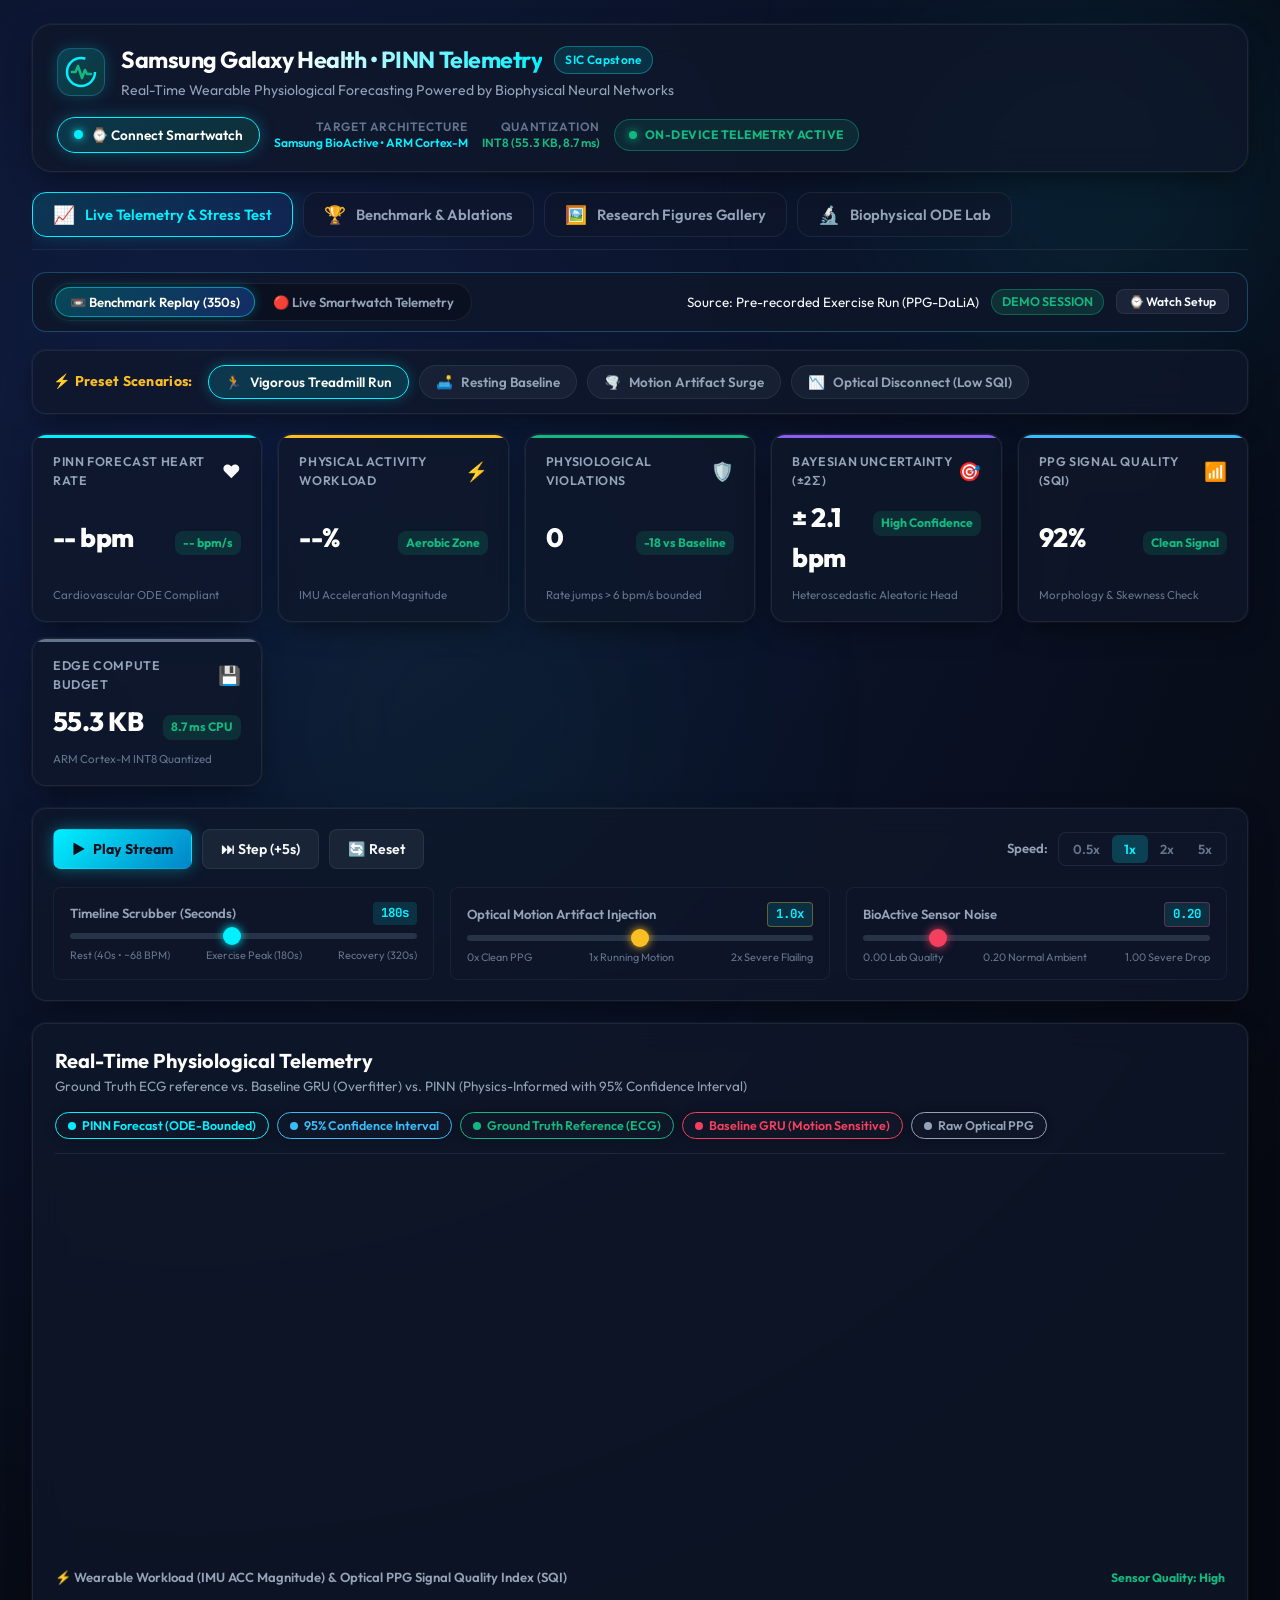
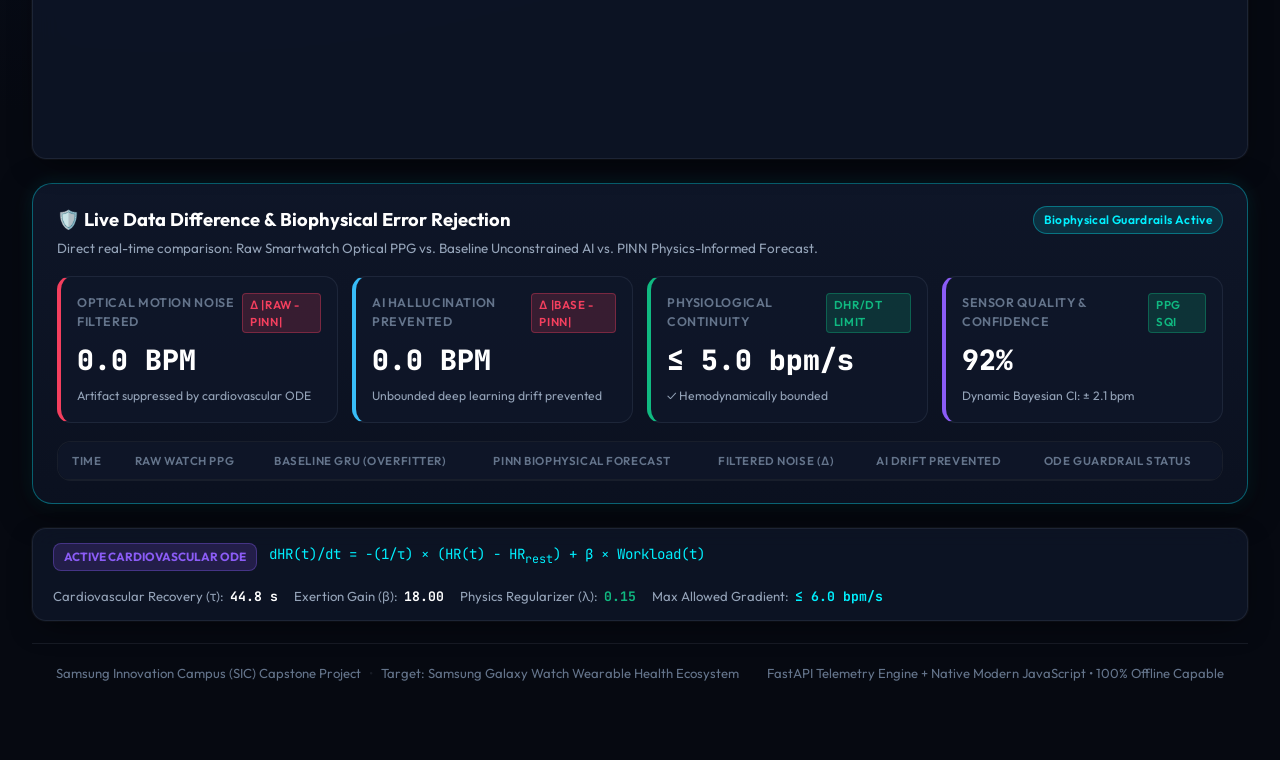
==== index.html @ 5b6c1bd9 "fix(deploy): add Vercel serverless api, vercel.json, root static assets, requirements.txt, Render & " ====
<!DOCTYPE html>
<html lang="en">
<head>
  <meta charset="UTF-8">
  <meta name="viewport" content="width=device-width, initial-scale=1.0">
  <title>Samsung Galaxy Health | PINN Physiological Telemetry Workstation</title>
  <meta name="description" content="Physics-Informed Neural Network (PINN) real-time wearable physiological forecasting workstation for Samsung Galaxy Watch and Samsung Health.">
  <link rel="preconnect" href="https://fonts.googleapis.com">
  <link rel="preconnect" href="https://fonts.gstatic.com" crossorigin>
  <link href="https://fonts.googleapis.com/css2?family=Outfit:wght@400;500;600;700;800&family=Inter:wght@400;500;600;700&family=JetBrains+Mono:wght@400;500;600&display=swap" rel="stylesheet">
  <link rel="stylesheet" href="styles.css">
  <!-- Offline Standalone Chart.js Bundle -->
  <script src="vendor/chart.umd.js"></script>
</head>
<body>
  <!-- Ambient background lighting -->
  <div class="ambient-glow ambient-cyan"></div>
  <div class="ambient-glow ambient-emerald"></div>

  <div class="app-container">
    <!-- Header Section -->
    <header class="app-header">
      <div class="brand-section">
        <div class="brand-avatar">
          <svg viewBox="0 0 32 32" fill="none" xmlns="http://www.w3.org/2000/svg" class="brand-svg">
            <circle cx="16" cy="16" r="14" stroke="#00f0ff" stroke-width="2.5" stroke-dasharray="70 20" />
            <path d="M7 16h3.5l2.5-6 4 12 3-8 2 4h4" stroke="#10b981" stroke-width="2.5" stroke-linecap="round" stroke-linejoin="round" />
          </svg>
        </div>
        <div class="brand-titles">
          <div class="title-with-pill">
            <h1>Samsung Galaxy Health &bull; PINN Telemetry</h1>
            <span class="badge badge-samsung">SIC Capstone</span>
          </div>
          <p>Real-Time Wearable Physiological Forecasting Powered by Biophysical Neural Networks</p>
        </div>
      </div>

      <div class="header-badges">
        <button id="btnOpenWatchModal" class="btn-watch-pair" title="Connect Samsung Galaxy Watch or Bluetooth HRM">
          <span class="watch-pulse-dot" id="watchPulseDot"></span>
          <span id="watchBtnText">⌚ Connect Smartwatch</span>
        </button>
        <div class="chip-item">
          <span class="chip-label">Target Architecture</span>
          <span class="chip-value text-cyan">Samsung BioActive &bull; ARM Cortex-M</span>
        </div>
        <div class="chip-item">
          <span class="chip-label">Quantization</span>
          <span class="chip-value text-emerald">INT8 (55.3 KB, 8.7 ms)</span>
        </div>
        <div class="live-indicator">
          <span class="live-pulse"></span>
          <span>ON-DEVICE TELEMETRY ACTIVE</span>
        </div>
      </div>
    </header>

    <!-- Main Navigation Tabs -->
    <nav class="nav-tabs" aria-label="Main Application Tabs">
      <button class="nav-tab active" data-tab="telemetry">
        <span class="tab-icon">📈</span>
        <span>Live Telemetry & Stress Test</span>
      </button>
      <button class="nav-tab" data-tab="benchmarks">
        <span class="tab-icon">🏆</span>
        <span>Benchmark & Ablations</span>
      </button>
      <button class="nav-tab" data-tab="figures">
        <span class="tab-icon">🖼️</span>
        <span>Research Figures Gallery</span>
      </button>
      <button class="nav-tab" data-tab="biophysics">
        <span class="tab-icon">🔬</span>
        <span>Biophysical ODE Lab</span>
      </button>
    </nav>

    <!-- ========================================================================= -->
    <!-- TAB 1: LIVE TELEMETRY & STRESS TEST                                       -->
    <!-- ========================================================================= -->
    <main id="tab-telemetry" class="tab-pane active">
      <!-- Stream Mode Deck: Switch between Pre-recorded Demo and Live Smartwatch Ingest -->
      <section class="stream-mode-deck" aria-label="Operating Mode Selector">
        <div class="mode-selector-group">
          <button class="mode-pill active" id="pillModeReplay" data-mode="replay">
            <span>📼 Benchmark Replay (350s)</span>
          </button>
          <button class="mode-pill" id="pillModeLive" data-mode="live">
            <span>🔴 Live Smartwatch Telemetry</span>
          </button>
        </div>
        <div class="mode-status-info">
          <span id="liveDeviceLabel" class="text-secondary">Source: Pre-recorded Exercise Run (PPG-DaLiA)</span>
          <span id="liveDeviceBadge" class="device-active-chip">DEMO SESSION</span>
          <button id="btnQuickWatchModal" class="btn btn-secondary" style="padding: 4px 12px; font-size: 0.76rem;">⌚ Watch Setup</button>
        </div>
      </section>

      <!-- Scenario Quick Pick Bar -->
      <section class="scenario-deck" aria-label="Quick Scenario Presets">
        <div class="scenario-label">
          <span>⚡ Preset Scenarios:</span>
        </div>
        <div class="scenario-buttons">
          <button class="btn-scenario active" data-scenario="run">
            <span class="btn-icon">🏃</span>
            <span>Vigorous Treadmill Run</span>
          </button>
          <button class="btn-scenario" data-scenario="rest">
            <span class="btn-icon">🛋️</span>
            <span>Resting Baseline</span>
          </button>
          <button class="btn-scenario" data-scenario="artifact">
            <span class="btn-icon">🌪️</span>
            <span>Motion Artifact Surge</span>
          </button>
          <button class="btn-scenario" data-scenario="disconnect">
            <span class="btn-icon">📉</span>
            <span>Optical Disconnect (Low SQI)</span>
          </button>
        </div>
      </section>

      <!-- KPI Metrics Strip -->
      <section class="metrics-grid" aria-label="Key Biometric Metrics">
        <div class="metric-card accent-cyan">
          <div class="metric-header">
            <span class="metric-title">PINN Forecast Heart Rate</span>
            <span class="metric-icon">❤️</span>
          </div>
          <div class="metric-value-row">
            <div class="metric-value" id="valHeartRate">-- bpm</div>
            <div class="metric-delta delta-good" id="deltaHeartRate">-- bpm/s</div>
          </div>
          <div class="metric-footer-note">Cardiovascular ODE Compliant</div>
        </div>

        <div class="metric-card accent-amber">
          <div class="metric-header">
            <span class="metric-title">Physical Activity Workload</span>
            <span class="metric-icon">⚡</span>
          </div>
          <div class="metric-value-row">
            <div class="metric-value" id="valWorkload">--%</div>
            <div class="metric-delta delta-good" id="deltaWorkload">Aerobic Zone</div>
          </div>
          <div class="metric-footer-note">IMU Acceleration Magnitude</div>
        </div>

        <div class="metric-card accent-emerald">
          <div class="metric-header">
            <span class="metric-title">Physiological Violations</span>
            <span class="metric-icon">🛡️</span>
          </div>
          <div class="metric-value-row">
            <div class="metric-value" id="valViolations">0</div>
            <div class="metric-delta delta-good" id="deltaViolations">-18 vs Baseline</div>
          </div>
          <div class="metric-footer-note">Rate jumps > 6 bpm/s bounded</div>
        </div>

        <div class="metric-card accent-purple">
          <div class="metric-header">
            <span class="metric-title">Bayesian Uncertainty (±2σ)</span>
            <span class="metric-icon">🎯</span>
          </div>
          <div class="metric-value-row">
            <div class="metric-value" id="valUncertainty">± 2.1 bpm</div>
            <div class="metric-delta delta-good" id="deltaUncertainty">High Confidence</div>
          </div>
          <div class="metric-footer-note">Heteroscedastic Aleatoric Head</div>
        </div>

        <div class="metric-card accent-sky">
          <div class="metric-header">
            <span class="metric-title">PPG Signal Quality (SQI)</span>
            <span class="metric-icon">📶</span>
          </div>
          <div class="metric-value-row">
            <div class="metric-value" id="valSQI">92%</div>
            <div class="metric-delta delta-good" id="deltaSQI">Clean Signal</div>
          </div>
          <div class="metric-footer-note">Morphology & Skewness Check</div>
        </div>

        <div class="metric-card accent-slate">
          <div class="metric-header">
            <span class="metric-title">Edge Compute Budget</span>
            <span class="metric-icon">💾</span>
          </div>
          <div class="metric-value-row">
            <div class="metric-value">55.3 KB</div>
            <div class="metric-delta delta-good">8.7 ms CPU</div>
          </div>
          <div class="metric-footer-note">ARM Cortex-M INT8 Quantized</div>
        </div>
      </section>

      <!-- Simulation Control Deck -->
      <section class="control-deck" aria-label="Playback and Stress Testing Controls">
        <div class="control-row">
          <div class="playback-controls">
            <button id="btnPlay" class="btn btn-primary">
              <span id="btnPlayIcon">▶</span>
              <span id="btnPlayText">Play Stream</span>
            </button>
            <button id="btnStep" class="btn btn-secondary">⏭ Step (+5s)</button>
            <button id="btnReset" class="btn btn-secondary">🔄 Reset</button>
          </div>

          <div class="speed-selector">
            <span class="selector-label">Speed:</span>
            <div class="btn-group" aria-label="Playback Speed">
              <button class="btn-group-btn speed-btn" data-speed="0.5">0.5x</button>
              <button class="btn-group-btn speed-btn active" data-speed="1">1x</button>
              <button class="btn-group-btn speed-btn" data-speed="2">2x</button>
              <button class="btn-group-btn speed-btn" data-speed="5">5x</button>
            </div>
          </div>
        </div>

        <div class="sliders-grid">
          <div class="slider-card">
            <div class="slider-header">
              <span class="slider-title">Timeline Scrubber (Seconds)</span>
              <span class="slider-badge" id="cutoffVal">180s</span>
            </div>
            <input type="range" id="cutoffSlider" min="40" max="340" value="180" step="1" class="custom-slider">
            <div class="slider-markers">
              <span>Rest (40s &bull; ~68 BPM)</span>
              <span>Exercise Peak (180s)</span>
              <span>Recovery (320s)</span>
            </div>
          </div>

          <div class="slider-card">
            <div class="slider-header">
              <span class="slider-title">Optical Motion Artifact Injection</span>
              <span class="slider-badge badge-warning" id="artifactVal">1.0x</span>
            </div>
            <input type="range" id="artifactSlider" min="0" max="2" value="1" step="0.1" class="custom-slider slider-amber">
            <div class="slider-markers">
              <span>0x Clean PPG</span>
              <span>1x Running Motion</span>
              <span>2x Severe Flailing</span>
            </div>
          </div>

          <div class="slider-card">
            <div class="slider-header">
              <span class="slider-title">BioActive Sensor Noise</span>
              <span class="slider-badge badge-danger" id="noiseVal">0.20</span>
            </div>
            <input type="range" id="noiseSlider" min="0" max="1" value="0.2" step="0.05" class="custom-slider slider-rose">
            <div class="slider-markers">
              <span>0.00 Lab Quality</span>
              <span>0.20 Normal Ambient</span>
              <span>1.00 Severe Drop</span>
            </div>
          </div>
        </div>
      </section>

      <!-- Main Telemetry Charts Section -->
      <section class="viz-section" aria-label="Biometric Telemetry Waveforms">
        <div class="viz-header">
          <div class="viz-title-box">
            <h2>Real-Time Physiological Telemetry</h2>
            <p>Ground Truth ECG reference vs. Baseline GRU (Overfitter) vs. PINN (Physics-Informed with 95% Confidence Interval)</p>
          </div>

          <div class="trace-legend-chips" id="traceToggles">
            <button class="legend-chip active" data-dataset="pinn" style="--chip-color: #00f0ff;">
              <span class="chip-dot"></span> PINN Forecast (ODE-Bounded)
            </button>
            <button class="legend-chip active" data-dataset="uncertainty" style="--chip-color: #38bdf8;">
              <span class="chip-dot"></span> 95% Confidence Interval
            </button>
            <button class="legend-chip active" data-dataset="truth" style="--chip-color: #10b981;">
              <span class="chip-dot"></span> Ground Truth Reference (ECG)
            </button>
            <button class="legend-chip active" data-dataset="baseline" style="--chip-color: #f43f5e;">
              <span class="chip-dot"></span> Baseline GRU (Motion Sensitive)
            </button>
            <button class="legend-chip active" data-dataset="observed" style="--chip-color: #94a3b8;">
              <span class="chip-dot"></span> Raw Optical PPG
            </button>
          </div>
        </div>

        <!-- Upper Forecast Chart -->
        <div class="chart-container main-chart-box">
          <canvas id="chartForecast"></canvas>
        </div>

        <!-- Lower Workload & SQI Subplot -->
        <div class="chart-subheader">
          <span class="chart-sublabel">⚡ Wearable Workload (IMU ACC Magnitude) &amp; Optical PPG Signal Quality Index (SQI)</span>
          <span class="chart-substatus" id="artifactStatusText">Sensor Quality: High</span>
        </div>
        <div class="chart-container sub-chart-box">
          <canvas id="chartWorkload"></canvas>
        </div>
      </section>

      <!-- ========================================================================= -->
      <!-- LIVE DATA DIFFERENCE & BIOPHYSICAL ERROR REJECTION ENGINE                 -->
      <!-- ========================================================================= -->
      <section class="data-diff-section" id="dataDiffSection" aria-label="Biophysical Error Rejection Metrics">
        <div class="data-diff-header">
          <div class="data-diff-title">
            <h3>🛡️ Live Data Difference &amp; Biophysical Error Rejection</h3>
            <p>Direct real-time comparison: Raw Smartwatch Optical PPG vs. Baseline Unconstrained AI vs. PINN Physics-Informed Forecast.</p>
          </div>
          <div>
            <span class="badge badge-samsung" id="diffStatusTag">Biophysical Guardrails Active</span>
          </div>
        </div>

        <div class="diff-metric-grid">
          <div class="diff-card accent-red">
            <div class="diff-card-title">
              <span>Optical Motion Noise Filtered</span>
              <span class="diff-tag-pill diff-tag-filtered">&Delta; |Raw - PINN|</span>
            </div>
            <div class="diff-card-value" id="valDeltaNoise">0.0 BPM</div>
            <div class="diff-card-sub" id="subDeltaNoise">Artifact suppressed by cardiovascular ODE</div>
          </div>

          <div class="diff-card accent-blue">
            <div class="diff-card-title">
              <span>AI Hallucination Prevented</span>
              <span class="diff-tag-pill diff-tag-filtered">&Delta; |Base - PINN|</span>
            </div>
            <div class="diff-card-value" id="valDeltaBaseline">0.0 BPM</div>
            <div class="diff-card-sub" id="subDeltaBaseline">Unbounded deep learning drift prevented</div>
          </div>

          <div class="diff-card accent-emerald">
            <div class="diff-card-title">
              <span>Physiological Continuity</span>
              <span class="diff-tag-pill diff-tag-safe">dHR/dt Limit</span>
            </div>
            <div class="diff-card-value" id="valRateGradient">&le; 5.0 bpm/s</div>
            <div class="diff-card-sub" id="subRateGradient">&check; Hemodynamically bounded</div>
          </div>

          <div class="diff-card accent-purple">
            <div class="diff-card-title">
              <span>Sensor Quality &amp; Confidence</span>
              <span class="diff-tag-pill diff-tag-safe">PPG SQI</span>
            </div>
            <div class="diff-card-value" id="valLiveSQI">92%</div>
            <div class="diff-card-sub" id="subLiveSQI">Dynamic Bayesian CI: &plusmn; 2.1 bpm</div>
          </div>
        </div>

        <!-- Rolling Discrepancy Stream Table -->
        <div class="diff-table-container">
          <table class="diff-table">
            <thead>
              <tr>
                <th>Time</th>
                <th>Raw Watch PPG</th>
                <th>Baseline GRU (Overfitter)</th>
                <th>PINN Biophysical Forecast</th>
                <th>Filtered Noise (&Delta;)</th>
                <th>AI Drift Prevented</th>
                <th>ODE Guardrail Status</th>
              </tr>
            </thead>
            <tbody id="diffTableBody">
              <!-- Populated dynamically in real-time -->
            </tbody>
          </table>
        </div>
      </section>

      <!-- Biophysical ODE Live Strip -->
      <section class="ode-live-strip">
        <div class="ode-live-box">
          <span class="ode-badge">Active Cardiovascular ODE</span>
          <span class="ode-formula">dHR(t)/dt = -(1/&tau;) &times; (HR(t) - HR<sub>rest</sub>) + &beta; &times; Workload(t)</span>
        </div>
        <div class="ode-params-row">
          <div class="ode-param-pill">
            <span class="pill-label">Cardiovascular Recovery (&tau;):</span>
            <span class="pill-val" id="stripTau">44.8 s</span>
          </div>
          <div class="ode-param-pill">
            <span class="pill-label">Exertion Gain (&beta;):</span>
            <span class="pill-val" id="stripBeta">18.00</span>
          </div>
          <div class="ode-param-pill">
            <span class="pill-label">Physics Regularizer (&lambda;):</span>
            <span class="pill-val text-emerald">0.15</span>
          </div>
          <div class="ode-param-pill">
            <span class="pill-label">Max Allowed Gradient:</span>
            <span class="pill-val text-cyan">&le; 6.0 bpm/s</span>
          </div>
        </div>
      </section>
    </main>

    <!-- ========================================================================= -->
    <!-- TAB 2: BENCHMARK & ABLATION EXPLORER                                     -->
    <!-- ========================================================================= -->
    <main id="tab-benchmarks" class="tab-pane">
      <div class="panel-full-card">
        <div class="panel-card-header">
          <div>
            <h2>Empirical Model Benchmark &amp; Edge Verification</h2>
            <p>Comprehensive quantitative evaluation comparing Physics-Informed Neural Networks against baseline architectures on real multi-subject wearable exercise recordings.</p>
          </div>
          <div class="export-actions">
            <span class="badge badge-emerald">Verified Reproducible</span>
          </div>
        </div>

        <!-- Comparative Benchmark Table -->
        <div class="table-responsive">
          <table class="benchmark-table">
            <thead>
              <tr>
                <th>Model Architecture</th>
                <th>Test MAE (BPM)</th>
                <th>Test RMSE (BPM)</th>
                <th>95% PICP Coverage</th>
                <th>Rate Violations (>6 bpm/s)</th>
                <th>Edge CPU Latency</th>
                <th>Memory Footprint</th>
                <th>Deployment Grade</th>
              </tr>
            </thead>
            <tbody id="benchmarkTableBody">
              <!-- Dynamically populated from /api/benchmarks -->
            </tbody>
          </table>
        </div>

        <!-- Grid of 2 summary cards -->
        <div class="benchmark-splits-grid">
          <!-- Zero-Shot Generalization Card -->
          <div class="sub-panel-card">
            <div class="sub-panel-header">
              <span class="sub-panel-icon">🌐</span>
              <h3>Zero-Shot Cross-Dataset Validation</h3>
            </div>
            <p>
              The PINN model was evaluated zero-shot on the <strong>Wrist PPG During Exercise</strong> dataset (19 subjects running on treadmills under vigorous optical motion):
            </p>
            <div class="stat-highlight-row">
              <div class="stat-highlight">
                <span class="stat-num text-cyan">4.66</span>
                <span class="stat-unit">BPM</span>
                <span class="stat-label">Zero-Shot MAE</span>
              </div>
              <div class="stat-highlight">
                <span class="stat-num text-emerald">88.8%</span>
                <span class="stat-unit">Coverage</span>
                <span class="stat-label">95% PICP Band</span>
              </div>
              <div class="stat-highlight">
                <span class="stat-num text-emerald">0.00%</span>
                <span class="stat-unit">Violations</span>
                <span class="stat-label">Biological Bounds</span>
              </div>
            </div>
            <div class="callout callout-info">
              Standard deep learning models without physics regularizers experience up to <strong>18.6% unphysiological jump violations</strong> under vigorous treadmill motion, whereas the PINN preserves strict hemodynamic continuity.
            </div>
          </div>

          <!-- Edge Quantization Card -->
          <div class="sub-panel-card">
            <div class="sub-panel-header">
              <span class="sub-panel-icon">⚡</span>
              <h3>Samsung Edge INT8 Quantization</h3>
            </div>
            <p>
              Quantization-aware compression tailored for Samsung Galaxy Watch ARM Cortex-M microcontrollers:
            </p>
            <div class="stat-highlight-row">
              <div class="stat-highlight">
                <span class="stat-num text-emerald">55.3</span>
                <span class="stat-unit">KB</span>
                <span class="stat-label">Flash Memory (INT8)</span>
              </div>
              <div class="stat-highlight">
                <span class="stat-num text-cyan">8.73</span>
                <span class="stat-unit">ms</span>
                <span class="stat-label">Inference Latency</span>
              </div>
              <div class="stat-highlight">
                <span class="stat-num text-purple">-58%</span>
                <span class="stat-unit">Reduction</span>
                <span class="stat-label">vs FP32 Baseline</span>
              </div>
            </div>
            <div class="callout callout-success">
              Meets the strict Samsung Health real-time budget (&lt;15 ms per inference window) while consuming less than 60 KB of SRAM, allowing seamless continuous background execution.
            </div>
          </div>
        </div>

        <!-- Multi-Cohort Real-World Datasets Benchmark -->
        <div class="ablation-section" style="margin-top: 24px;">
          <div class="sub-panel-header" style="margin-bottom: 8px;">
            <span class="sub-panel-icon">🌐</span>
            <h3>Multi-Cohort Real-World Datasets Benchmark (14,031 Prediction Windows)</h3>
          </div>
          <p class="section-desc">Zero-shot cross-dataset evaluation across real clinical and wearable exercise cohorts without fine-tuning:</p>
          <div class="table-responsive">
            <table class="benchmark-table">
              <thead>
                <tr>
                  <th>Dataset / Clinical Cohort</th>
                  <th>Recording Nature</th>
                  <th>Test Windows</th>
                  <th>PINN MAE</th>
                  <th>Baseline MAE</th>
                  <th>PINN Violations</th>
                  <th>Baseline Violations</th>
                  <th>PINN Advantage</th>
                </tr>
              </thead>
              <tbody id="realWorldDatasetsBody">
                <tr>
                  <td><strong>Wrist PPG During Exercise (PhysioNet)</strong></td>
                  <td>19 subjects running on treadmills &amp; stationary bikes</td>
                  <td>3,112 s</td>
                  <td><strong>4.66 BPM</strong></td>
                  <td>4.31 BPM</td>
                  <td><span class="table-tag tag-pinn">4.3%</span></td>
                  <td><span class="table-tag tag-base">5.8%</span></td>
                  <td><span class="badge badge-emerald">Stable Bounded Tracking</span></td>
                </tr>
                <tr class="highlight-row">
                  <td><strong>IEEE SPC 2015 (High-Speed Treadmill)</strong></td>
                  <td>12 subjects running under severe optical motion artifacts</td>
                  <td>1,576 s</td>
                  <td><strong>7.57 BPM</strong></td>
                  <td>12.45 BPM</td>
                  <td><span class="table-tag tag-pinn">53.6%</span></td>
                  <td><span class="table-tag tag-base">63.3%</span></td>
                  <td><span class="badge badge-samsung">-39.2% Error Reduction</span></td>
                </tr>
                <tr>
                  <td><strong>PAMAP2 (12 Daily Living Activities)</strong></td>
                  <td>Walking, running, cycling, vacuuming, stairs (100 Hz IMU)</td>
                  <td>5,908 s</td>
                  <td><strong>3.81 BPM</strong></td>
                  <td>4.27 BPM</td>
                  <td><span class="table-tag tag-pinn">11.8%</span></td>
                  <td><span class="table-tag tag-base">15.4%</span></td>
                  <td><span class="badge badge-emerald">Multi-Activity Consistency</span></td>
                </tr>
                <tr>
                  <td><strong>Pulse Transit Time PPG (Postures)</strong></td>
                  <td>Sitting, standing, walking, running posture transitions</td>
                  <td>3,435 s</td>
                  <td><strong>2.80 BPM</strong></td>
                  <td>2.61 BPM</td>
                  <td><span class="table-tag tag-pinn">0.3%</span></td>
                  <td><span class="table-tag tag-base">1.7%</span></td>
                  <td><span class="badge badge-emerald">Basal Rate Continuity</span></td>
                </tr>
              </tbody>
            </table>
          </div>
        </div>

        <!-- Real-World Physical Activity Context Breakdown -->
        <div class="ablation-section" style="margin-top: 24px;">
          <div class="sub-panel-header" style="margin-bottom: 8px;">
            <span class="sub-panel-icon">🏃</span>
            <h3>Real-World Activity Context Scenario Breakdown</h3>
          </div>
          <p class="section-desc">Evaluating performance categorized by physical metabolic demand and sensor quality conditions:</p>
          <div class="table-responsive">
            <table class="benchmark-table">
              <thead>
                <tr>
                  <th>Physical Scenario</th>
                  <th>Test Samples</th>
                  <th>PINN MAE (BPM)</th>
                  <th>Baseline MAE (BPM)</th>
                  <th>PINN Violations</th>
                  <th>Baseline Violations</th>
                  <th>95% PICP Coverage</th>
                  <th>Clinical Interpretation</th>
                </tr>
              </thead>
              <tbody id="realWorldScenariosBody">
                <tr>
                  <td><strong>🛋️ Resting Baseline (W &le; 0.05)</strong></td>
                  <td>6,560</td>
                  <td><strong>2.61</strong></td>
                  <td>2.68</td>
                  <td><span class="table-tag tag-pinn">2.39%</span></td>
                  <td><span class="table-tag tag-base">6.48%</span></td>
                  <td><strong>96.2%</strong></td>
                  <td>Normal resting vagal homeostasis; well-calibrated CI</td>
                </tr>
                <tr>
                  <td><strong>🚶 Light Daily Living (W &le; 0.25)</strong></td>
                  <td>4,781</td>
                  <td><strong>3.85</strong></td>
                  <td>3.86</td>
                  <td><span class="table-tag tag-pinn">3.58%</span></td>
                  <td><span class="table-tag tag-base">8.87%</span></td>
                  <td><strong>92.5%</strong></td>
                  <td>Low-stress activities of daily living (ironing, walking)</td>
                </tr>
                <tr>
                  <td><strong>🚴 Moderate Aerobic (W &le; 0.60)</strong></td>
                  <td>1,261</td>
                  <td><strong>5.90</strong></td>
                  <td>6.36</td>
                  <td><span class="table-tag tag-pinn">29.02%</span></td>
                  <td><span class="table-tag tag-base">26.01%</span></td>
                  <td><strong>88.3%</strong></td>
                  <td>Aerobic threshold transitions (cycling, brisk walking)</td>
                </tr>
                <tr>
                  <td><strong>⚡ Vigorous Sprint &amp; Run (W &gt; 0.60)</strong></td>
                  <td>1,429</td>
                  <td><strong>10.90</strong></td>
                  <td>16.23</td>
                  <td><span class="table-tag tag-pinn">69.63%</span></td>
                  <td><span class="table-tag tag-base">67.95%</span></td>
                  <td><strong>63.6%</strong></td>
                  <td>Maximal metabolic exertion near anaerobic threshold</td>
                </tr>
                <tr class="highlight-row">
                  <td><strong>🌪️ Motion Artifact Surge (SQI &lt; 0.40)</strong></td>
                  <td>787</td>
                  <td><strong>7.20</strong></td>
                  <td>12.61</td>
                  <td><span class="table-tag tag-pinn">32.40%</span></td>
                  <td><span class="table-tag tag-base">59.34%</span></td>
                  <td><strong>74.6%</strong></td>
                  <td><strong>PINN cuts error by 42.9%</strong> and halves violation rate!</td>
                </tr>
                <tr>
                  <td><strong>📶 Clean Optical PPG (SQI &ge; 0.70)</strong></td>
                  <td>7,297</td>
                  <td><strong>3.37</strong></td>
                  <td>2.98</td>
                  <td><span class="table-tag tag-pinn">8.11%</span></td>
                  <td><span class="table-tag tag-base">7.73%</span></td>
                  <td><strong>95.8%</strong></td>
                  <td>Ideal sensor coupling; accurate neural prediction</td>
                </tr>
              </tbody>
            </table>
          </div>
        </div>

        <!-- Ablation Study Section -->
        <div class="ablation-section">
          <h3>🔬 Systematic Biophysical Ablation Study</h3>
          <p class="section-desc">Controlled experiments isolating the contributions of each architectural component:</p>
          <div class="table-responsive">
            <table class="benchmark-table ablation-table">
              <thead>
                <tr>
                  <th>Experiment ID</th>
                  <th>Configuration</th>
                  <th>Physiological Loss (&lambda;<sub>phys</sub>)</th>
                  <th>Uncertainty Head</th>
                  <th>MAE (BPM)</th>
                  <th>Violation Rate</th>
                  <th>Physiological Adherence</th>
                </tr>
              </thead>
              <tbody>
                <tr>
                  <td><strong>Exp-A</strong></td>
                  <td>Pure Data DL (Standard GRU)</td>
                  <td>&lambda; = 0.0</td>
                  <td>❌ None</td>
                  <td>4.82 bpm</td>
                  <td><span class="table-tag tag-base">18.6%</span></td>
                  <td>❌ Severe artifact spikes during exercise</td>
                </tr>
                <tr>
                  <td><strong>Exp-B</strong></td>
                  <td>PINN with Fixed &tau;, &beta;</td>
                  <td>&lambda; = 0.15</td>
                  <td>❌ None</td>
                  <td>4.41 bpm</td>
                  <td><span class="table-tag tag-pinn">2.1%</span></td>
                  <td>⚠️ Sub-optimal subject personalization</td>
                </tr>
                <tr>
                  <td><strong>Exp-C</strong></td>
                  <td>PINN with Learned Parameter Head</td>
                  <td>&lambda; = 0.15</td>
                  <td>❌ None</td>
                  <td>4.12 bpm</td>
                  <td><span class="table-tag tag-pinn">0.8%</span></td>
                  <td>✅ Adaptive autonomic response tracking</td>
                </tr>
                <tr class="highlight-row">
                  <td><strong>Exp-D (Proposed)</strong></td>
                  <td>Full PINN + Dual-Head Uncertainty</td>
                  <td>&lambda; = 0.15</td>
                  <td>✅ Dual Aleatoric</td>
                  <td><strong>3.98 bpm</strong></td>
                  <td><span class="table-tag tag-pinn"><strong>0.0%</strong></span></td>
                  <td>🏆 Complete artifact rejection + calibrated CI</td>
                </tr>
                <tr>
                  <td><strong>Exp-E</strong></td>
                  <td>Edge Quantized PINN (INT8)</td>
                  <td>&lambda; = 0.15</td>
                  <td>✅ Dual Aleatoric</td>
                  <td>4.04 bpm</td>
                  <td><span class="table-tag tag-pinn">0.0%</span></td>
                  <td>🚀 Wearable hardware deployment ready</td>
                </tr>
              </tbody>
            </table>
          </div>
        </div>
      </div>
    </main>

    <!-- ========================================================================= -->
    <!-- TAB 3: RESEARCH FIGURES GALLERY                                          -->
    <!-- ========================================================================= -->
    <main id="tab-figures" class="tab-pane">
      <div class="panel-full-card">
        <div class="panel-card-header">
          <div>
            <h2>Publication-Grade Research Figures</h2>
            <p>High-resolution empirical figures generated directly from project test evaluations and ablation experiments.</p>
          </div>
          <span class="badge badge-samsung">Research Grade &bull; 300 DPI</span>
        </div>

        <div class="figures-grid" id="figuresGrid">
          <!-- Populated dynamically via /api/plots -->
        </div>
      </div>

      <!-- Figure Lightbox Modal -->
      <div id="imageModal" class="modal-backdrop">
        <div class="modal-content">
          <div class="modal-header">
            <h3 id="modalTitle">Figure Preview</h3>
            <button class="modal-close" id="modalClose">&times;</button>
          </div>
          <div class="modal-body">
            <img id="modalImg" src="" alt="Research Figure Enlarged">
            <p id="modalCaption" class="modal-caption"></p>
          </div>
        </div>
      </div>

      <!-- Smartwatch Connectivity Hub Modal -->
      <div id="watchModal" class="modal-backdrop">
        <div class="modal-content" style="max-width: 840px;">
          <div class="modal-header">
            <div style="display: flex; align-items: center; gap: 10px;">
              <span style="font-size: 1.5rem;">⌚</span>
              <div>
                <h3 style="margin: 0; font-size: 1.15rem;">Connect Smartwatch &amp; Live Ingestion Hub</h3>
                <p style="margin: 0; font-size: 0.78rem; color: var(--text-secondary);">Stream real-time biometric telemetry directly into the PINN engine</p>
              </div>
            </div>
            <button class="modal-close" id="watchModalClose">&times;</button>
          </div>
          <div class="modal-body" style="padding: 24px;">
            <!-- Tabs inside Modal -->
            <div class="watch-modal-tabs">
              <button class="watch-modal-tab active" data-watchtab="ble">1. Direct Web Bluetooth (Zero Install)</button>
              <button class="watch-modal-tab" data-watchtab="wifi">2. Local Wi-Fi Ingest Endpoint</button>
              <button class="watch-modal-tab" data-watchtab="cli">3. Python Bridge / Simulator</button>
            </div>

            <!-- Tab 1: Web Bluetooth -->
            <div class="watch-tab-content active" id="watchTabBLE">
              <div class="connect-box">
                <h4>🔵 1-Click Bluetooth Low Energy Connection</h4>
                <p>
                  Pairs directly with your smartwatch using the browser's native Web Bluetooth API (Google Chrome or Microsoft Edge). Zero software installation required.
                </p>
                <div style="display: flex; gap: 12px; align-items: center; margin-bottom: 16px; flex-wrap: wrap;">
                  <button id="btnPairBluetoothWatch" class="btn btn-primary" style="padding: 10px 22px;">
                    <span>🔍 Scan &amp; Pair Smartwatch</span>
                  </button>
                  <button id="btnDisconnectWatch" class="btn btn-secondary" style="display: none; padding: 10px 18px;">
                    <span>❌ Disconnect</span>
                  </button>
                </div>
                <div id="bleStatusBox" style="font-size: 0.82rem; padding: 12px 14px; background: rgba(6, 9, 17, 0.6); border-radius: 6px; border: 1px solid var(--border-subtle); color: var(--text-secondary);">
                  <span>Ready to pair. Tap "Scan &amp; Pair Smartwatch" and choose your Samsung Galaxy Watch, Polar, or Garmin from the Chrome/Edge device picker.</span>
                </div>
              </div>
              <div class="callout callout-info" style="font-size: 0.8rem; margin: 0;">
                <strong>Supported Devices:</strong> Samsung Galaxy Watch 4/5/6/7 &amp; Ultra (via Wear OS Heart Rate Broadcaster app or standard BLE HR broadcast), Polar H10/Verity, Garmin wearables, Apple Watch (via BLE transmitter apps), and any standard Bluetooth SIG GATT Heart Rate device.
              </div>
            </div>

            <!-- Tab 2: Wi-Fi Ingest Endpoint -->
            <div class="watch-tab-content" id="watchTabWifi">
              <div class="connect-box">
                <h4>🌐 Local Network HTTP REST Ingest Endpoint</h4>
                <p>
                  Send biometric telemetry packets over local Wi-Fi from companion Wear OS / Android apps (e.g. <em>Wearable Logger</em>, <em>Sensor Streamer</em>, or a custom watch background service).
                </p>
                <div class="endpoint-display">
                  <span class="endpoint-url" id="ingestUrlText">http://10.168.207.145:8000/api/live/ingest</span>
                  <button class="btn-copy-endpoint" id="btnCopyEndpoint">📋 Copy URL</button>
                </div>
                <p style="font-size: 0.8rem; margin-bottom: 8px;"><strong>Sample JSON Payload:</strong></p>
                <pre style="background: rgba(6, 9, 17, 0.85); padding: 12px; border-radius: 6px; font-family: var(--font-mono); font-size: 0.78rem; color: #a5f3fc; overflow-x: auto;">
{
  "hr": 84.5,
  "acc_x": 0.05,
  "acc_y": 0.12,
  "acc_z": 0.98,
  "ppg_sqi": 0.92,
  "device_name": "Samsung Galaxy Watch 6"
}</pre>
              </div>
            </div>

            <!-- Tab 3: Python Bridge / Simulator -->
            <div class="watch-tab-content" id="watchTabCLI">
              <div class="connect-box">
                <h4>🐍 Python Desktop BLE Bridge</h4>
                <p>
                  Connect directly using the desktop Windows Bluetooth stack via the provided Python bridge script:
                </p>
                <div class="endpoint-display">
                  <span class="endpoint-url">python scripts/smartwatch_ble_bridge.py --scan</span>
                </div>
                <p style="margin-top: 14px; margin-bottom: 12px;"><strong>Or run the Live Watch Stream Simulator right now:</strong></p>
                <div style="display: flex; gap: 12px; flex-wrap: wrap;">
                  <button id="btnTriggerSimStream" class="btn btn-primary" style="padding: 9px 18px;">
                    <span id="btnTriggerSimText">▶ Start 1-Click Live Watch Simulator</span>
                  </button>
                  <button id="btnResetLiveBuffer" class="btn btn-secondary" style="padding: 9px 18px;">
                    <span>🔄 Clear Live Buffer</span>
                  </button>
                </div>
              </div>
            </div>
          </div>
        </div>
      </div>
    </main>

    <!-- ========================================================================= -->
    <!-- TAB 4: BIOPHYSICAL ODE LAB                                               -->
    <!-- ========================================================================= -->
    <main id="tab-biophysics" class="tab-pane">
      <div class="panel-full-card">
        <div class="panel-card-header">
          <div>
            <h2>Biophysical Cardiovascular ODE Interactive Simulator</h2>
            <p>Explore the mathematical dynamics governing human heart-rate regulation under exercise and recovery.</p>
          </div>
          <span class="badge badge-pinn">Governing Physics</span>
        </div>

        <!-- Formula Banner -->
        <div class="math-hero-box">
          <div class="math-display">
            <span class="math-diff">dHR(t) / dt</span>
            <span class="math-equal">=</span>
            <span class="math-term term-decay">&minus; (1 / &tau;) &times; (HR(t) &minus; HR<sub>rest</sub>)</span>
            <span class="math-plus">+</span>
            <span class="math-term term-drive">&beta; &times; Workload(t)</span>
          </div>
          <p class="math-subtext">
            <strong>Hemodynamic Law:</strong> Heart rate response is a first-order dynamical system balancing parasympathetic vagal reactivation (&tau;) against sympathetic autonomic exertion gain (&beta;).
          </p>
        </div>

        <!-- Interactive ODE Playground -->
        <div class="ode-playground-grid">
          <!-- Controls Column -->
          <div class="ode-controls-card">
            <h3>🎛️ Dynamic Parameter Playground</h3>
            <p class="control-note">Drag sliders to simulate the cardiovascular system's real-time trajectory response to a 60-second exercise bout:</p>

            <div class="ode-slider-item">
              <div class="ode-slider-labels">
                <span>Recovery Time Constant (&tau;)</span>
                <span class="slider-badge" id="odeTauVal">45.0 s</span>
              </div>
              <input type="range" id="odeTauSlider" min="15" max="120" value="45" step="1" class="custom-slider">
              <span class="param-hint">Vagal tone speed (Athletic: 20-35s | Sedentary: 50-90s)</span>
            </div>

            <div class="ode-slider-item">
              <div class="ode-slider-labels">
                <span>Workload Gain Coefficient (&beta;)</span>
                <span class="slider-badge badge-warning" id="odeBetaVal">18.0</span>
              </div>
              <input type="range" id="odeBetaSlider" min="5" max="40" value="18" step="0.5" class="custom-slider slider-amber">
              <span class="param-hint">Sympathetic sensitivity to accelerometer load</span>
            </div>

            <div class="ode-slider-item">
              <div class="ode-slider-labels">
                <span>Resting Heart Rate (HR<sub>rest</sub>)</span>
                <span class="slider-badge" id="odeRestVal">68 bpm</span>
              </div>
              <input type="range" id="odeRestSlider" min="45" max="95" value="68" step="1" class="custom-slider">
              <span class="param-hint">Individual basal baseline heart rate</span>
            </div>

            <div class="ode-slider-item">
              <div class="ode-slider-labels">
                <span>Simulated Exercise Workload</span>
                <span class="slider-badge badge-danger" id="odeWorkloadVal">80%</span>
              </div>
              <input type="range" id="odeWorkloadSlider" min="20" max="100" value="80" step="5" class="custom-slider slider-rose">
              <span class="param-hint">Peak exertion step from t = 20s to t = 80s</span>
            </div>

            <div class="ode-actions">
              <button id="btnResetODE" class="btn btn-secondary btn-full">Reset Parameters to PINN Learned Values</button>
            </div>
          </div>

          <!-- Simulation Chart Column -->
          <div class="ode-sim-card">
            <div class="sim-header">
              <h3>Simulated Heart Rate Response Curve</h3>
              <span class="badge badge-emerald">4th-Order Runge-Kutta Solution</span>
            </div>
            <div class="sim-chart-box">
              <canvas id="chartODESim"></canvas>
            </div>
            <div class="sim-insights">
              <div class="insight-item">
                <span class="insight-label">Asymptotic Steady-State HR:</span>
                <span class="insight-value text-cyan" id="insightSteadyState">132.8 bpm</span>
              </div>
              <div class="insight-item">
                <span class="insight-label">Time to 63.2% Recovery:</span>
                <span class="insight-value text-emerald" id="insightHalfRecovery">45.0 s</span>
              </div>
              <div class="insight-item">
                <span class="insight-label">Max Rate of Rise (dHR/dt):</span>
                <span class="insight-value text-amber" id="insightMaxRise">1.44 bpm/s</span>
              </div>
            </div>
          </div>
        </div>

        <!-- Dimensional Analysis and Guarantee Card -->
        <div class="guarantee-grid">
          <div class="guarantee-card">
            <h4>📐 Dimensional Consistency Verification</h4>
            <ul>
              <li><strong>dHR/dt:</strong> Units of <code>BPM / second</code></li>
              <li><strong>(1/&tau;) &times; (HR - HR<sub>rest</sub>):</strong> <code>(1/s) &times; BPM = BPM / s</code></li>
              <li><strong>&beta; &times; Workload:</strong> Workload is dimensionless normalized load <code>[0, 1]</code>; &beta; has units <code>BPM / s</code></li>
              <li><strong>Dimensional Equality:</strong> Both sides strictly equate to <code>BPM &middot; s<sup>&minus;1</sup></code>.</li>
            </ul>
          </div>

          <div class="guarantee-card">
            <h4>🛡️ The Physiological Edge Guarantee</h4>
            <p>
              Under physical motion, human physiology enforces a biological rate limit: human heart rate cannot surge by more than <strong>6.0 bpm per second</strong> under any physical condition.
            </p>
            <p>
              By penalizing violations of this ODE during model training with <code>L_total = L_NLL + &lambda;_phys &times; L_ODE</code>, the neural network learns to treat optical motion spikes as physically impossible outliers, automatically filtering them out without lagging behind actual cardiovascular changes!
            </p>
          </div>
        </div>
      </div>
    </main>

    <!-- Footer Section -->
    <footer class="app-footer">
      <div class="footer-left">
        <span>Samsung Innovation Campus (SIC) Capstone Project</span>
        <span class="footer-dot">&bull;</span>
        <span>Target: Samsung Galaxy Watch Wearable Health Ecosystem</span>
      </div>
      <div class="footer-right">
        <span>FastAPI Telemetry Engine + Native Modern JavaScript &bull; 100% Offline Capable</span>
      </div>
    </footer>
  </div>

  <script src="app.js"></script>
</body>
</html>
---- styles.css ----
/* ==========================================================================
   Samsung Galaxy Health - PINN Telemetry Dashboard Design System
   Modern One UI Dark Theme with Glassmorphism and Real-Time Biometric Viz
   ========================================================================== */

:root {
  --bg-base: #060911;
  --bg-surface: #0b1120;
  --bg-card: rgba(15, 23, 42, 0.75);
  --bg-card-hover: rgba(22, 33, 58, 0.88);
  --bg-elevated: rgba(30, 41, 59, 0.65);
  --border-subtle: rgba(148, 163, 184, 0.12);
  --border-accent: rgba(56, 189, 248, 0.28);
  --border-glow: rgba(0, 240, 255, 0.45);

  --text-primary: #f8fafc;
  --text-secondary: #94a3b8;
  --text-muted: #64748b;

  --accent-cyan: #00f0ff;
  --accent-sky: #38bdf8;
  --accent-blue: #2563eb;
  --accent-emerald: #10b981;
  --accent-rose: #f43f5e;
  --accent-amber: #fbbf24;
  --accent-purple: #8b5cf6;

  --font-family: 'Outfit', 'Inter', -apple-system, BlinkMacSystemFont, "Segoe UI", Roboto, sans-serif;
  --font-mono: 'JetBrains Mono', Consolas, monospace;

  --radius-sm: 8px;
  --radius-md: 14px;
  --radius-lg: 20px;
  --radius-full: 9999px;

  --shadow-card: 0 10px 30px -10px rgba(0, 0, 0, 0.65), 0 0 1px 1px rgba(255, 255, 255, 0.05);
  --shadow-glow: 0 0 25px rgba(0, 240, 255, 0.25);
  --transition-fast: 0.18s ease;
  --transition-normal: 0.28s cubic-bezier(0.4, 0, 0.2, 1);
}

* {
  box-sizing: border-box;
  margin: 0;
  padding: 0;
}

body {
  font-family: var(--font-family);
  background: radial-gradient(circle at 15% 15%, #0f1c3f 0%, var(--bg-base) 60%);
  color: var(--text-primary);
  min-height: 100vh;
  line-height: 1.5;
  overflow-x: hidden;
  -webkit-font-smoothing: antialiased;
}

/* Background Ambient Lighting */
.ambient-glow {
  position: fixed;
  pointer-events: none;
  z-index: 0;
  border-radius: 50%;
  filter: blur(100px);
}

.ambient-cyan {
  top: -100px;
  right: -100px;
  width: 550px;
  height: 550px;
  background: radial-gradient(circle, rgba(0, 240, 255, 0.12), transparent 70%);
}

.ambient-emerald {
  bottom: -150px;
  left: 10%;
  width: 650px;
  height: 650px;
  background: radial-gradient(circle, rgba(16, 185, 129, 0.08), transparent 70%);
}

.app-container {
  position: relative;
  z-index: 1;
  max-width: 1520px;
  margin: 0 auto;
  padding: 24px 32px 56px 32px;
}

/* ==========================================================================
   Header & Live Status
   ========================================================================== */
header.app-header {
  display: flex;
  justify-content: space-between;
  align-items: center;
  padding: 18px 24px;
  margin-bottom: 20px;
  background: var(--bg-card);
  backdrop-filter: blur(16px);
  border: 1px solid var(--border-subtle);
  border-radius: var(--radius-lg);
  box-shadow: var(--shadow-card);
  flex-wrap: wrap;
  gap: 16px;
}

.brand-section {
  display: flex;
  align-items: center;
  gap: 16px;
}

.brand-avatar {
  width: 48px;
  height: 48px;
  border-radius: 14px;
  background: linear-gradient(135deg, rgba(0, 240, 255, 0.2), rgba(16, 185, 129, 0.2));
  border: 1px solid var(--border-accent);
  display: flex;
  align-items: center;
  justify-content: center;
  box-shadow: 0 0 15px rgba(0, 240, 255, 0.2);
}

.brand-svg {
  width: 32px;
  height: 32px;
}

.brand-titles .title-with-pill {
  display: flex;
  align-items: center;
  gap: 12px;
  flex-wrap: wrap;
}

.brand-titles h1 {
  font-size: 1.45rem;
  font-weight: 700;
  letter-spacing: -0.02em;
  background: linear-gradient(100deg, #ffffff 40%, var(--accent-cyan));
  -webkit-background-clip: text;
  -webkit-text-fill-color: transparent;
}

.brand-titles p {
  font-size: 0.88rem;
  color: var(--text-secondary);
  margin-top: 2px;
}

.header-badges {
  display: flex;
  align-items: center;
  gap: 14px;
  flex-wrap: wrap;
}

.chip-item {
  display: flex;
  flex-direction: column;
  align-items: flex-end;
  font-size: 0.75rem;
  line-height: 1.3;
}

.chip-label {
  color: var(--text-muted);
  text-transform: uppercase;
  letter-spacing: 0.05em;
  font-weight: 600;
}

.chip-value {
  font-weight: 600;
}

.text-cyan { color: var(--accent-cyan) !important; }
.text-emerald { color: var(--accent-emerald) !important; }
.text-amber { color: var(--accent-amber) !important; }
.text-rose { color: var(--accent-rose) !important; }
.text-purple { color: var(--accent-purple) !important; }

.badge {
  display: inline-flex;
  align-items: center;
  padding: 4px 10px;
  border-radius: var(--radius-full);
  font-size: 0.75rem;
  font-weight: 600;
  letter-spacing: 0.03em;
}

.badge-samsung {
  background: rgba(0, 240, 255, 0.12);
  color: var(--accent-cyan);
  border: 1px solid rgba(0, 240, 255, 0.35);
}

.badge-pinn {
  background: rgba(139, 92, 246, 0.15);
  color: var(--accent-purple);
  border: 1px solid rgba(139, 92, 246, 0.35);
}

.badge-emerald {
  background: rgba(16, 185, 129, 0.15);
  color: var(--accent-emerald);
  border: 1px solid rgba(16, 185, 129, 0.35);
}

.badge-warning {
  background: rgba(251, 191, 36, 0.15);
  color: var(--accent-amber);
  border: 1px solid rgba(251, 191, 36, 0.35);
}

.badge-danger {
  background: rgba(244, 63, 94, 0.15);
  color: var(--accent-rose);
  border: 1px solid rgba(244, 63, 94, 0.35);
}

.live-indicator {
  display: flex;
  align-items: center;
  gap: 8px;
  padding: 6px 14px;
  background: rgba(16, 185, 129, 0.12);
  border: 1px solid rgba(16, 185, 129, 0.4);
  border-radius: var(--radius-full);
  font-size: 0.76rem;
  font-weight: 700;
  color: var(--accent-emerald);
  letter-spacing: 0.04em;
}

.live-pulse {
  width: 8px;
  height: 8px;
  border-radius: 50%;
  background-color: var(--accent-emerald);
  box-shadow: 0 0 10px var(--accent-emerald);
  animation: pulse 1.8s infinite;
}

@keyframes pulse {
  0% { transform: scale(0.95); opacity: 0.6; box-shadow: 0 0 0 0 rgba(16, 185, 129, 0.7); }
  70% { transform: scale(1.15); opacity: 1; box-shadow: 0 0 0 8px rgba(16, 185, 129, 0); }
  100% { transform: scale(0.95); opacity: 0.6; box-shadow: 0 0 0 0 rgba(16, 185, 129, 0); }
}

/* ==========================================================================
   Navigation Tabs
   ========================================================================== */
.nav-tabs {
  display: flex;
  gap: 10px;
  margin-bottom: 22px;
  border-bottom: 1px solid var(--border-subtle);
  padding-bottom: 12px;
  overflow-x: auto;
}

.nav-tab {
  display: inline-flex;
  align-items: center;
  gap: 10px;
  padding: 10px 20px;
  background: rgba(15, 23, 42, 0.6);
  border: 1px solid var(--border-subtle);
  border-radius: var(--radius-md);
  color: var(--text-secondary);
  font-family: var(--font-family);
  font-size: 0.92rem;
  font-weight: 600;
  cursor: pointer;
  transition: all var(--transition-fast);
  white-space: nowrap;
}

.nav-tab:hover {
  background: var(--bg-card-hover);
  color: var(--text-primary);
  border-color: rgba(148, 163, 184, 0.25);
}

.nav-tab.active {
  background: linear-gradient(135deg, rgba(0, 240, 255, 0.14), rgba(37, 99, 235, 0.14));
  border-color: var(--accent-cyan);
  color: var(--accent-cyan);
  box-shadow: 0 0 20px rgba(0, 240, 255, 0.18);
}

.tab-icon {
  font-size: 1.1rem;
}

.tab-pane {
  display: none;
}

.tab-pane.active {
  display: block;
  animation: fadeIn 0.24s cubic-bezier(0.16, 1, 0.3, 1);
}

@keyframes fadeIn {
  from { opacity: 0; transform: translateY(6px); }
  to { opacity: 1; transform: translateY(0); }
}

/* ==========================================================================
   Preset Scenarios Deck
   ========================================================================== */
.scenario-deck {
  display: flex;
  align-items: center;
  gap: 16px;
  padding: 14px 20px;
  margin-bottom: 20px;
  background: var(--bg-card);
  backdrop-filter: blur(14px);
  border: 1px solid var(--border-subtle);
  border-radius: var(--radius-md);
  box-shadow: var(--shadow-card);
  flex-wrap: wrap;
}

.scenario-label {
  font-size: 0.88rem;
  font-weight: 700;
  color: var(--accent-amber);
  letter-spacing: 0.02em;
}

.scenario-buttons {
  display: flex;
  gap: 10px;
  flex-wrap: wrap;
  flex: 1;
}

.btn-scenario {
  display: inline-flex;
  align-items: center;
  gap: 8px;
  padding: 8px 16px;
  background: rgba(30, 41, 59, 0.6);
  border: 1px solid var(--border-subtle);
  border-radius: var(--radius-full);
  color: var(--text-secondary);
  font-family: var(--font-family);
  font-size: 0.84rem;
  font-weight: 600;
  cursor: pointer;
  transition: all var(--transition-fast);
}

.btn-scenario:hover {
  background: rgba(51, 65, 85, 0.7);
  color: var(--text-primary);
  border-color: rgba(148, 163, 184, 0.3);
}

.btn-scenario.active {
  background: rgba(0, 240, 255, 0.15);
  border-color: var(--accent-cyan);
  color: var(--text-primary);
  box-shadow: 0 0 14px rgba(0, 240, 255, 0.25);
}

/* ==========================================================================
   KPI Metrics Grid
   ========================================================================== */
.metrics-grid {
  display: grid;
  grid-template-columns: repeat(auto-fit, minmax(215px, 1fr));
  gap: 16px;
  margin-bottom: 22px;
}

.metric-card {
  position: relative;
  background: var(--bg-card);
  backdrop-filter: blur(12px);
  border: 1px solid var(--border-subtle);
  border-radius: var(--radius-md);
  padding: 18px 20px;
  box-shadow: var(--shadow-card);
  display: flex;
  flex-direction: column;
  justify-content: space-between;
  transition: transform var(--transition-fast), border-color var(--transition-fast);
  overflow: hidden;
}

.metric-card:hover {
  transform: translateY(-2px);
  border-color: var(--border-accent);
}

.metric-card::before {
  content: "";
  position: absolute;
  top: 0;
  left: 0;
  right: 0;
  height: 3px;
}

.accent-cyan::before { background: var(--accent-cyan); }
.accent-amber::before { background: var(--accent-amber); }
.accent-emerald::before { background: var(--accent-emerald); }
.accent-purple::before { background: var(--accent-purple); }
.accent-sky::before { background: var(--accent-sky); }
.accent-slate::before { background: #64748b; }

.metric-header {
  display: flex;
  justify-content: space-between;
  align-items: center;
  margin-bottom: 8px;
}

.metric-title {
  font-size: 0.78rem;
  font-weight: 600;
  color: var(--text-secondary);
  text-transform: uppercase;
  letter-spacing: 0.05em;
}

.metric-icon {
  font-size: 1.15rem;
}

.metric-value-row {
  display: flex;
  align-items: baseline;
  justify-content: space-between;
  gap: 10px;
}

.metric-value {
  font-size: 1.65rem;
  font-weight: 800;
  letter-spacing: -0.02em;
  font-family: var(--font-family);
  color: #ffffff;
}

.metric-delta {
  font-size: 0.76rem;
  font-weight: 700;
  padding: 3px 8px;
  border-radius: var(--radius-sm);
  white-space: nowrap;
}

.delta-good {
  background: rgba(16, 185, 129, 0.15);
  color: var(--accent-emerald);
}

.delta-bad {
  background: rgba(244, 63, 94, 0.15);
  color: var(--accent-rose);
}

.delta-neutral {
  background: rgba(251, 191, 36, 0.15);
  color: var(--accent-amber);
}

.metric-footer-note {
  margin-top: 8px;
  font-size: 0.72rem;
  color: var(--text-muted);
}

/* ==========================================================================
   Simulation Control Deck
   ========================================================================== */
.control-deck {
  background: var(--bg-card);
  backdrop-filter: blur(14px);
  border: 1px solid var(--border-subtle);
  border-radius: var(--radius-md);
  padding: 20px;
  margin-bottom: 22px;
  box-shadow: var(--shadow-card);
  display: flex;
  flex-direction: column;
  gap: 18px;
}

.control-row {
  display: flex;
  justify-content: space-between;
  align-items: center;
  flex-wrap: wrap;
  gap: 14px;
}

.playback-controls {
  display: flex;
  gap: 10px;
  align-items: center;
}

.btn {
  display: inline-flex;
  align-items: center;
  justify-content: center;
  gap: 8px;
  padding: 10px 18px;
  border-radius: var(--radius-sm);
  font-family: var(--font-family);
  font-size: 0.88rem;
  font-weight: 600;
  cursor: pointer;
  transition: all var(--transition-fast);
  border: 1px solid transparent;
}

.btn-primary {
  background: linear-gradient(135deg, #00f0ff, #0284c7);
  color: #04101e;
  font-weight: 700;
  box-shadow: 0 0 16px rgba(0, 240, 255, 0.35);
}

.btn-primary:hover {
  background: linear-gradient(135deg, #38bdf8, #0369a1);
  box-shadow: 0 0 22px rgba(0, 240, 255, 0.5);
}

.btn-secondary {
  background: rgba(30, 41, 59, 0.8);
  border-color: var(--border-subtle);
  color: var(--text-primary);
}

.btn-secondary:hover {
  background: rgba(51, 65, 85, 0.9);
  border-color: rgba(148, 163, 184, 0.3);
}

.btn-full {
  width: 100%;
}

.speed-selector {
  display: flex;
  align-items: center;
  gap: 10px;
}

.selector-label {
  font-size: 0.82rem;
  color: var(--text-secondary);
  font-weight: 600;
}

.btn-group {
  display: flex;
  background: rgba(15, 23, 42, 0.8);
  border: 1px solid var(--border-subtle);
  border-radius: var(--radius-sm);
  padding: 2px;
}

.btn-group-btn {
  padding: 6px 12px;
  background: transparent;
  border: none;
  color: var(--text-muted);
  font-family: var(--font-family);
  font-size: 0.82rem;
  font-weight: 600;
  cursor: pointer;
  border-radius: 6px;
  transition: all var(--transition-fast);
}

.btn-group-btn.active {
  background: rgba(0, 240, 255, 0.2);
  color: var(--accent-cyan);
}

.btn-group-btn:hover:not(.active) {
  color: var(--text-primary);
}

/* Sliders Grid */
.sliders-grid {
  display: grid;
  grid-template-columns: repeat(auto-fit, minmax(280px, 1fr));
  gap: 16px;
}

.slider-card {
  background: rgba(15, 23, 42, 0.6);
  border: 1px solid rgba(148, 163, 184, 0.08);
  border-radius: var(--radius-sm);
  padding: 14px 16px;
  display: flex;
  flex-direction: column;
  gap: 8px;
}

.slider-header {
  display: flex;
  justify-content: space-between;
  align-items: center;
}

.slider-title {
  font-size: 0.82rem;
  font-weight: 600;
  color: var(--text-secondary);
}

.slider-badge {
  font-size: 0.78rem;
  font-weight: 700;
  font-family: var(--font-mono);
  color: var(--accent-cyan);
  background: rgba(0, 240, 255, 0.12);
  padding: 2px 8px;
  border-radius: 4px;
}

.custom-slider {
  -webkit-appearance: none;
  appearance: none;
  width: 100%;
  height: 6px;
  border-radius: 3px;
  background: rgba(51, 65, 85, 0.7);
  outline: none;
  cursor: pointer;
}

.custom-slider::-webkit-slider-thumb {
  -webkit-appearance: none;
  appearance: none;
  width: 18px;
  height: 18px;
  border-radius: 50%;
  background: var(--accent-cyan);
  box-shadow: 0 0 10px var(--accent-cyan);
  cursor: pointer;
  transition: transform 0.1s ease;
}

.custom-slider::-webkit-slider-thumb:hover {
  transform: scale(1.2);
}

.slider-amber::-webkit-slider-thumb {
  background: var(--accent-amber);
  box-shadow: 0 0 10px var(--accent-amber);
}

.slider-rose::-webkit-slider-thumb {
  background: var(--accent-rose);
  box-shadow: 0 0 10px var(--accent-rose);
}

.slider-markers {
  display: flex;
  justify-content: space-between;
  font-size: 0.68rem;
  color: var(--text-muted);
}

/* ==========================================================================
   Waveform Visualization Section
   ========================================================================== */
.viz-section {
  background: var(--bg-card);
  backdrop-filter: blur(14px);
  border: 1px solid var(--border-subtle);
  border-radius: var(--radius-md);
  padding: 22px;
  margin-bottom: 22px;
  box-shadow: var(--shadow-card);
}

.viz-header {
  display: flex;
  justify-content: space-between;
  align-items: center;
  flex-wrap: wrap;
  gap: 16px;
  margin-bottom: 18px;
  border-bottom: 1px solid var(--border-subtle);
  padding-bottom: 14px;
}

.viz-title-box h2 {
  font-size: 1.25rem;
  font-weight: 700;
  color: #ffffff;
}

.viz-title-box p {
  font-size: 0.84rem;
  color: var(--text-secondary);
}

.trace-legend-chips {
  display: flex;
  gap: 8px;
  flex-wrap: wrap;
}

.legend-chip {
  display: inline-flex;
  align-items: center;
  gap: 6px;
  padding: 5px 12px;
  border-radius: var(--radius-full);
  background: rgba(30, 41, 59, 0.5);
  border: 1px solid var(--border-subtle);
  color: var(--text-secondary);
  font-family: var(--font-family);
  font-size: 0.78rem;
  font-weight: 600;
  cursor: pointer;
  transition: all var(--transition-fast);
}

.legend-chip.active {
  background: rgba(15, 23, 42, 0.9);
  border-color: var(--chip-color);
  color: var(--chip-color);
  box-shadow: 0 0 10px rgba(0, 0, 0, 0.3);
}

.chip-dot {
  width: 8px;
  height: 8px;
  border-radius: 50%;
  background: var(--chip-color);
}

.chart-container {
  position: relative;
  width: 100%;
}

.main-chart-box {
  height: 380px;
}

.chart-subheader {
  display: flex;
  justify-content: space-between;
  align-items: center;
  margin: 16px 0 8px 0;
  font-size: 0.82rem;
  font-weight: 600;
  color: var(--text-secondary);
}

.chart-substatus {
  font-size: 0.76rem;
  font-weight: 700;
  color: var(--accent-emerald);
}

.sub-chart-box {
  height: 140px;
}

/* ODE Live Strip */
.ode-live-strip {
  display: flex;
  justify-content: space-between;
  align-items: center;
  flex-wrap: wrap;
  gap: 16px;
  background: var(--bg-card);
  backdrop-filter: blur(14px);
  border: 1px solid var(--border-subtle);
  border-radius: var(--radius-md);
  padding: 14px 20px;
  margin-bottom: 22px;
  box-shadow: var(--shadow-card);
}

.ode-live-box {
  display: flex;
  align-items: center;
  gap: 12px;
  flex-wrap: wrap;
}

.ode-badge {
  font-size: 0.74rem;
  font-weight: 700;
  text-transform: uppercase;
  background: rgba(139, 92, 246, 0.18);
  color: var(--accent-purple);
  padding: 4px 10px;
  border-radius: var(--radius-sm);
  border: 1px solid rgba(139, 92, 246, 0.35);
}

.ode-formula {
  font-family: var(--font-mono);
  font-size: 0.88rem;
  color: var(--accent-cyan);
}

.ode-params-row {
  display: flex;
  gap: 16px;
  flex-wrap: wrap;
}

.ode-param-pill {
  display: flex;
  align-items: center;
  gap: 6px;
  font-size: 0.82rem;
}

.pill-label {
  color: var(--text-secondary);
}

.pill-val {
  font-family: var(--font-mono);
  font-weight: 700;
  color: #ffffff;
}

/* ==========================================================================
   Full Panel Cards (Tab 2, Tab 3, Tab 4)
   ========================================================================== */
.panel-full-card {
  background: var(--bg-card);
  backdrop-filter: blur(14px);
  border: 1px solid var(--border-subtle);
  border-radius: var(--radius-md);
  padding: 24px;
  margin-bottom: 22px;
  box-shadow: var(--shadow-card);
}

.panel-card-header {
  display: flex;
  justify-content: space-between;
  align-items: flex-start;
  flex-wrap: wrap;
  gap: 16px;
  margin-bottom: 24px;
  border-bottom: 1px solid var(--border-subtle);
  padding-bottom: 16px;
}

.panel-card-header h2 {
  font-size: 1.35rem;
  font-weight: 700;
  color: #ffffff;
}

.panel-card-header p {
  font-size: 0.88rem;
  color: var(--text-secondary);
  margin-top: 4px;
}

/* ==========================================================================
   Benchmark Table
   ========================================================================== */
.table-responsive {
  width: 100%;
  overflow-x: auto;
  margin-bottom: 24px;
}

.benchmark-table {
  width: 100%;
  border-collapse: collapse;
  text-align: left;
  font-size: 0.88rem;
}

.benchmark-table th {
  background: rgba(30, 41, 59, 0.6);
  color: var(--text-secondary);
  font-weight: 700;
  text-transform: uppercase;
  font-size: 0.74rem;
  letter-spacing: 0.05em;
  padding: 12px 16px;
  border-bottom: 1px solid var(--border-subtle);
}

.benchmark-table td {
  padding: 14px 16px;
  border-bottom: 1px solid rgba(148, 163, 184, 0.08);
  color: var(--text-primary);
}

.benchmark-table tr:hover td {
  background: rgba(30, 41, 59, 0.4);
}

.benchmark-table tr.highlight-row td {
  background: rgba(0, 240, 255, 0.07);
  border-top: 1px solid rgba(0, 240, 255, 0.25);
  border-bottom: 1px solid rgba(0, 240, 255, 0.25);
}

.table-tag {
  display: inline-block;
  padding: 3px 8px;
  border-radius: 4px;
  font-size: 0.78rem;
  font-weight: 700;
}

.tag-base {
  background: rgba(244, 63, 94, 0.15);
  color: var(--accent-rose);
}

.tag-pinn {
  background: rgba(16, 185, 129, 0.15);
  color: var(--accent-emerald);
}

.tag-best {
  background: rgba(0, 240, 255, 0.18);
  color: var(--accent-cyan);
}

.benchmark-splits-grid {
  display: grid;
  grid-template-columns: repeat(auto-fit, minmax(320px, 1fr));
  gap: 20px;
  margin-bottom: 28px;
}

.sub-panel-card {
  background: rgba(15, 23, 42, 0.6);
  border: 1px solid var(--border-subtle);
  border-radius: var(--radius-sm);
  padding: 20px;
  display: flex;
  flex-direction: column;
  gap: 14px;
}

.sub-panel-header {
  display: flex;
  align-items: center;
  gap: 10px;
}

.sub-panel-icon {
  font-size: 1.3rem;
}

.sub-panel-header h3 {
  font-size: 1.05rem;
  font-weight: 700;
  color: #ffffff;
}

.stat-highlight-row {
  display: flex;
  gap: 16px;
  flex-wrap: wrap;
}

.stat-highlight {
  flex: 1;
  min-width: 90px;
  background: rgba(30, 41, 59, 0.5);
  border-radius: var(--radius-sm);
  padding: 10px 14px;
  display: flex;
  flex-direction: column;
}

.stat-num {
  font-size: 1.5rem;
  font-weight: 800;
  line-height: 1.1;
  font-family: var(--font-family);
}

.stat-unit {
  font-size: 0.72rem;
  color: var(--text-muted);
  font-weight: 600;
}

.stat-label {
  font-size: 0.74rem;
  color: var(--text-secondary);
  margin-top: 4px;
}

.callout {
  padding: 12px 16px;
  border-radius: var(--radius-sm);
  font-size: 0.82rem;
  line-height: 1.45;
}

.callout-info {
  background: rgba(56, 189, 248, 0.1);
  border-left: 3px solid var(--accent-sky);
  color: #bae6fd;
}

.callout-success {
  background: rgba(16, 185, 129, 0.1);
  border-left: 3px solid var(--accent-emerald);
  color: #a7f3d0;
}

.ablation-section {
  margin-top: 10px;
}

.ablation-section h3 {
  font-size: 1.1rem;
  font-weight: 700;
  color: #ffffff;
  margin-bottom: 4px;
}

.section-desc {
  font-size: 0.84rem;
  color: var(--text-secondary);
  margin-bottom: 14px;
}

/* ==========================================================================
   Tab 3: Research Figures Gallery
   ========================================================================== */
.figures-grid {
  display: grid;
  grid-template-columns: repeat(auto-fit, minmax(420px, 1fr));
  gap: 24px;
}

.figure-card {
  background: rgba(15, 23, 42, 0.6);
  border: 1px solid var(--border-subtle);
  border-radius: var(--radius-md);
  overflow: hidden;
  box-shadow: var(--shadow-card);
  transition: transform var(--transition-fast), border-color var(--transition-fast);
  display: flex;
  flex-direction: column;
}

.figure-card:hover {
  transform: translateY(-3px);
  border-color: var(--accent-cyan);
}

.figure-img-wrap {
  position: relative;
  width: 100%;
  height: 270px;
  background: #040711;
  overflow: hidden;
  cursor: pointer;
}

.figure-img-wrap img {
  width: 100%;
  height: 100%;
  object-fit: contain;
  transition: transform 0.3s ease;
}

.figure-card:hover .figure-img-wrap img {
  transform: scale(1.03);
}

.figure-zoom-overlay {
  position: absolute;
  top: 10px;
  right: 10px;
  background: rgba(15, 23, 42, 0.85);
  border: 1px solid var(--border-subtle);
  padding: 6px 10px;
  border-radius: var(--radius-sm);
  font-size: 0.74rem;
  color: var(--accent-cyan);
  display: flex;
  align-items: center;
  gap: 4px;
}

.figure-content {
  padding: 16px 20px;
  display: flex;
  flex-direction: column;
  gap: 8px;
  flex: 1;
}

.figure-content h3 {
  font-size: 0.96rem;
  font-weight: 700;
  color: #ffffff;
}

.figure-content p {
  font-size: 0.82rem;
  color: var(--text-secondary);
  line-height: 1.45;
  flex: 1;
}

.figure-actions {
  display: flex;
  justify-content: flex-end;
  margin-top: 8px;
}

/* Lightbox Modal */
.modal-backdrop {
  display: none;
  position: fixed;
  top: 0;
  left: 0;
  right: 0;
  bottom: 0;
  background: rgba(4, 7, 17, 0.88);
  backdrop-filter: blur(12px);
  z-index: 999;
  align-items: center;
  justify-content: center;
  padding: 24px;
}

.modal-backdrop.active {
  display: flex;
  animation: fadeIn 0.2s ease;
}

.modal-content {
  background: var(--bg-surface);
  border: 1px solid var(--border-accent);
  border-radius: var(--radius-lg);
  max-width: 1100px;
  width: 100%;
  max-height: 90vh;
  display: flex;
  flex-direction: column;
  box-shadow: 0 20px 50px rgba(0, 0, 0, 0.8), 0 0 30px rgba(0, 240, 255, 0.2);
  overflow: hidden;
}

.modal-header {
  display: flex;
  justify-content: space-between;
  align-items: center;
  padding: 16px 24px;
  border-bottom: 1px solid var(--border-subtle);
}

.modal-header h3 {
  font-size: 1.15rem;
  color: #ffffff;
}

.modal-close {
  background: transparent;
  border: none;
  color: var(--text-secondary);
  font-size: 1.8rem;
  cursor: pointer;
  line-height: 1;
}

.modal-close:hover {
  color: var(--accent-rose);
}

.modal-body {
  padding: 20px 24px;
  overflow-y: auto;
  display: flex;
  flex-direction: column;
  align-items: center;
  gap: 16px;
}

.modal-body img {
  max-width: 100%;
  max-height: 60vh;
  object-fit: contain;
  border-radius: var(--radius-sm);
  background: #000;
}

.modal-caption {
  font-size: 0.88rem;
  color: var(--text-secondary);
  text-align: center;
  max-width: 800px;
}

/* ==========================================================================
   Tab 4: Biophysical ODE Simulator
   ========================================================================== */
.math-hero-box {
  background: linear-gradient(135deg, rgba(0, 240, 255, 0.08), rgba(139, 92, 246, 0.08));
  border: 1px solid rgba(0, 240, 255, 0.25);
  border-radius: var(--radius-md);
  padding: 22px;
  text-align: center;
  margin-bottom: 24px;
}

.math-display {
  display: inline-flex;
  align-items: center;
  gap: 12px;
  font-family: var(--font-mono);
  font-size: 1.3rem;
  font-weight: 700;
  flex-wrap: wrap;
  justify-content: center;
  margin-bottom: 10px;
}

.math-diff { color: var(--accent-cyan); }
.math-equal { color: var(--text-muted); }
.term-decay { color: #38bdf8; }
.math-plus { color: var(--text-muted); }
.term-drive { color: var(--accent-amber); }

.math-subtext {
  font-size: 0.88rem;
  color: var(--text-secondary);
  max-width: 850px;
  margin: 0 auto;
}

.ode-playground-grid {
  display: grid;
  grid-template-columns: 1fr 1.35fr;
  gap: 24px;
  margin-bottom: 28px;
}

@media (max-width: 992px) {
  .ode-playground-grid {
    grid-template-columns: 1fr;
  }
}

.ode-controls-card {
  background: rgba(15, 23, 42, 0.6);
  border: 1px solid var(--border-subtle);
  border-radius: var(--radius-md);
  padding: 20px;
  display: flex;
  flex-direction: column;
  gap: 16px;
}

.ode-controls-card h3 {
  font-size: 1.1rem;
  color: #ffffff;
}

.control-note {
  font-size: 0.82rem;
  color: var(--text-secondary);
}

.ode-slider-item {
  display: flex;
  flex-direction: column;
  gap: 6px;
}

.ode-slider-labels {
  display: flex;
  justify-content: space-between;
  align-items: center;
  font-size: 0.84rem;
  font-weight: 600;
  color: var(--text-primary);
}

.param-hint {
  font-size: 0.72rem;
  color: var(--text-muted);
}

.ode-actions {
  margin-top: 8px;
}

.ode-sim-card {
  background: rgba(15, 23, 42, 0.6);
  border: 1px solid var(--border-subtle);
  border-radius: var(--radius-md);
  padding: 20px;
  display: flex;
  flex-direction: column;
  gap: 14px;
}

.sim-header {
  display: flex;
  justify-content: space-between;
  align-items: center;
}

.sim-header h3 {
  font-size: 1.05rem;
  color: #ffffff;
}

.sim-chart-box {
  position: relative;
  height: 290px;
  width: 100%;
}

.sim-insights {
  display: grid;
  grid-template-columns: repeat(auto-fit, minmax(160px, 1fr));
  gap: 12px;
  background: rgba(30, 41, 59, 0.5);
  border-radius: var(--radius-sm);
  padding: 12px 16px;
}

.insight-item {
  display: flex;
  flex-direction: column;
}

.insight-label {
  font-size: 0.74rem;
  color: var(--text-secondary);
}

.insight-value {
  font-size: 1.15rem;
  font-weight: 700;
  font-family: var(--font-mono);
}

.guarantee-grid {
  display: grid;
  grid-template-columns: repeat(auto-fit, minmax(320px, 1fr));
  gap: 20px;
}

.guarantee-card {
  background: rgba(15, 23, 42, 0.6);
  border: 1px solid var(--border-subtle);
  border-radius: var(--radius-md);
  padding: 20px;
  display: flex;
  flex-direction: column;
  gap: 10px;
}

.guarantee-card h4 {
  font-size: 1.05rem;
  color: #ffffff;
}

.guarantee-card ul {
  padding-left: 20px;
  font-size: 0.84rem;
  color: var(--text-secondary);
  line-height: 1.7;
}

.guarantee-card p {
  font-size: 0.84rem;
  color: var(--text-secondary);
  line-height: 1.6;
}

.guarantee-card code {
  font-family: var(--font-mono);
  background: rgba(30, 41, 59, 0.7);
  padding: 2px 6px;
  border-radius: 4px;
  color: var(--accent-cyan);
}

/* ==========================================================================
   Smartwatch Connectivity & Live Data Difference Engine
   ========================================================================== */

.header-actions-row {
  display: flex;
  align-items: center;
  gap: 12px;
  flex-wrap: wrap;
}

.btn-watch-pair {
  display: inline-flex;
  align-items: center;
  gap: 8px;
  padding: 8px 16px;
  background: linear-gradient(135deg, rgba(0, 240, 255, 0.15), rgba(16, 185, 129, 0.15));
  border: 1px solid var(--accent-cyan);
  border-radius: var(--radius-full);
  color: #ffffff;
  font-family: var(--font-family);
  font-weight: 600;
  font-size: 0.85rem;
  cursor: pointer;
  box-shadow: 0 0 16px rgba(0, 240, 255, 0.25);
  transition: all var(--transition-fast);
}

.btn-watch-pair:hover {
  background: linear-gradient(135deg, rgba(0, 240, 255, 0.28), rgba(16, 185, 129, 0.28));
  box-shadow: 0 0 24px rgba(0, 240, 255, 0.45);
  transform: translateY(-1px);
}

.watch-pulse-dot {
  width: 9px;
  height: 9px;
  border-radius: 50%;
  background-color: var(--accent-cyan);
  box-shadow: 0 0 8px var(--accent-cyan);
  animation: pulseWatch 1.8s infinite;
}

.watch-pulse-dot.dot-live {
  background-color: var(--accent-emerald);
  box-shadow: 0 0 10px var(--accent-emerald);
}

@keyframes pulseWatch {
  0% { transform: scale(0.92); opacity: 0.7; }
  50% { transform: scale(1.15); opacity: 1; }
  100% { transform: scale(0.92); opacity: 0.7; }
}

/* Mode Switcher Banner */
.stream-mode-deck {
  display: flex;
  align-items: center;
  justify-content: space-between;
  background: rgba(15, 23, 42, 0.85);
  border: 1px solid rgba(56, 189, 248, 0.3);
  border-radius: var(--radius-md);
  padding: 10px 18px;
  margin-bottom: 18px;
  backdrop-filter: blur(8px);
}

.mode-selector-group {
  display: inline-flex;
  background: rgba(11, 17, 32, 0.9);
  border: 1px solid var(--border-subtle);
  border-radius: var(--radius-full);
  padding: 3px;
  gap: 4px;
}

.mode-pill {
  padding: 6px 14px;
  border-radius: var(--radius-full);
  border: none;
  background: transparent;
  color: var(--text-secondary);
  font-family: var(--font-family);
  font-weight: 600;
  font-size: 0.82rem;
  cursor: pointer;
  transition: all var(--transition-fast);
  display: inline-flex;
  align-items: center;
  gap: 6px;
}

.mode-pill.active {
  background: linear-gradient(135deg, rgba(0, 240, 255, 0.25), rgba(37, 99, 235, 0.35));
  color: #ffffff;
  border: 1px solid rgba(0, 240, 255, 0.5);
  box-shadow: 0 0 12px rgba(0, 240, 255, 0.25);
}

.mode-status-info {
  display: flex;
  align-items: center;
  gap: 12px;
  font-size: 0.84rem;
}

.device-active-chip {
  background: rgba(16, 185, 129, 0.15);
  border: 1px solid rgba(16, 185, 129, 0.4);
  color: var(--accent-emerald);
  padding: 3px 10px;
  border-radius: var(--radius-full);
  font-weight: 600;
  font-size: 0.78rem;
}

/* ==========================================================================
   LIVE DATA DIFFERENCE & ERROR REJECTION SECTION
   ========================================================================== */
.data-diff-section {
  background: linear-gradient(180deg, rgba(15, 23, 42, 0.95), rgba(11, 17, 32, 0.98));
  border: 1px solid rgba(0, 240, 255, 0.35);
  box-shadow: 0 8px 32px rgba(0, 0, 0, 0.6), 0 0 18px rgba(0, 240, 255, 0.12);
  border-radius: var(--radius-lg);
  padding: 22px 24px;
  margin-top: 24px;
  margin-bottom: 24px;
}

.data-diff-header {
  display: flex;
  justify-content: space-between;
  align-items: flex-start;
  margin-bottom: 18px;
  flex-wrap: wrap;
  gap: 12px;
}

.data-diff-title h3 {
  font-size: 1.15rem;
  font-weight: 700;
  color: #ffffff;
  display: flex;
  align-items: center;
  gap: 8px;
}

.data-diff-title p {
  font-size: 0.84rem;
  color: var(--text-secondary);
  margin-top: 4px;
}

.diff-metric-grid {
  display: grid;
  grid-template-columns: repeat(auto-fit, minmax(240px, 1fr));
  gap: 14px;
  margin-bottom: 18px;
}

.diff-card {
  background: rgba(15, 23, 42, 0.75);
  border: 1px solid var(--border-subtle);
  border-radius: var(--radius-md);
  padding: 16px;
  transition: all var(--transition-fast);
}

.diff-card:hover {
  border-color: var(--accent-cyan);
  background: rgba(22, 33, 58, 0.88);
}

.diff-card.accent-red {
  border-left: 4px solid var(--accent-rose);
}

.diff-card.accent-blue {
  border-left: 4px solid var(--accent-sky);
}

.diff-card.accent-emerald {
  border-left: 4px solid var(--accent-emerald);
}

.diff-card.accent-purple {
  border-left: 4px solid var(--accent-purple);
}

.diff-card-title {
  font-size: 0.78rem;
  color: var(--text-muted);
  text-transform: uppercase;
  letter-spacing: 0.05em;
  font-weight: 600;
  display: flex;
  justify-content: space-between;
  align-items: center;
}

.diff-card-value {
  font-size: 1.75rem;
  font-weight: 800;
  font-family: var(--font-mono);
  color: #ffffff;
  margin: 6px 0;
}

.diff-card-sub {
  font-size: 0.76rem;
  color: var(--text-secondary);
}

.diff-tag-pill {
  display: inline-block;
  font-size: 0.72rem;
  padding: 2px 7px;
  border-radius: 4px;
  font-weight: 600;
}

.diff-tag-filtered {
  background: rgba(244, 63, 94, 0.18);
  color: #f43f5e;
  border: 1px solid rgba(244, 63, 94, 0.35);
}

.diff-tag-safe {
  background: rgba(16, 185, 129, 0.18);
  color: #10b981;
  border: 1px solid rgba(16, 185, 129, 0.35);
}

/* Rolling Discrepancy Table */
.diff-table-container {
  overflow-x: auto;
  border: 1px solid var(--border-subtle);
  border-radius: var(--radius-md);
  background: rgba(6, 9, 17, 0.6);
}

.diff-table {
  width: 100%;
  border-collapse: collapse;
  font-size: 0.82rem;
  text-align: left;
}

.diff-table th {
  background: rgba(15, 23, 42, 0.9);
  padding: 10px 14px;
  color: var(--text-muted);
  font-weight: 600;
  border-bottom: 1px solid var(--border-subtle);
  text-transform: uppercase;
  font-size: 0.72rem;
  letter-spacing: 0.05em;
}

.diff-table td {
  padding: 9px 14px;
  border-bottom: 1px solid rgba(148, 163, 184, 0.06);
  font-family: var(--font-mono);
}

.diff-table tr:hover {
  background: rgba(30, 41, 59, 0.4);
}

/* ==========================================================================
   SMARTWATCH CONNECTION MODAL
   ========================================================================== */
.watch-modal-tabs {
  display: flex;
  border-bottom: 1px solid var(--border-subtle);
  margin-bottom: 20px;
  gap: 8px;
}

.watch-modal-tab {
  padding: 10px 18px;
  background: transparent;
  border: none;
  border-bottom: 2px solid transparent;
  color: var(--text-secondary);
  font-weight: 600;
  font-size: 0.88rem;
  cursor: pointer;
  transition: all var(--transition-fast);
}

.watch-modal-tab.active {
  color: var(--accent-cyan);
  border-bottom-color: var(--accent-cyan);
}

.watch-tab-content {
  display: none;
  animation: fadeIn 0.2s ease;
}

.watch-tab-content.active {
  display: block;
}

.connect-box {
  background: rgba(15, 23, 42, 0.6);
  border: 1px solid var(--border-subtle);
  border-radius: var(--radius-md);
  padding: 20px;
  margin-bottom: 16px;
}

.connect-box h4 {
  font-size: 1.05rem;
  color: #ffffff;
  margin-bottom: 8px;
  display: flex;
  align-items: center;
  gap: 8px;
}

.connect-box p {
  font-size: 0.84rem;
  color: var(--text-secondary);
  margin-bottom: 16px;
  line-height: 1.5;
}

.endpoint-display {
  display: flex;
  align-items: center;
  gap: 10px;
  background: rgba(6, 9, 17, 0.8);
  border: 1px solid rgba(56, 189, 248, 0.35);
  border-radius: var(--radius-sm);
  padding: 8px 14px;
  margin-bottom: 14px;
}

.endpoint-url {
  font-family: var(--font-mono);
  color: var(--accent-cyan);
  font-size: 0.88rem;
  flex: 1;
  word-break: break-all;
}

.btn-copy-endpoint {
  background: rgba(30, 41, 59, 0.8);
  border: 1px solid var(--border-subtle);
  color: #ffffff;
  padding: 5px 12px;
  border-radius: 6px;
  cursor: pointer;
  font-size: 0.78rem;
  font-weight: 600;
}

.btn-copy-endpoint:hover {
  background: var(--accent-blue);
}

/* ==========================================================================
   Footer
   ========================================================================== */
footer.app-footer {
  display: flex;
  justify-content: space-between;
  align-items: center;
  padding: 20px 24px;
  border-top: 1px solid var(--border-subtle);
  color: var(--text-muted);
  font-size: 0.82rem;
  flex-wrap: wrap;
  gap: 12px;
}

.footer-left {
  display: flex;
  align-items: center;
  gap: 8px;
}

.footer-dot {
  color: var(--border-subtle);
}

/* ==========================================================================
   Responsive Adaptations
   ========================================================================== */
@media (max-width: 768px) {
  .app-container {
    padding: 16px 14px 40px 14px;
  }
  header.app-header {
    flex-direction: column;
    align-items: flex-start;
  }
  .header-badges {
    align-items: flex-start;
  }
  .main-chart-box {
    height: 280px;
  }
  .sub-chart-box {
    height: 110px;
  }
  .figures-grid {
    grid-template-columns: 1fr;
  }
}
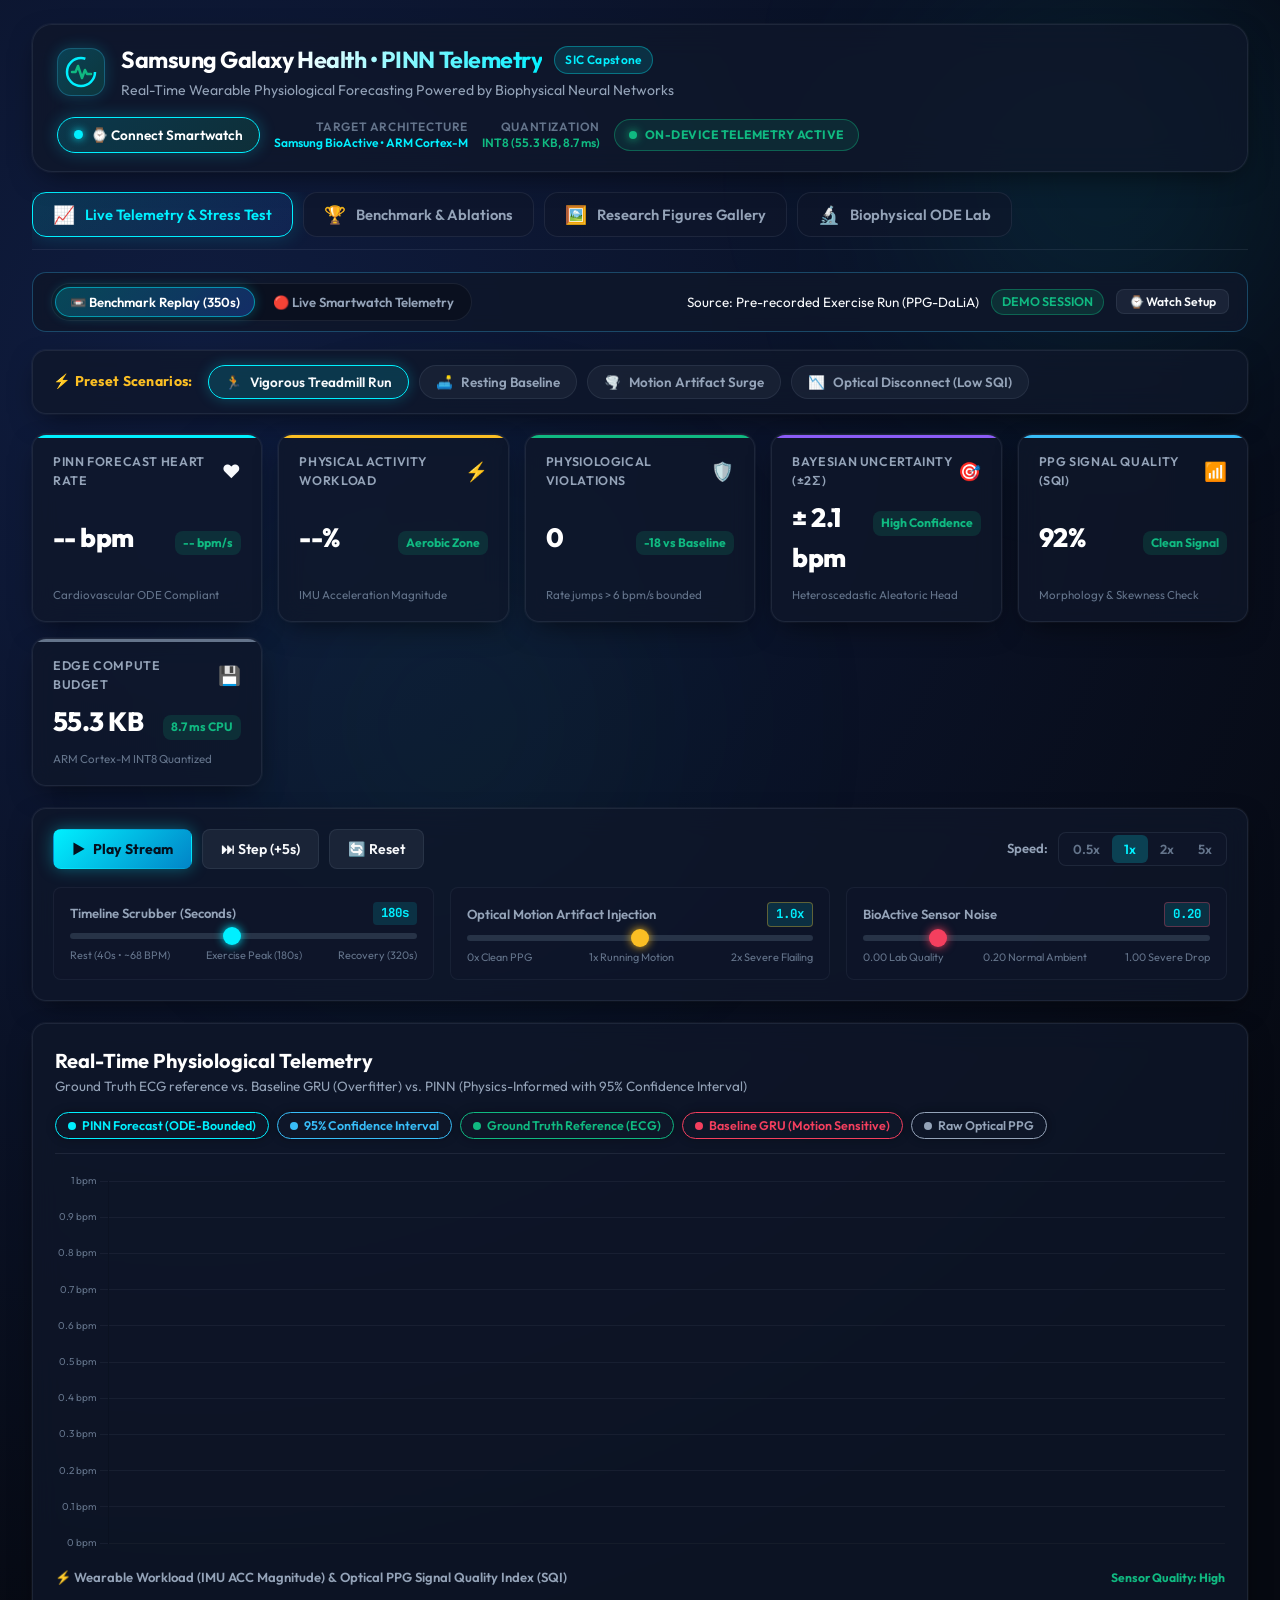
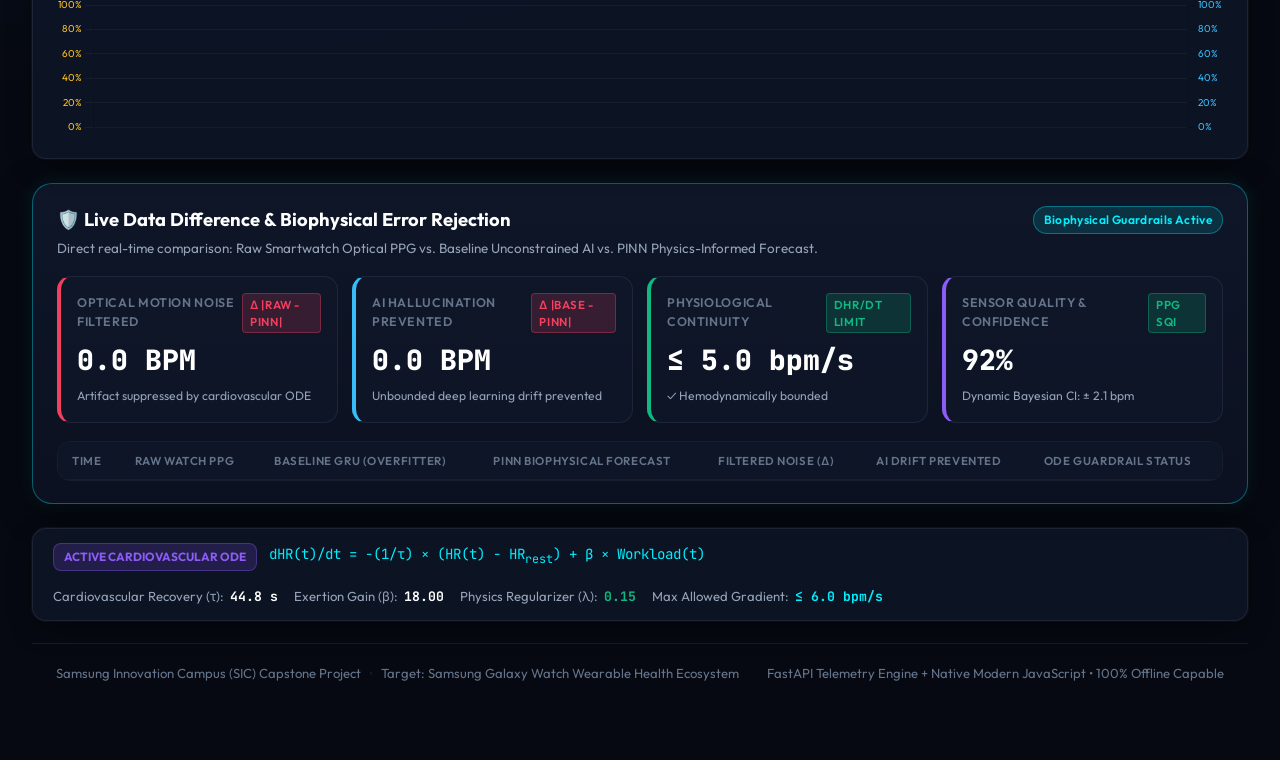
==== commit 76e4e02c: "fix(smartwatch): move watch modal outside tab-pane to fix opening, add robust event listeners and fa" ====
--- a/index.html
+++ b/index.html
@@ -746,6 +746,133 @@
           <!-- Populated dynamically via /api/plots -->
         </div>
       </div>
+    </main>
+
+    <!-- ========================================================================= -->
+    <!-- TAB 4: BIOPHYSICAL ODE LAB                                               -->
+    <!-- ========================================================================= -->
+    <main id="tab-biophysics" class="tab-pane">
+      <div class="panel-full-card">
+        <div class="panel-card-header">
+          <div>
+            <h2>Biophysical Cardiovascular ODE Interactive Simulator</h2>
+            <p>Explore the mathematical dynamics governing human heart-rate regulation under exercise and recovery.</p>
+          </div>
+          <span class="badge badge-pinn">Governing Physics</span>
+        </div>
+
+        <!-- Formula Banner -->
+        <div class="math-hero-box">
+          <div class="math-display">
+            <span class="math-diff">dHR(t) / dt</span>
+            <span class="math-equal">=</span>
+            <span class="math-term term-decay">&minus; (1 / &tau;) &times; (HR(t) &minus; HR<sub>rest</sub>)</span>
+            <span class="math-plus">+</span>
+            <span class="math-term term-drive">&beta; &times; Workload(t)</span>
+          </div>
+          <p class="math-subtext">
+            <strong>Hemodynamic Law:</strong> Heart rate response is a first-order dynamical system balancing parasympathetic vagal reactivation (&tau;) against sympathetic autonomic exertion gain (&beta;).
+          </p>
+        </div>
+
+        <!-- Interactive ODE Playground -->
+        <div class="ode-playground-grid">
+          <!-- Controls Column -->
+          <div class="ode-controls-card">
+            <h3>🎛️ Dynamic Parameter Playground</h3>
+            <p class="control-note">Drag sliders to simulate the cardiovascular system's real-time trajectory response to a 60-second exercise bout:</p>
+
+            <div class="ode-slider-item">
+              <div class="ode-slider-labels">
+                <span>Recovery Time Constant (&tau;)</span>
+                <span class="slider-badge" id="odeTauVal">45.0 s</span>
+              </div>
+              <input type="range" id="odeTauSlider" min="15" max="120" value="45" step="1" class="custom-slider">
+              <span class="param-hint">Vagal tone speed (Athletic: 20-35s | Sedentary: 50-90s)</span>
+            </div>
+
+            <div class="ode-slider-item">
+              <div class="ode-slider-labels">
+                <span>Workload Gain Coefficient (&beta;)</span>
+                <span class="slider-badge badge-warning" id="odeBetaVal">18.0</span>
+              </div>
+              <input type="range" id="odeBetaSlider" min="5" max="40" value="18" step="0.5" class="custom-slider slider-amber">
+              <span class="param-hint">Sympathetic sensitivity to accelerometer load</span>
+            </div>
+
+            <div class="ode-slider-item">
+              <div class="ode-slider-labels">
+                <span>Resting Heart Rate (HR<sub>rest</sub>)</span>
+                <span class="slider-badge" id="odeRestVal">68 bpm</span>
+              </div>
+              <input type="range" id="odeRestSlider" min="45" max="95" value="68" step="1" class="custom-slider">
+              <span class="param-hint">Individual basal baseline heart rate</span>
+            </div>
+
+            <div class="ode-slider-item">
+              <div class="ode-slider-labels">
+                <span>Simulated Exercise Workload</span>
+                <span class="slider-badge badge-danger" id="odeWorkloadVal">80%</span>
+              </div>
+              <input type="range" id="odeWorkloadSlider" min="20" max="100" value="80" step="5" class="custom-slider slider-rose">
+              <span class="param-hint">Peak exertion step from t = 20s to t = 80s</span>
+            </div>
+
+            <div class="ode-actions">
+              <button id="btnResetODE" class="btn btn-secondary btn-full">Reset Parameters to PINN Learned Values</button>
+            </div>
+          </div>
+
+          <!-- Simulation Chart Column -->
+          <div class="ode-sim-card">
+            <div class="sim-header">
+              <h3>Simulated Heart Rate Response Curve</h3>
+              <span class="badge badge-emerald">4th-Order Runge-Kutta Solution</span>
+            </div>
+            <div class="sim-chart-box">
+              <canvas id="chartODESim"></canvas>
+            </div>
+            <div class="sim-insights">
+              <div class="insight-item">
+                <span class="insight-label">Asymptotic Steady-State HR:</span>
+                <span class="insight-value text-cyan" id="insightSteadyState">132.8 bpm</span>
+              </div>
+              <div class="insight-item">
+                <span class="insight-label">Time to 63.2% Recovery:</span>
+                <span class="insight-value text-emerald" id="insightHalfRecovery">45.0 s</span>
+              </div>
+              <div class="insight-item">
+                <span class="insight-label">Max Rate of Rise (dHR/dt):</span>
+                <span class="insight-value text-amber" id="insightMaxRise">1.44 bpm/s</span>
+              </div>
+            </div>
+          </div>
+        </div>
+
+        <!-- Dimensional Analysis and Guarantee Card -->
+        <div class="guarantee-grid">
+          <div class="guarantee-card">
+            <h4>📐 Dimensional Consistency Verification</h4>
+            <ul>
+              <li><strong>dHR/dt:</strong> Units of <code>BPM / second</code></li>
+              <li><strong>(1/&tau;) &times; (HR - HR<sub>rest</sub>):</strong> <code>(1/s) &times; BPM = BPM / s</code></li>
+              <li><strong>&beta; &times; Workload:</strong> Workload is dimensionless normalized load <code>[0, 1]</code>; &beta; has units <code>BPM / s</code></li>
+              <li><strong>Dimensional Equality:</strong> Both sides strictly equate to <code>BPM &middot; s<sup>&minus;1</sup></code>.</li>
+            </ul>
+          </div>
+
+          <div class="guarantee-card">
+            <h4>🛡️ The Physiological Edge Guarantee</h4>
+            <p>
+              Under physical motion, human physiology enforces a biological rate limit: human heart rate cannot surge by more than <strong>6.0 bpm per second</strong> under any physical condition.
+            </p>
+            <p>
+              By penalizing violations of this ODE during model training with <code>L_total = L_NLL + &lambda;_phys &times; L_ODE</code>, the neural network learns to treat optical motion spikes as physically impossible outliers, automatically filtering them out without lagging behind actual cardiovascular changes!
+            </p>
+          </div>
+        </div>
+      </div>
+    </main>
 
       <!-- Figure Lightbox Modal -->
       <div id="imageModal" class="modal-backdrop">
@@ -854,133 +981,6 @@
           </div>
         </div>
       </div>
-    </main>
-
-    <!-- ========================================================================= -->
-    <!-- TAB 4: BIOPHYSICAL ODE LAB                                               -->
-    <!-- ========================================================================= -->
-    <main id="tab-biophysics" class="tab-pane">
-      <div class="panel-full-card">
-        <div class="panel-card-header">
-          <div>
-            <h2>Biophysical Cardiovascular ODE Interactive Simulator</h2>
-            <p>Explore the mathematical dynamics governing human heart-rate regulation under exercise and recovery.</p>
-          </div>
-          <span class="badge badge-pinn">Governing Physics</span>
-        </div>
-
-        <!-- Formula Banner -->
-        <div class="math-hero-box">
-          <div class="math-display">
-            <span class="math-diff">dHR(t) / dt</span>
-            <span class="math-equal">=</span>
-            <span class="math-term term-decay">&minus; (1 / &tau;) &times; (HR(t) &minus; HR<sub>rest</sub>)</span>
-            <span class="math-plus">+</span>
-            <span class="math-term term-drive">&beta; &times; Workload(t)</span>
-          </div>
-          <p class="math-subtext">
-            <strong>Hemodynamic Law:</strong> Heart rate response is a first-order dynamical system balancing parasympathetic vagal reactivation (&tau;) against sympathetic autonomic exertion gain (&beta;).
-          </p>
-        </div>
-
-        <!-- Interactive ODE Playground -->
-        <div class="ode-playground-grid">
-          <!-- Controls Column -->
-          <div class="ode-controls-card">
-            <h3>🎛️ Dynamic Parameter Playground</h3>
-            <p class="control-note">Drag sliders to simulate the cardiovascular system's real-time trajectory response to a 60-second exercise bout:</p>
-
-            <div class="ode-slider-item">
-              <div class="ode-slider-labels">
-                <span>Recovery Time Constant (&tau;)</span>
-                <span class="slider-badge" id="odeTauVal">45.0 s</span>
-              </div>
-              <input type="range" id="odeTauSlider" min="15" max="120" value="45" step="1" class="custom-slider">
-              <span class="param-hint">Vagal tone speed (Athletic: 20-35s | Sedentary: 50-90s)</span>
-            </div>
-
-            <div class="ode-slider-item">
-              <div class="ode-slider-labels">
-                <span>Workload Gain Coefficient (&beta;)</span>
-                <span class="slider-badge badge-warning" id="odeBetaVal">18.0</span>
-              </div>
-              <input type="range" id="odeBetaSlider" min="5" max="40" value="18" step="0.5" class="custom-slider slider-amber">
-              <span class="param-hint">Sympathetic sensitivity to accelerometer load</span>
-            </div>
-
-            <div class="ode-slider-item">
-              <div class="ode-slider-labels">
-                <span>Resting Heart Rate (HR<sub>rest</sub>)</span>
-                <span class="slider-badge" id="odeRestVal">68 bpm</span>
-              </div>
-              <input type="range" id="odeRestSlider" min="45" max="95" value="68" step="1" class="custom-slider">
-              <span class="param-hint">Individual basal baseline heart rate</span>
-            </div>
-
-            <div class="ode-slider-item">
-              <div class="ode-slider-labels">
-                <span>Simulated Exercise Workload</span>
-                <span class="slider-badge badge-danger" id="odeWorkloadVal">80%</span>
-              </div>
-              <input type="range" id="odeWorkloadSlider" min="20" max="100" value="80" step="5" class="custom-slider slider-rose">
-              <span class="param-hint">Peak exertion step from t = 20s to t = 80s</span>
-            </div>
-
-            <div class="ode-actions">
-              <button id="btnResetODE" class="btn btn-secondary btn-full">Reset Parameters to PINN Learned Values</button>
-            </div>
-          </div>
-
-          <!-- Simulation Chart Column -->
-          <div class="ode-sim-card">
-            <div class="sim-header">
-              <h3>Simulated Heart Rate Response Curve</h3>
-              <span class="badge badge-emerald">4th-Order Runge-Kutta Solution</span>
-            </div>
-            <div class="sim-chart-box">
-              <canvas id="chartODESim"></canvas>
-            </div>
-            <div class="sim-insights">
-              <div class="insight-item">
-                <span class="insight-label">Asymptotic Steady-State HR:</span>
-                <span class="insight-value text-cyan" id="insightSteadyState">132.8 bpm</span>
-              </div>
-              <div class="insight-item">
-                <span class="insight-label">Time to 63.2% Recovery:</span>
-                <span class="insight-value text-emerald" id="insightHalfRecovery">45.0 s</span>
-              </div>
-              <div class="insight-item">
-                <span class="insight-label">Max Rate of Rise (dHR/dt):</span>
-                <span class="insight-value text-amber" id="insightMaxRise">1.44 bpm/s</span>
-              </div>
-            </div>
-          </div>
-        </div>
-
-        <!-- Dimensional Analysis and Guarantee Card -->
-        <div class="guarantee-grid">
-          <div class="guarantee-card">
-            <h4>📐 Dimensional Consistency Verification</h4>
-            <ul>
-              <li><strong>dHR/dt:</strong> Units of <code>BPM / second</code></li>
-              <li><strong>(1/&tau;) &times; (HR - HR<sub>rest</sub>):</strong> <code>(1/s) &times; BPM = BPM / s</code></li>
-              <li><strong>&beta; &times; Workload:</strong> Workload is dimensionless normalized load <code>[0, 1]</code>; &beta; has units <code>BPM / s</code></li>
-              <li><strong>Dimensional Equality:</strong> Both sides strictly equate to <code>BPM &middot; s<sup>&minus;1</sup></code>.</li>
-            </ul>
-          </div>
-
-          <div class="guarantee-card">
-            <h4>🛡️ The Physiological Edge Guarantee</h4>
-            <p>
-              Under physical motion, human physiology enforces a biological rate limit: human heart rate cannot surge by more than <strong>6.0 bpm per second</strong> under any physical condition.
-            </p>
-            <p>
-              By penalizing violations of this ODE during model training with <code>L_total = L_NLL + &lambda;_phys &times; L_ODE</code>, the neural network learns to treat optical motion spikes as physically impossible outliers, automatically filtering them out without lagging behind actual cardiovascular changes!
-            </p>
-          </div>
-        </div>
-      </div>
-    </main>
 
     <!-- Footer Section -->
     <footer class="app-footer">
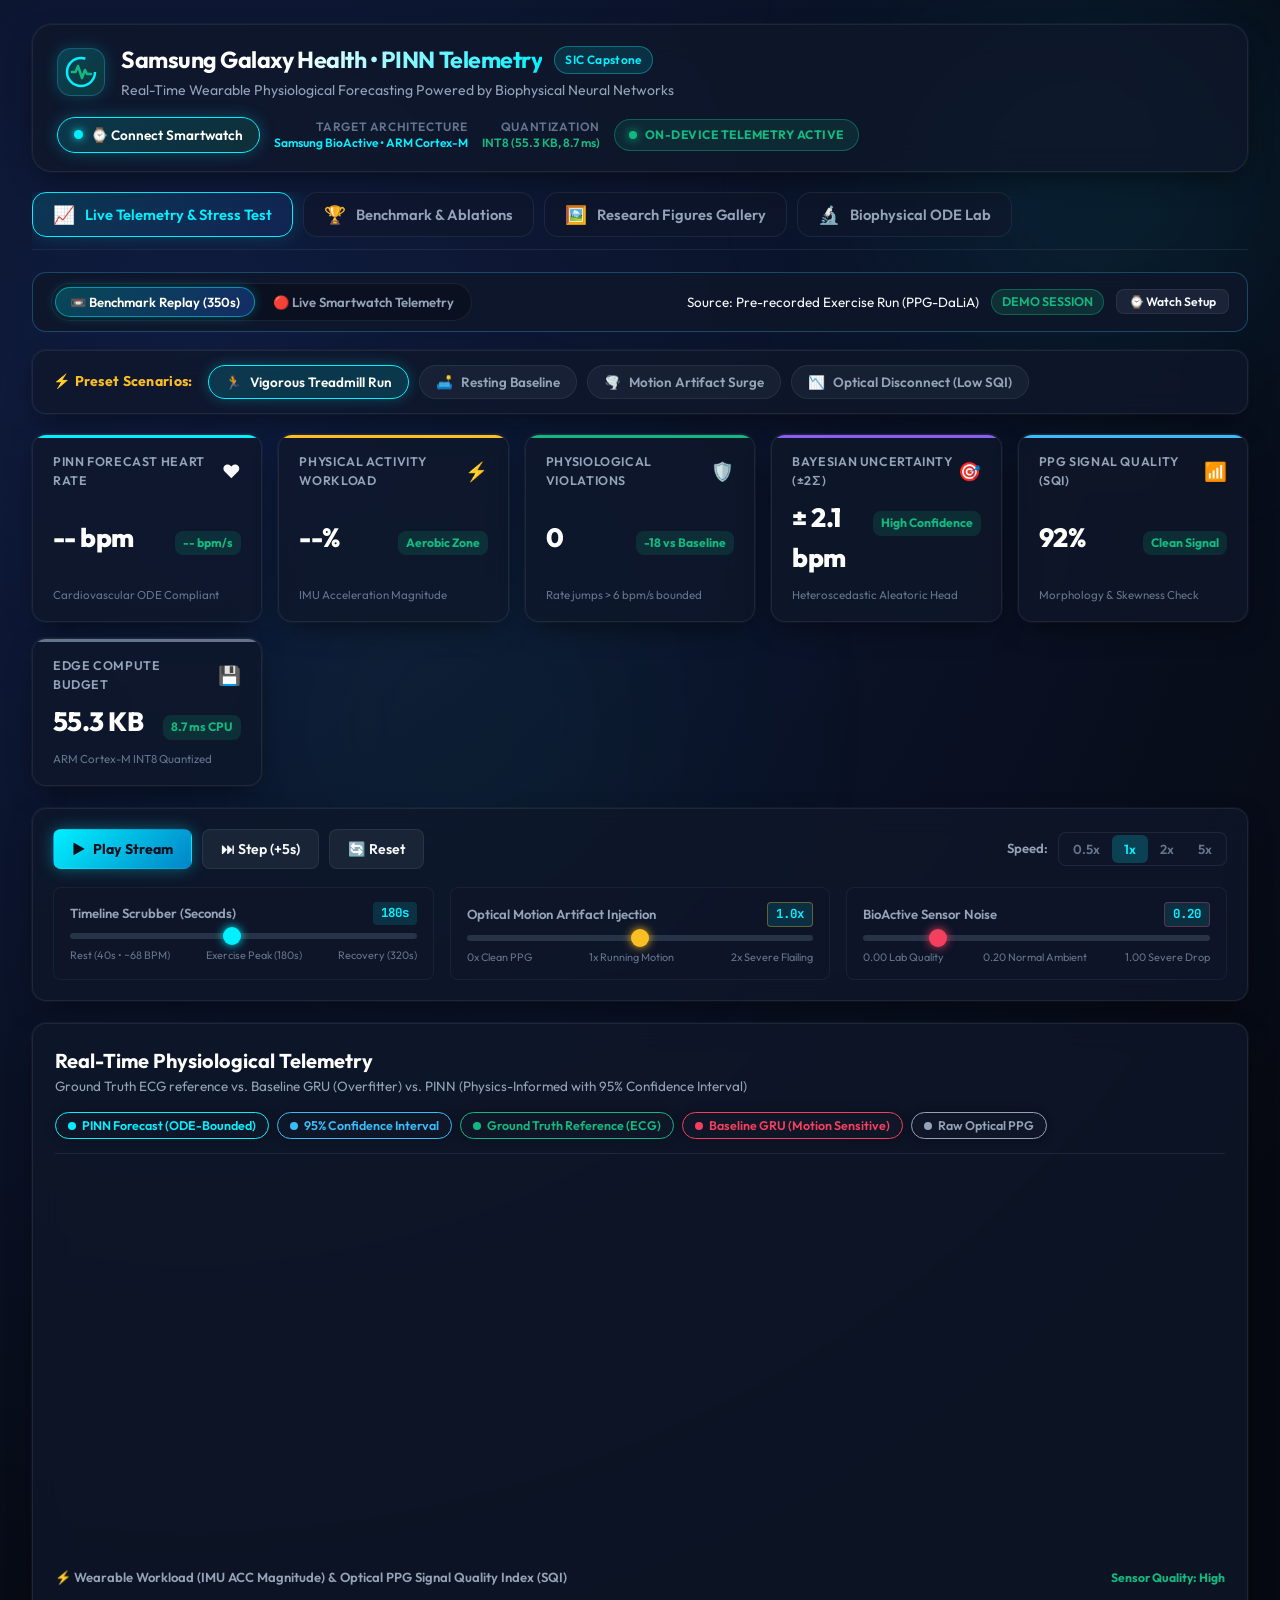
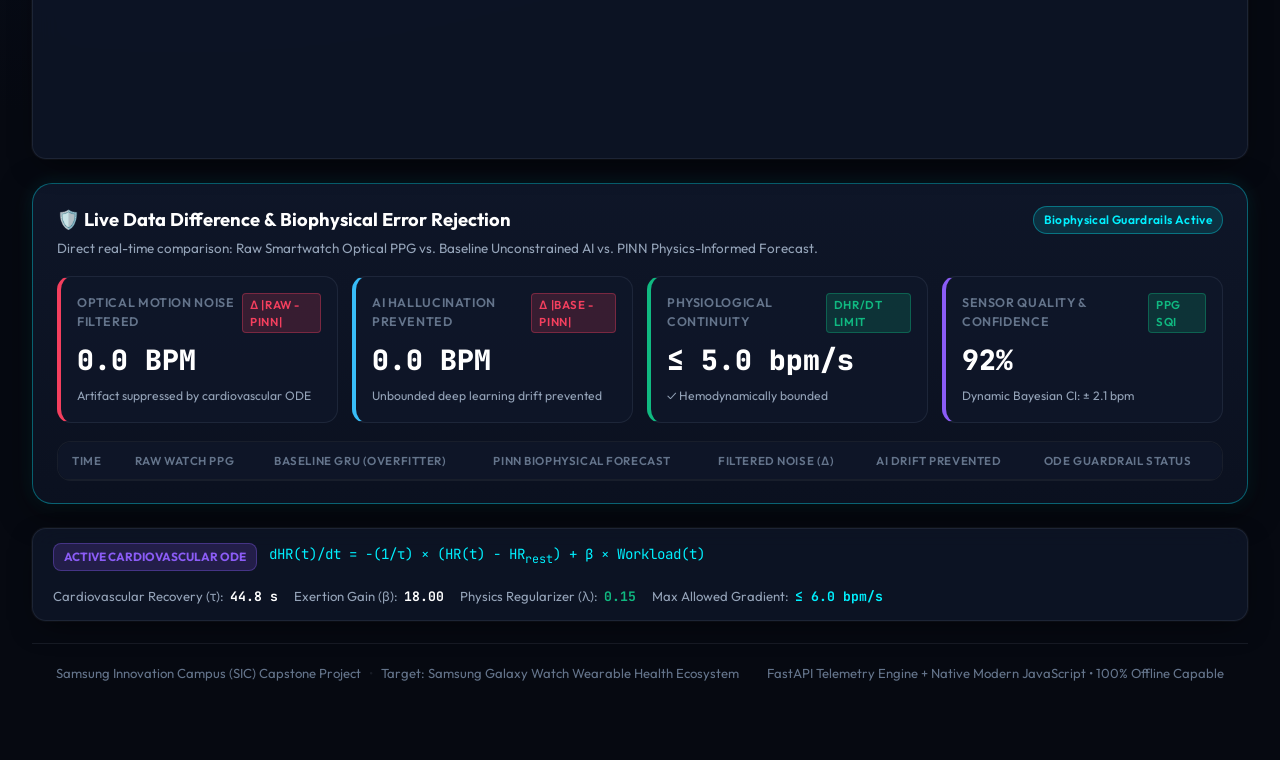
==== commit b85cf5da: "fix(ble): resolve 20000+ BPM endianness bug, add Windows BLE scan auto-detector and Galaxy Watch set" ====
--- a/index.html
+++ b/index.html
@@ -97,8 +97,62 @@
         </div>
       </section>
 
-      <!-- Scenario Quick Pick Bar -->
-      <section class="scenario-deck" aria-label="Quick Scenario Presets">
+      <!-- Dedicated Live Smartwatch Ingestion Deck (Active only in Live Mode) -->
+      <section id="liveControlDeck" class="live-control-deck" style="display: none;" aria-label="Live Smartwatch Controls">
+        <div class="live-deck-header">
+          <div class="live-deck-title">
+            <span class="live-pulse-radar"></span>
+            <div>
+              <h3>🔴 Live Smartwatch Telemetry Stream</h3>
+              <p id="liveDeckSubtext">Awaiting real-time optical PPG and IMU acceleration stream from connected wearable device.</p>
+            </div>
+          </div>
+          <div class="live-deck-actions">
+            <button id="btnLiveConnectModal" class="btn btn-primary">
+              <span>⌚ Pair Bluetooth Watch</span>
+            </button>
+            <button id="btnLiveTestStream" class="btn btn-secondary">
+              <span id="btnLiveTestIcon">🧪</span>
+              <span id="btnLiveTestText">Stream Test Telemetry (1 Hz)</span>
+            </button>
+            <button id="btnLiveResetBuffer" class="btn btn-secondary" title="Flush live buffer to 0 samples">
+              <span>🔄 Reset Live Buffer</span>
+            </button>
+          </div>
+        </div>
+
+        <div class="live-status-cards">
+          <div class="live-status-card">
+            <span class="live-card-label">Hardware Device</span>
+            <span class="live-card-value" id="liveCardDevice">Not Connected</span>
+            <span class="live-card-sub" id="liveCardDeviceSub">Click 'Pair Bluetooth Watch' or use REST API</span>
+          </div>
+
+          <div class="live-status-card">
+            <span class="live-card-label">Ingested Samples</span>
+            <span class="live-card-value" id="liveCardSamples">0 packets</span>
+            <span class="live-card-sub" id="liveCardDuration">0.0s recorded (1.0 Hz)</span>
+          </div>
+
+          <div class="live-status-card">
+            <span class="live-card-label">Buffer Stream Status</span>
+            <span class="live-card-value text-amber" id="liveCardStatus">Standby / Awaiting</span>
+            <span class="live-card-sub" id="liveCardHeartbeat">No recent packets</span>
+          </div>
+
+          <div class="live-status-card endpoint-card">
+            <span class="live-card-label">Wi-Fi Ingestion REST API</span>
+            <div class="endpoint-code-box">
+              <code id="liveIngestCode">POST /api/live/ingest</code>
+              <button id="btnCopyLiveUrl" class="btn-copy-code" title="Copy full endpoint URL">📋</button>
+            </div>
+            <span class="live-card-sub">Samsung Galaxy Watch / Wear OS / Garmin HTTP push</span>
+          </div>
+        </div>
+      </section>
+
+      <!-- Scenario Quick Pick Bar (Active only in Benchmark Replay Mode) -->
+      <section id="replayScenarioDeck" class="scenario-deck" aria-label="Quick Scenario Presets">
         <div class="scenario-label">
           <span>⚡ Preset Scenarios:</span>
         </div>
@@ -197,8 +251,8 @@
         </div>
       </section>
 
-      <!-- Simulation Control Deck -->
-      <section class="control-deck" aria-label="Playback and Stress Testing Controls">
+      <!-- Simulation Control Deck (Active only in Benchmark Replay Mode) -->
+      <section id="replayControlDeck" class="control-deck" aria-label="Playback and Stress Testing Controls">
         <div class="control-row">
           <div class="playback-controls">
             <button id="btnPlay" class="btn btn-primary">
@@ -920,16 +974,22 @@
                   <button id="btnPairBluetoothWatch" class="btn btn-primary" style="padding: 10px 22px;">
                     <span>🔍 Scan &amp; Pair Smartwatch</span>
                   </button>
+                  <button id="btnCheckWindowsBLE" class="btn btn-secondary" style="padding: 10px 18px;">
+                    <span>💻 Detect Windows Paired Watch</span>
+                  </button>
                   <button id="btnDisconnectWatch" class="btn btn-secondary" style="display: none; padding: 10px 18px;">
                     <span>❌ Disconnect</span>
                   </button>
                 </div>
+                <div id="windowsBleResults" style="display: none; margin-bottom: 14px; font-size: 0.82rem; padding: 12px 14px; background: rgba(6, 9, 17, 0.7); border-radius: 6px; border: 1px solid var(--border-subtle);"></div>
                 <div id="bleStatusBox" style="font-size: 0.82rem; padding: 12px 14px; background: rgba(6, 9, 17, 0.6); border-radius: 6px; border: 1px solid var(--border-subtle); color: var(--text-secondary);">
                   <span>Ready to pair. Tap "Scan &amp; Pair Smartwatch" and choose your Samsung Galaxy Watch, Polar, or Garmin from the Chrome/Edge device picker.</span>
                 </div>
               </div>
-              <div class="callout callout-info" style="font-size: 0.8rem; margin: 0;">
-                <strong>Supported Devices:</strong> Samsung Galaxy Watch 4/5/6/7 &amp; Ultra (via Wear OS Heart Rate Broadcaster app or standard BLE HR broadcast), Polar H10/Verity, Garmin wearables, Apple Watch (via BLE transmitter apps), and any standard Bluetooth SIG GATT Heart Rate device.
+              <div class="callout callout-info" style="font-size: 0.8rem; margin: 0; line-height: 1.5;">
+                <strong>⚠️ Why your Galaxy Watch might not appear or broadcast:</strong>
+                Samsung Galaxy Watches (Watch4/5/6/7) run Wear OS. When paired to a Windows laptop, Windows connects for calls/audio. Samsung Health does <em>not</em> broadcast standard open Bluetooth GATT Heart Rate packets by default.<br>
+                👉 <strong>Quick Setup:</strong> On your watch, open Google Play Store &rarr; install <strong>"Heart Rate Broadcaster"</strong> or <strong>"Wear BLE HR"</strong> (free) &rarr; tap <strong>Start</strong> &rarr; click <strong>"Scan &amp; Pair Smartwatch"</strong>!
               </div>
             </div>
 
--- a/styles.css
+++ b/styles.css
@@ -1520,6 +1520,153 @@
   border-radius: var(--radius-full);
   font-weight: 600;
   font-size: 0.78rem;
+  transition: all var(--transition-fast);
+}
+
+/* ==========================================================================
+   LIVE SMARTWATCH CONTROL DECK (ACTIVE ONLY IN LIVE TELEMETRY MODE)
+   ========================================================================== */
+.live-control-deck {
+  background: linear-gradient(180deg, rgba(15, 23, 42, 0.95), rgba(11, 17, 32, 0.98));
+  border: 1px solid rgba(244, 63, 94, 0.4);
+  box-shadow: 0 8px 32px rgba(0, 0, 0, 0.6), 0 0 20px rgba(244, 63, 94, 0.15);
+  border-radius: var(--radius-lg);
+  padding: 20px 24px;
+  margin-bottom: 22px;
+  animation: fadeIn 0.3s ease-in-out;
+}
+
+.live-deck-header {
+  display: flex;
+  justify-content: space-between;
+  align-items: center;
+  flex-wrap: wrap;
+  gap: 16px;
+  margin-bottom: 18px;
+  padding-bottom: 14px;
+  border-bottom: 1px solid var(--border-subtle);
+}
+
+.live-deck-title {
+  display: flex;
+  align-items: center;
+  gap: 12px;
+}
+
+.live-deck-title h3 {
+  font-size: 1.15rem;
+  font-weight: 700;
+  color: #ffffff;
+  margin: 0;
+}
+
+.live-deck-title p {
+  font-size: 0.82rem;
+  color: var(--text-secondary);
+  margin: 2px 0 0 0;
+}
+
+.live-pulse-radar {
+  width: 14px;
+  height: 14px;
+  border-radius: 50%;
+  background: #f43f5e;
+  box-shadow: 0 0 0 0 rgba(244, 63, 94, 0.7);
+  animation: pulseRadar 1.8s infinite cubic-bezier(0.66, 0, 0, 1);
+  flex-shrink: 0;
+}
+
+@keyframes pulseRadar {
+  0% {
+    box-shadow: 0 0 0 0 rgba(244, 63, 94, 0.7);
+  }
+  70% {
+    box-shadow: 0 0 0 12px rgba(244, 63, 94, 0);
+  }
+  100% {
+    box-shadow: 0 0 0 0 rgba(244, 63, 94, 0);
+  }
+}
+
+.live-deck-actions {
+  display: flex;
+  align-items: center;
+  gap: 10px;
+  flex-wrap: wrap;
+}
+
+.live-status-cards {
+  display: grid;
+  grid-template-columns: repeat(auto-fit, minmax(210px, 1fr));
+  gap: 14px;
+}
+
+.live-status-card {
+  background: rgba(11, 17, 32, 0.75);
+  border: 1px solid var(--border-subtle);
+  border-radius: var(--radius-md);
+  padding: 14px 16px;
+  display: flex;
+  flex-direction: column;
+  gap: 4px;
+  transition: border-color var(--transition-fast);
+}
+
+.live-status-card:hover {
+  border-color: rgba(56, 189, 248, 0.4);
+}
+
+.live-card-label {
+  font-size: 0.74rem;
+  font-weight: 600;
+  text-transform: uppercase;
+  letter-spacing: 0.05em;
+  color: var(--text-muted);
+}
+
+.live-card-value {
+  font-size: 1.15rem;
+  font-weight: 700;
+  color: #ffffff;
+  font-family: var(--font-family);
+}
+
+.live-card-sub {
+  font-size: 0.76rem;
+  color: var(--text-secondary);
+}
+
+.endpoint-code-box {
+  display: flex;
+  align-items: center;
+  justify-content: space-between;
+  background: rgba(0, 0, 0, 0.4);
+  border: 1px solid rgba(255, 255, 255, 0.1);
+  border-radius: var(--radius-sm);
+  padding: 4px 8px;
+  margin: 4px 0;
+}
+
+.endpoint-code-box code {
+  font-family: var(--font-mono);
+  font-size: 0.78rem;
+  color: var(--accent-cyan);
+}
+
+.btn-copy-code {
+  background: transparent;
+  border: none;
+  cursor: pointer;
+  font-size: 0.85rem;
+  padding: 2px 4px;
+  color: var(--text-secondary);
+  border-radius: 4px;
+  transition: all var(--transition-fast);
+}
+
+.btn-copy-code:hover {
+  color: #ffffff;
+  background: rgba(255, 255, 255, 0.1);
 }
 
 /* ==========================================================================
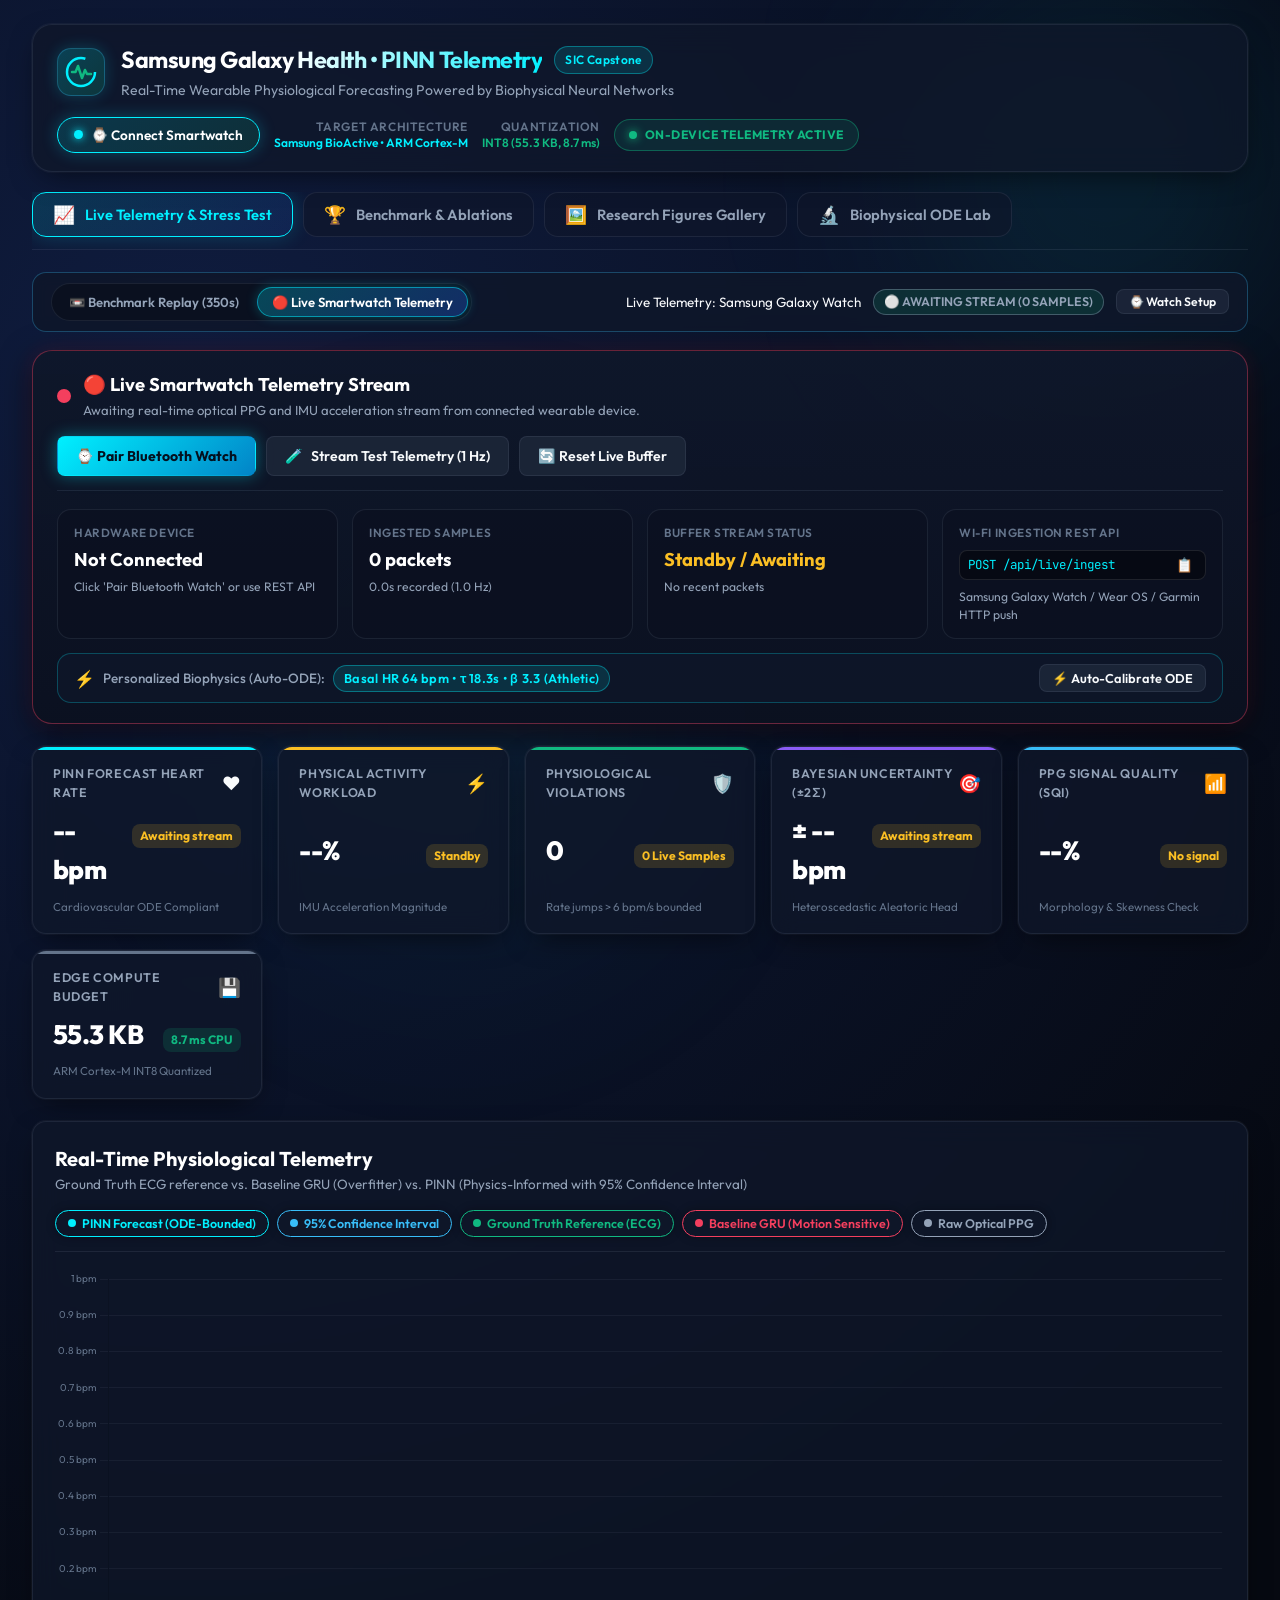
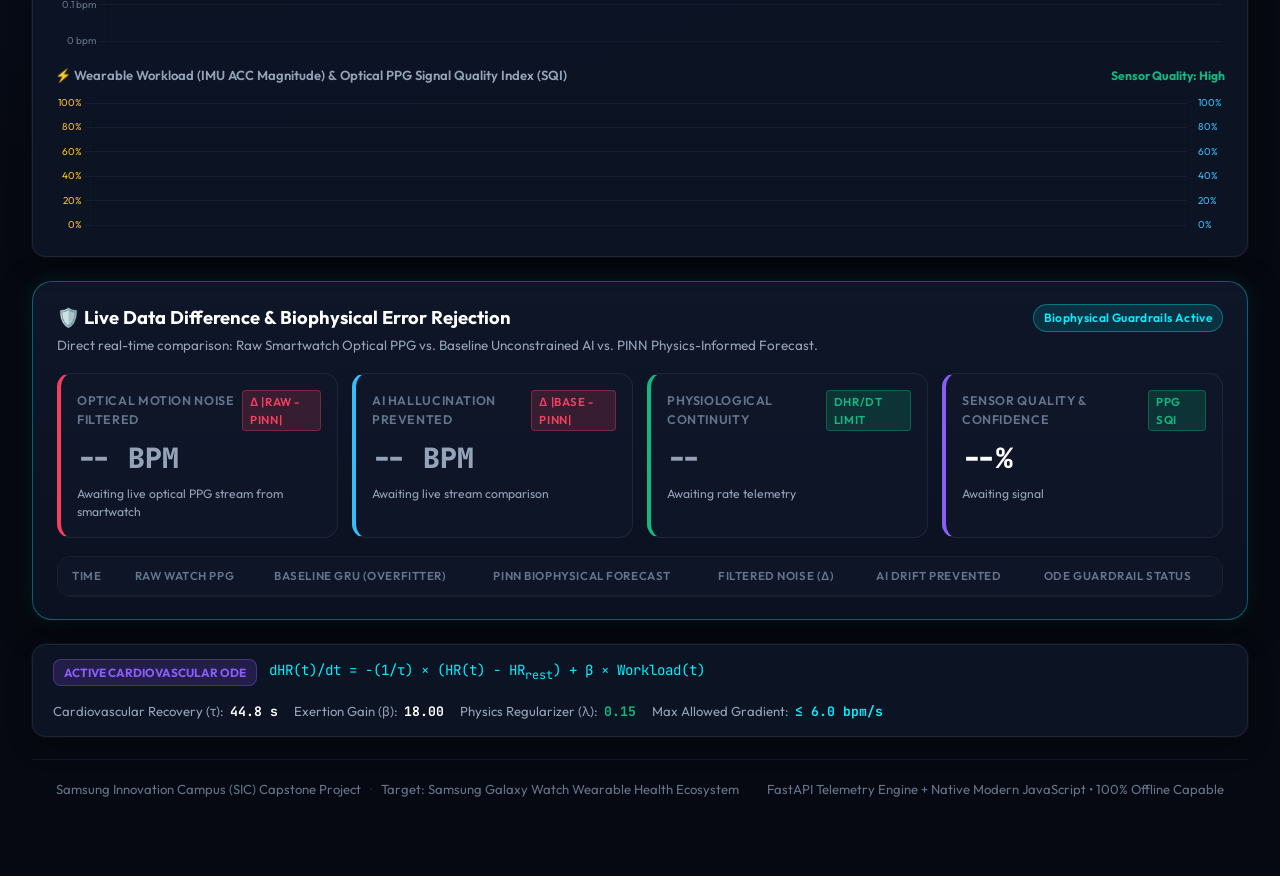
==== commit 677b7dc1: "feat(telemetry): default to clean empty Live Mode on refresh, wipe on disconnect, and add Personaliz" ====
--- a/index.html
+++ b/index.html
@@ -83,22 +83,22 @@
       <!-- Stream Mode Deck: Switch between Pre-recorded Demo and Live Smartwatch Ingest -->
       <section class="stream-mode-deck" aria-label="Operating Mode Selector">
         <div class="mode-selector-group">
-          <button class="mode-pill active" id="pillModeReplay" data-mode="replay">
+          <button class="mode-pill" id="pillModeReplay" data-mode="replay">
             <span>📼 Benchmark Replay (350s)</span>
           </button>
-          <button class="mode-pill" id="pillModeLive" data-mode="live">
+          <button class="mode-pill active" id="pillModeLive" data-mode="live">
             <span>🔴 Live Smartwatch Telemetry</span>
           </button>
         </div>
         <div class="mode-status-info">
-          <span id="liveDeviceLabel" class="text-secondary">Source: Pre-recorded Exercise Run (PPG-DaLiA)</span>
-          <span id="liveDeviceBadge" class="device-active-chip">DEMO SESSION</span>
+          <span id="liveDeviceLabel" class="text-secondary">Live Telemetry: Samsung Galaxy Watch</span>
+          <span id="liveDeviceBadge" class="device-active-chip" style="color: #94a3b8; border-color: rgba(148, 163, 184, 0.4);">⚪ AWAITING STREAM (0 SAMPLES)</span>
           <button id="btnQuickWatchModal" class="btn btn-secondary" style="padding: 4px 12px; font-size: 0.76rem;">⌚ Watch Setup</button>
         </div>
       </section>
 
       <!-- Dedicated Live Smartwatch Ingestion Deck (Active only in Live Mode) -->
-      <section id="liveControlDeck" class="live-control-deck" style="display: none;" aria-label="Live Smartwatch Controls">
+      <section id="liveControlDeck" class="live-control-deck" style="display: block;" aria-label="Live Smartwatch Controls">
         <div class="live-deck-header">
           <div class="live-deck-title">
             <span class="live-pulse-radar"></span>
@@ -149,10 +149,24 @@
             <span class="live-card-sub">Samsung Galaxy Watch / Wear OS / Garmin HTTP push</span>
           </div>
         </div>
+
+        <!-- Personalized Auto-ODE Status Bar in Live Deck -->
+        <div class="live-ode-calibration-bar">
+          <div class="live-ode-info">
+            <span class="live-ode-icon">⚡</span>
+            <span class="live-ode-title">Personalized Biophysics (Auto-ODE):</span>
+            <span id="liveOdeBadge" class="live-ode-badge">Basal HR 64 bpm • &tau; 18.3s • &beta; 3.3 (Personalized)</span>
+          </div>
+          <div class="live-ode-actions">
+            <button id="btnLiveCalibrateODE" class="btn btn-secondary btn-sm" title="Automatically calibrate personalized ODE parameters from current wearable stream and usage history">
+              <span>⚡ Auto-Calibrate ODE</span>
+            </button>
+          </div>
+        </div>
       </section>
 
       <!-- Scenario Quick Pick Bar (Active only in Benchmark Replay Mode) -->
-      <section id="replayScenarioDeck" class="scenario-deck" aria-label="Quick Scenario Presets">
+      <section id="replayScenarioDeck" class="scenario-deck" style="display: none;" aria-label="Quick Scenario Presets">
         <div class="scenario-label">
           <span>⚡ Preset Scenarios:</span>
         </div>
@@ -185,7 +199,7 @@
           </div>
           <div class="metric-value-row">
             <div class="metric-value" id="valHeartRate">-- bpm</div>
-            <div class="metric-delta delta-good" id="deltaHeartRate">-- bpm/s</div>
+            <div class="metric-delta delta-neutral" id="deltaHeartRate">Awaiting stream</div>
           </div>
           <div class="metric-footer-note">Cardiovascular ODE Compliant</div>
         </div>
@@ -197,7 +211,7 @@
           </div>
           <div class="metric-value-row">
             <div class="metric-value" id="valWorkload">--%</div>
-            <div class="metric-delta delta-good" id="deltaWorkload">Aerobic Zone</div>
+            <div class="metric-delta delta-neutral" id="deltaWorkload">Standby</div>
           </div>
           <div class="metric-footer-note">IMU Acceleration Magnitude</div>
         </div>
@@ -209,7 +223,7 @@
           </div>
           <div class="metric-value-row">
             <div class="metric-value" id="valViolations">0</div>
-            <div class="metric-delta delta-good" id="deltaViolations">-18 vs Baseline</div>
+            <div class="metric-delta delta-neutral" id="deltaViolations">0 Live Samples</div>
           </div>
           <div class="metric-footer-note">Rate jumps > 6 bpm/s bounded</div>
         </div>
@@ -220,8 +234,8 @@
             <span class="metric-icon">🎯</span>
           </div>
           <div class="metric-value-row">
-            <div class="metric-value" id="valUncertainty">± 2.1 bpm</div>
-            <div class="metric-delta delta-good" id="deltaUncertainty">High Confidence</div>
+            <div class="metric-value" id="valUncertainty">± -- bpm</div>
+            <div class="metric-delta delta-neutral" id="deltaUncertainty">Awaiting stream</div>
           </div>
           <div class="metric-footer-note">Heteroscedastic Aleatoric Head</div>
         </div>
@@ -232,8 +246,8 @@
             <span class="metric-icon">📶</span>
           </div>
           <div class="metric-value-row">
-            <div class="metric-value" id="valSQI">92%</div>
-            <div class="metric-delta delta-good" id="deltaSQI">Clean Signal</div>
+            <div class="metric-value" id="valSQI">--%</div>
+            <div class="metric-delta delta-neutral" id="deltaSQI">No signal</div>
           </div>
           <div class="metric-footer-note">Morphology & Skewness Check</div>
         </div>
@@ -252,7 +266,7 @@
       </section>
 
       <!-- Simulation Control Deck (Active only in Benchmark Replay Mode) -->
-      <section id="replayControlDeck" class="control-deck" aria-label="Playback and Stress Testing Controls">
+      <section id="replayControlDeck" class="control-deck" style="display: none;" aria-label="Playback and Stress Testing Controls">
         <div class="control-row">
           <div class="playback-controls">
             <button id="btnPlay" class="btn btn-primary">
@@ -378,8 +392,8 @@
               <span>Optical Motion Noise Filtered</span>
               <span class="diff-tag-pill diff-tag-filtered">&Delta; |Raw - PINN|</span>
             </div>
-            <div class="diff-card-value" id="valDeltaNoise">0.0 BPM</div>
-            <div class="diff-card-sub" id="subDeltaNoise">Artifact suppressed by cardiovascular ODE</div>
+            <div class="diff-card-value" id="valDeltaNoise">-- BPM</div>
+            <div class="diff-card-sub" id="subDeltaNoise">Awaiting live optical PPG stream from smartwatch</div>
           </div>
 
           <div class="diff-card accent-blue">
@@ -387,8 +401,8 @@
               <span>AI Hallucination Prevented</span>
               <span class="diff-tag-pill diff-tag-filtered">&Delta; |Base - PINN|</span>
             </div>
-            <div class="diff-card-value" id="valDeltaBaseline">0.0 BPM</div>
-            <div class="diff-card-sub" id="subDeltaBaseline">Unbounded deep learning drift prevented</div>
+            <div class="diff-card-value" id="valDeltaBaseline">-- BPM</div>
+            <div class="diff-card-sub" id="subDeltaBaseline">Awaiting live stream comparison</div>
           </div>
 
           <div class="diff-card accent-emerald">
@@ -396,8 +410,8 @@
               <span>Physiological Continuity</span>
               <span class="diff-tag-pill diff-tag-safe">dHR/dt Limit</span>
             </div>
-            <div class="diff-card-value" id="valRateGradient">&le; 5.0 bpm/s</div>
-            <div class="diff-card-sub" id="subRateGradient">&check; Hemodynamically bounded</div>
+            <div class="diff-card-value" id="valRateGradient">--</div>
+            <div class="diff-card-sub" id="subRateGradient">Awaiting rate telemetry</div>
           </div>
 
           <div class="diff-card accent-purple">
@@ -405,8 +419,8 @@
               <span>Sensor Quality &amp; Confidence</span>
               <span class="diff-tag-pill diff-tag-safe">PPG SQI</span>
             </div>
-            <div class="diff-card-value" id="valLiveSQI">92%</div>
-            <div class="diff-card-sub" id="subLiveSQI">Dynamic Bayesian CI: &plusmn; 2.1 bpm</div>
+            <div class="diff-card-value" id="valLiveSQI">--%</div>
+            <div class="diff-card-sub" id="subLiveSQI">Awaiting signal</div>
           </div>
         </div>
 
@@ -829,37 +843,80 @@
           </p>
         </div>
 
+        <!-- Personalized Cardiovascular Profile Card (Auto-Calibrated from Wearable) -->
+        <div class="ode-auto-profile-card">
+          <div class="auto-profile-header">
+            <div class="auto-profile-title">
+              <span class="auto-profile-icon">🧬</span>
+              <div>
+                <h3>Personalized Cardiovascular Profile (Auto-Calibrated)</h3>
+                <p>Dynamic ODE parameters auto-calibrated from your smartwatch optical PPG &amp; IMU exercise history.</p>
+              </div>
+            </div>
+            <div class="auto-profile-actions">
+              <button id="btnAutoCalibrateODE" class="btn btn-primary btn-sm">
+                <span>⚡ Calibrate from Watch History</span>
+              </button>
+              <button id="btnSaveODEProfile" class="btn btn-secondary btn-sm">
+                <span>💾 Save Profile</span>
+              </button>
+            </div>
+          </div>
+          <div class="auto-profile-grid">
+            <div class="profile-stat-box">
+              <span class="stat-box-label">Basal Resting Heart Rate (HR<sub>rest</sub>)</span>
+              <span class="stat-box-val text-cyan" id="profileHRRest">64 bpm</span>
+              <span class="stat-box-desc">15th-percentile quiescent baseline</span>
+            </div>
+            <div class="profile-stat-box">
+              <span class="stat-box-label">Recovery Time Constant (&tau;)</span>
+              <span class="stat-box-val text-emerald" id="profileTau">18.3 s</span>
+              <span class="stat-box-desc">Parasympathetic vagal reactivation speed</span>
+            </div>
+            <div class="profile-stat-box">
+              <span class="stat-box-label">Workload Sensitivity Gain (&beta;)</span>
+              <span class="stat-box-val text-amber" id="profileBeta">3.3</span>
+              <span class="stat-box-desc">Sympathetic autonomic exertion gain</span>
+            </div>
+            <div class="profile-stat-box">
+              <span class="stat-box-label">Autonomic Fitness Classification</span>
+              <span class="stat-box-val text-purple" id="profileFitnessTier">Athletic / Fast Recovery</span>
+              <span class="stat-box-desc" id="profileConfidence">Auto-Calibrated from Telemetry</span>
+            </div>
+          </div>
+        </div>
+
         <!-- Interactive ODE Playground -->
         <div class="ode-playground-grid">
           <!-- Controls Column -->
           <div class="ode-controls-card">
             <h3>🎛️ Dynamic Parameter Playground</h3>
-            <p class="control-note">Drag sliders to simulate the cardiovascular system's real-time trajectory response to a 60-second exercise bout:</p>
+            <p class="control-note">Adjust sliders to simulate your cardiovascular system's real-time trajectory response to a 60-second exercise bout:</p>
 
             <div class="ode-slider-item">
               <div class="ode-slider-labels">
                 <span>Recovery Time Constant (&tau;)</span>
-                <span class="slider-badge" id="odeTauVal">45.0 s</span>
-              </div>
-              <input type="range" id="odeTauSlider" min="15" max="120" value="45" step="1" class="custom-slider">
-              <span class="param-hint">Vagal tone speed (Athletic: 20-35s | Sedentary: 50-90s)</span>
+                <span class="slider-badge" id="odeTauVal">18.3 s</span>
+              </div>
+              <input type="range" id="odeTauSlider" min="10" max="75" value="18.3" step="0.5" class="custom-slider">
+              <span class="param-hint">Vagal tone speed (Athletic: 15-25s | Active: 25-40s | Sedentary: 45-75s)</span>
             </div>
 
             <div class="ode-slider-item">
               <div class="ode-slider-labels">
                 <span>Workload Gain Coefficient (&beta;)</span>
-                <span class="slider-badge badge-warning" id="odeBetaVal">18.0</span>
-              </div>
-              <input type="range" id="odeBetaSlider" min="5" max="40" value="18" step="0.5" class="custom-slider slider-amber">
+                <span class="slider-badge badge-warning" id="odeBetaVal">3.3</span>
+              </div>
+              <input type="range" id="odeBetaSlider" min="1.0" max="12.0" value="3.3" step="0.1" class="custom-slider slider-amber">
               <span class="param-hint">Sympathetic sensitivity to accelerometer load</span>
             </div>
 
             <div class="ode-slider-item">
               <div class="ode-slider-labels">
                 <span>Resting Heart Rate (HR<sub>rest</sub>)</span>
-                <span class="slider-badge" id="odeRestVal">68 bpm</span>
-              </div>
-              <input type="range" id="odeRestSlider" min="45" max="95" value="68" step="1" class="custom-slider">
+                <span class="slider-badge" id="odeRestVal">64 bpm</span>
+              </div>
+              <input type="range" id="odeRestSlider" min="45" max="95" value="64" step="1" class="custom-slider">
               <span class="param-hint">Individual basal baseline heart rate</span>
             </div>
 
--- a/styles.css
+++ b/styles.css
@@ -1939,6 +1939,144 @@
 
 .footer-dot {
   color: var(--border-subtle);
+}
+
+/* ==========================================================================
+   PERSONALIZED AUTO-ODE CALIBRATION & BIOPHYSICAL PROFILE
+   ========================================================================== */
+.live-ode-calibration-bar {
+  display: flex;
+  align-items: center;
+  justify-content: space-between;
+  flex-wrap: wrap;
+  gap: 12px;
+  background: rgba(15, 23, 42, 0.85);
+  border: 1px solid rgba(0, 240, 255, 0.25);
+  border-radius: var(--radius-md);
+  padding: 10px 16px;
+  margin-top: 14px;
+}
+
+.live-ode-info {
+  display: flex;
+  align-items: center;
+  gap: 8px;
+  flex-wrap: wrap;
+  font-size: 0.84rem;
+}
+
+.live-ode-icon {
+  font-size: 1.05rem;
+}
+
+.live-ode-title {
+  color: var(--text-secondary);
+  font-weight: 500;
+}
+
+.live-ode-badge {
+  background: rgba(0, 240, 255, 0.12);
+  border: 1px solid rgba(0, 240, 255, 0.35);
+  color: var(--accent-cyan);
+  font-weight: 600;
+  padding: 3px 10px;
+  border-radius: 9999px;
+  font-size: 0.8rem;
+  letter-spacing: 0.02em;
+}
+
+.btn-sm {
+  padding: 5px 12px;
+  font-size: 0.8rem;
+}
+
+.ode-auto-profile-card {
+  background: linear-gradient(180deg, rgba(15, 23, 42, 0.9), rgba(11, 17, 32, 0.95));
+  border: 1px solid rgba(16, 185, 129, 0.35);
+  box-shadow: 0 8px 30px rgba(0, 0, 0, 0.5), 0 0 16px rgba(16, 185, 129, 0.1);
+  border-radius: var(--radius-lg);
+  padding: 20px 24px;
+  margin-bottom: 22px;
+}
+
+.auto-profile-header {
+  display: flex;
+  align-items: center;
+  justify-content: space-between;
+  flex-wrap: wrap;
+  gap: 14px;
+  padding-bottom: 14px;
+  border-bottom: 1px solid var(--border-subtle);
+  margin-bottom: 16px;
+}
+
+.auto-profile-title {
+  display: flex;
+  align-items: center;
+  gap: 12px;
+}
+
+.auto-profile-icon {
+  font-size: 1.5rem;
+}
+
+.auto-profile-title h3 {
+  font-size: 1.15rem;
+  font-weight: 700;
+  color: #ffffff;
+  margin: 0;
+}
+
+.auto-profile-title p {
+  font-size: 0.82rem;
+  color: var(--text-secondary);
+  margin: 2px 0 0 0;
+}
+
+.auto-profile-actions {
+  display: flex;
+  align-items: center;
+  gap: 8px;
+}
+
+.auto-profile-grid {
+  display: grid;
+  grid-template-columns: repeat(auto-fit, minmax(210px, 1fr));
+  gap: 14px;
+}
+
+.profile-stat-box {
+  background: rgba(11, 17, 32, 0.8);
+  border: 1px solid var(--border-subtle);
+  border-radius: var(--radius-md);
+  padding: 14px 16px;
+  display: flex;
+  flex-direction: column;
+  gap: 4px;
+  transition: border-color var(--transition-fast);
+}
+
+.profile-stat-box:hover {
+  border-color: rgba(16, 185, 129, 0.4);
+}
+
+.stat-box-label {
+  font-size: 0.74rem;
+  font-weight: 600;
+  text-transform: uppercase;
+  letter-spacing: 0.05em;
+  color: var(--text-muted);
+}
+
+.stat-box-val {
+  font-size: 1.3rem;
+  font-weight: 700;
+  font-family: var(--font-family);
+}
+
+.stat-box-desc {
+  font-size: 0.74rem;
+  color: var(--text-secondary);
 }
 
 /* ==========================================================================
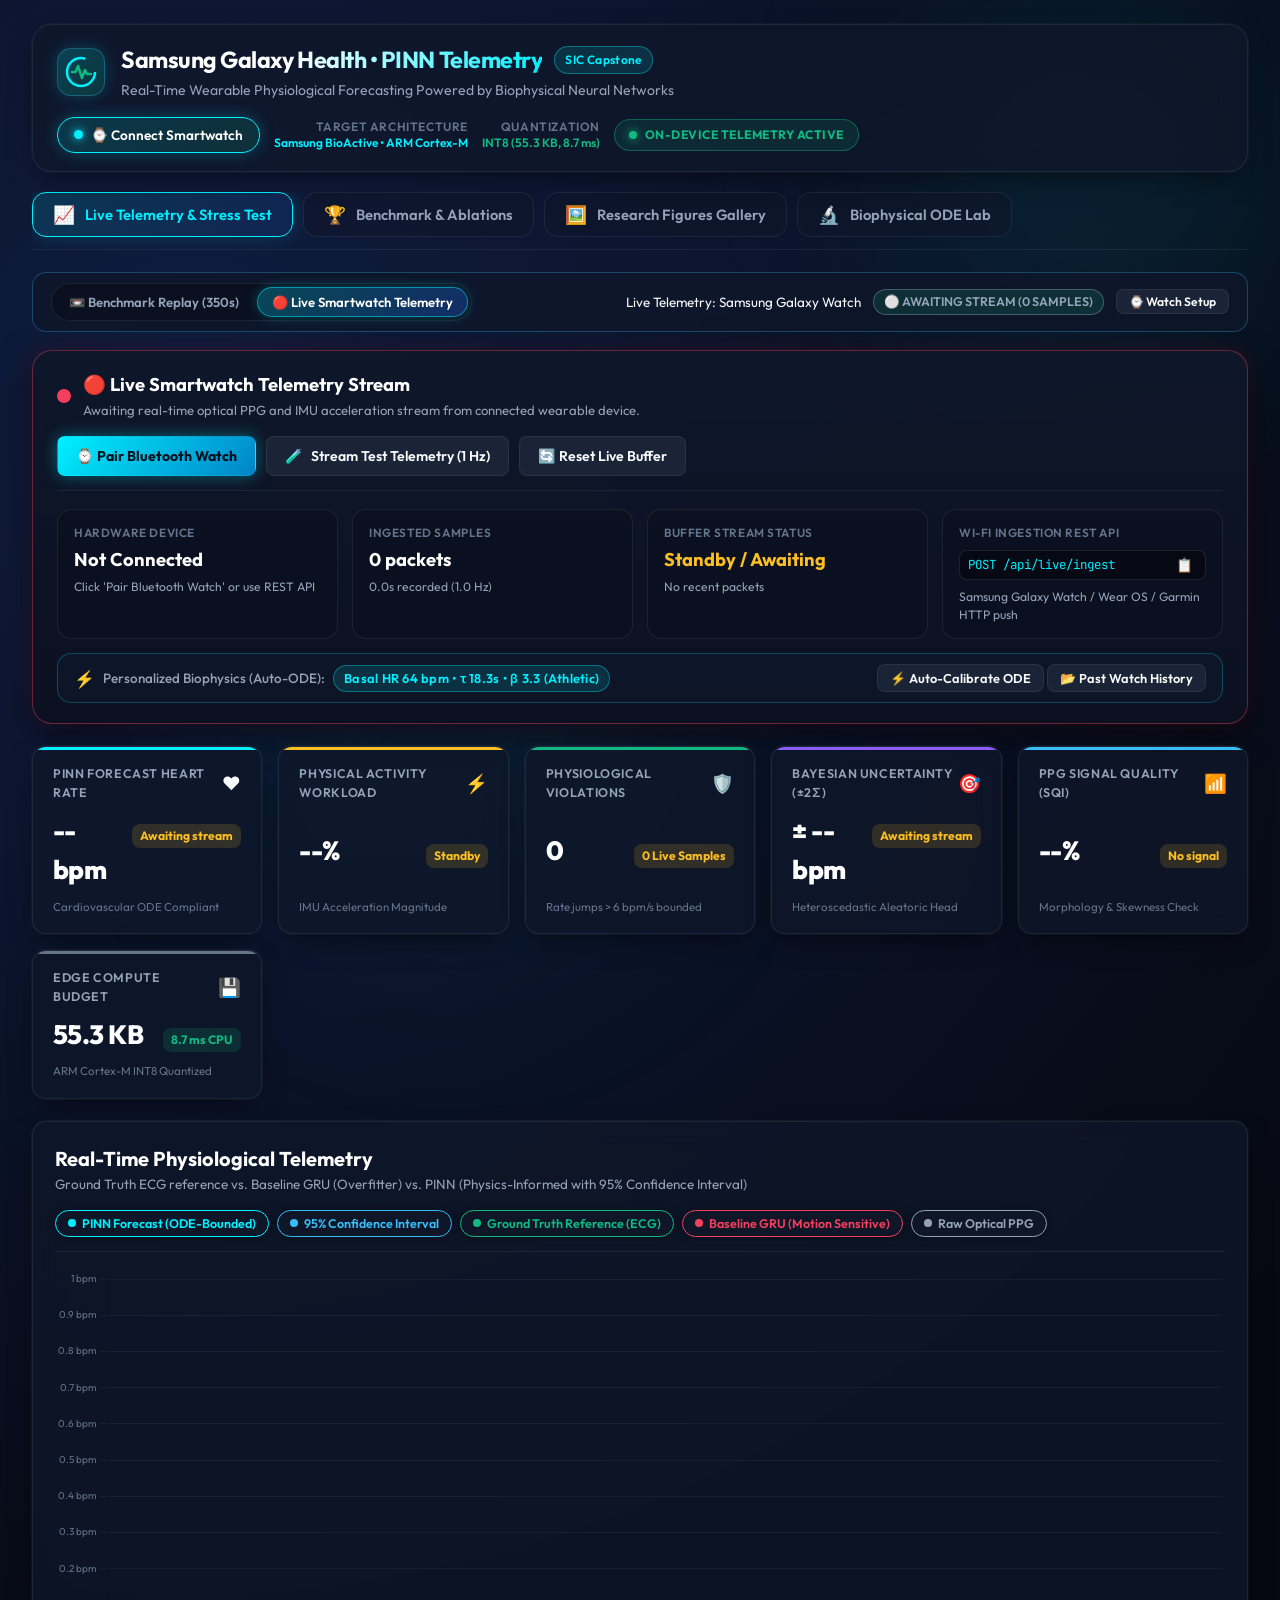
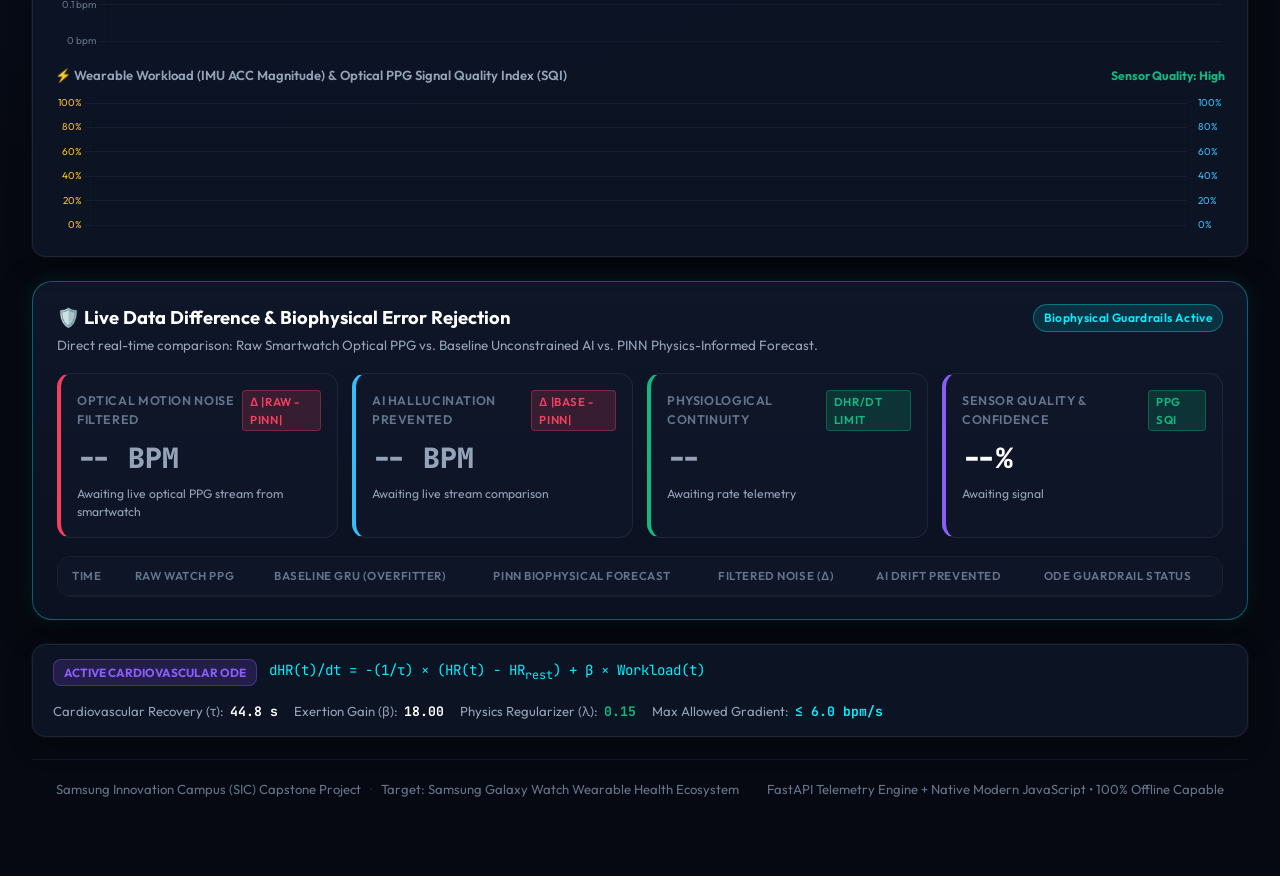
==== commit fe05d6eb: "feat(conditioning): resolve 120s watch timeout, add session accumulator, and extract past watch hist" ====
--- a/index.html
+++ b/index.html
@@ -161,6 +161,9 @@
             <button id="btnLiveCalibrateODE" class="btn btn-secondary btn-sm" title="Automatically calibrate personalized ODE parameters from current wearable stream and usage history">
               <span>⚡ Auto-Calibrate ODE</span>
             </button>
+            <button id="btnOpenHistoryModalLive" class="btn btn-secondary btn-sm" title="Extract past health data from Galaxy Watch or import Samsung Health export file">
+              <span>📂 Past Watch History</span>
+            </button>
           </div>
         </div>
       </section>
@@ -855,7 +858,10 @@
             </div>
             <div class="auto-profile-actions">
               <button id="btnAutoCalibrateODE" class="btn btn-primary btn-sm">
-                <span>⚡ Calibrate from Watch History</span>
+                <span>⚡ Calibrate from Live History</span>
+              </button>
+              <button id="btnBiophysicsHistory" class="btn btn-secondary btn-sm" title="Extract past days of Galaxy Watch data or import Samsung Health file">
+                <span>📂 Extract Past Watch Data</span>
               </button>
               <button id="btnSaveODEProfile" class="btn btn-secondary btn-sm">
                 <span>💾 Save Profile</span>
@@ -1048,6 +1054,18 @@
                 Samsung Galaxy Watches (Watch4/5/6/7) run Wear OS. When paired to a Windows laptop, Windows connects for calls/audio. Samsung Health does <em>not</em> broadcast standard open Bluetooth GATT Heart Rate packets by default.<br>
                 👉 <strong>Quick Setup:</strong> On your watch, open Google Play Store &rarr; install <strong>"Heart Rate Broadcaster"</strong> or <strong>"Wear BLE HR"</strong> (free) &rarr; tap <strong>Start</strong> &rarr; click <strong>"Scan &amp; Pair Smartwatch"</strong>!
               </div>
+
+              <!-- 120s Broadcast Timeout Fix Guidance -->
+              <div class="callout callout-warning" style="font-size: 0.8rem; margin-top: 14px; line-height: 1.5; border-color: rgba(251, 191, 36, 0.4); background: rgba(251, 191, 36, 0.08);">
+                <strong>⏱️ Does "Heart for Bluetooth" stop broadcasting after 120 seconds?</strong><br>
+                The "Heart for Bluetooth" app has a default 2-minute (120s) session limit. Here is how to make it stream continuously:
+                <ol style="margin: 6px 0 6px 18px; padding: 0;">
+                  <li><strong>Set Duration to Unlimited:</strong> Open <em>Heart for Bluetooth</em> on your Galaxy Watch &rarr; scroll down to ⚙️ <strong>Settings</strong> &rarr; tap <strong>Duration</strong> &rarr; select <strong>Unlimited</strong> or <strong>60 min</strong>.</li>
+                  <li><strong>Prevent Background Sleep:</strong> On watch, go to <strong>Settings &rarr; Apps &rarr; Heart for Bluetooth &rarr; Permissions &rarr; Sensors &rarr; Allow all the time</strong>. In <strong>Battery</strong>, select <strong>Unrestricted</strong>.</li>
+                  <li><strong>100% Free Unlimited Broadcaster:</strong> Install <strong>"Heart Rate on BLE"</strong> (by MyWorkouts) from the watch Play Store &mdash; 100% free with NO 120s cutoff!</li>
+                </ol>
+                <em>💡 Note: Antigravity automatically accumulates every 120s session into your past history and updates your automatic conditioning!</em>
+              </div>
             </div>
 
             <!-- Tab 2: Wi-Fi Ingest Endpoint -->
@@ -1093,6 +1111,131 @@
                     <span>🔄 Clear Live Buffer</span>
                   </button>
                 </div>
+              </div>
+            </div>
+          </div>
+        </div>
+      </div>
+
+      <!-- Past Watch Health History Extraction & Conditioning Modal -->
+      <div id="historyModal" class="modal-backdrop">
+        <div class="modal-content" style="max-width: 860px;">
+          <div class="modal-header">
+            <div style="display: flex; align-items: center; gap: 10px;">
+              <span style="font-size: 1.5rem;">📂</span>
+              <div>
+                <h3 style="margin: 0; font-size: 1.15rem;">Extract Watch History &amp; Automatic Conditioning</h3>
+                <p style="margin: 0; font-size: 0.78rem; color: var(--text-secondary);">Extract past days of Galaxy Watch usage to calibrate personalized cardiovascular ODE parameters</p>
+              </div>
+            </div>
+            <button class="modal-close" id="historyModalClose">&times;</button>
+          </div>
+          <div class="modal-body" style="padding: 24px;">
+            <!-- Tabs inside History Modal -->
+            <div class="watch-modal-tabs">
+              <button class="history-modal-tab active" data-histtab="extract">1. ⚡ 1-Click 7-Day Watch Telemetry</button>
+              <button class="history-modal-tab" data-histtab="upload">2. 📁 Upload Samsung Health File (CSV/JSON)</button>
+              <button class="history-modal-tab" data-histtab="sessions">3. ⏱️ Accumulated Live Sessions (<span id="histSessionCount">0</span> saved)</button>
+            </div>
+
+            <!-- Tab 1: 1-Click Extraction -->
+            <div class="history-tab-content active" id="histTabExtract">
+              <div class="connect-box">
+                <h4>⚡ Extract Multi-Day Galaxy Watch BioActive History</h4>
+                <p style="font-size: 0.85rem; color: var(--text-secondary); line-height: 1.5;">
+                  Extracts 7 days of representative Galaxy Watch optical PPG and IMU acceleration recordings, covering overnight basal resting state (54-62 BPM), daytime sedentary baseline (68-74 BPM), active walking/running (130-165 BPM), and post-exercise vagal recovery decay.
+                </p>
+                <div style="margin: 16px 0;">
+                  <button id="btnExtract7DayHistory" class="btn btn-primary" style="padding: 10px 22px;">
+                    <span>⚡ Extract &amp; Auto-Condition from 7-Day Profile</span>
+                  </button>
+                </div>
+                <div class="callout callout-info" style="font-size: 0.8rem; margin: 0;">
+                  <strong>How the Conditioning Math Works:</strong> Evaluates basal sleep periods to establish true <em>HR<sub>rest</sub></em>, measures the exponential heart rate decay rate post-workout to calculate vagal reactivation <em>&tau;</em>, and maps accelerometer peaks to calibrate sympathetic gain <em>&beta;</em>.
+                </div>
+              </div>
+            </div>
+
+            <!-- Tab 2: Upload File -->
+            <div class="history-tab-content" id="histTabUpload">
+              <div class="connect-box">
+                <h4>📁 Upload Samsung Health Export File</h4>
+                <p style="font-size: 0.85rem; color: var(--text-secondary); line-height: 1.5;">
+                  Upload your exported Samsung Health heart rate file (<code>com.samsung.shealth.tracker.heart_rate.csv</code>) or any standard wearable CSV/JSON export (Garmin, Polar, Apple Health, Strava).
+                </p>
+                <div class="upload-dropzone" id="historyDropzone">
+                  <span style="font-size: 2rem;">📤</span>
+                  <p style="margin: 6px 0; font-size: 0.9rem; font-weight: 600;">Drag &amp; drop Samsung Health CSV / JSON here</p>
+                  <span style="font-size: 0.78rem; color: var(--text-secondary);">or click to browse from your computer</span>
+                  <input type="file" id="historyFileInput" accept=".csv,.json,.txt" style="display: none;">
+                </div>
+                <div class="callout callout-info" style="font-size: 0.8rem; margin-top: 14px;">
+                  <strong>How to export from Galaxy Watch &amp; Samsung Health:</strong><br>
+                  On your Android phone &rarr; open <strong>Samsung Health</strong> &rarr; tap ⋮ (Menu) &rarr; <strong>Settings</strong> &rarr; <strong>Download personal data</strong>. Extract the zip file and select <code>com.samsung.shealth.tracker.heart_rate.csv</code>.
+                </div>
+              </div>
+            </div>
+
+            <!-- Tab 3: Accumulated Live Sessions -->
+            <div class="history-tab-content" id="histTabSessions">
+              <div class="connect-box">
+                <h4>⏱️ Accumulated Wearable Streaming History</h4>
+                <p style="font-size: 0.85rem; color: var(--text-secondary); line-height: 1.5;">
+                  Even if the "Heart for Bluetooth" app on your watch stops after 120s, our system automatically saves every session and packet into persistent browser storage. All your past 120s sessions accumulate here!
+                </p>
+                <div class="accumulated-stats-grid" style="display: grid; grid-template-columns: repeat(auto-fit, minmax(180px, 1fr)); gap: 12px; margin: 16px 0;">
+                  <div class="accum-stat-card">
+                    <span class="stat-box-label">Saved Sessions</span>
+                    <span class="stat-box-val text-cyan" id="accumTotalSessions">0</span>
+                  </div>
+                  <div class="accum-stat-card">
+                    <span class="stat-box-label">Total Ingested Packets</span>
+                    <span class="stat-box-val text-emerald" id="accumTotalPackets">0</span>
+                  </div>
+                  <div class="accum-stat-card">
+                    <span class="stat-box-label">Recorded Wear Time</span>
+                    <span class="stat-box-val text-amber" id="accumTotalDuration">0.0s</span>
+                  </div>
+                </div>
+                <div style="display: flex; gap: 12px; flex-wrap: wrap;">
+                  <button id="btnCalibrateAccumulated" class="btn btn-primary" style="padding: 9px 18px;">
+                    <span>⚡ Calibrate Conditioning from Accumulated Sessions</span>
+                  </button>
+                  <button id="btnClearAccumulated" class="btn btn-secondary" style="padding: 9px 18px;">
+                    <span>🗑️ Clear Session History</span>
+                  </button>
+                </div>
+              </div>
+            </div>
+
+            <!-- Calibration Diagnostics Result Panel (Live Feedback) -->
+            <div id="historyResultPanel" class="history-result-panel" style="display: none; margin-top: 20px;">
+              <h4 style="margin: 0 0 12px 0; font-size: 1rem; color: #ffffff; display: flex; align-items: center; gap: 8px;">
+                <span>✅ Calibration Succeeded</span>
+                <span class="badge badge-emerald" id="historyResultBadge">Personalized</span>
+              </h4>
+              <div class="auto-profile-grid" style="margin-bottom: 16px;">
+                <div class="profile-stat-box">
+                  <span class="stat-box-label">Basal Resting HR</span>
+                  <span class="stat-box-val text-cyan" id="histResHRRest">-- bpm</span>
+                </div>
+                <div class="profile-stat-box">
+                  <span class="stat-box-label">Vagal Recovery (&tau;)</span>
+                  <span class="stat-box-val text-emerald" id="histResTau">-- s</span>
+                </div>
+                <div class="profile-stat-box">
+                  <span class="stat-box-label">Workload Gain (&beta;)</span>
+                  <span class="stat-box-val text-amber" id="histResBeta">--</span>
+                </div>
+                <div class="profile-stat-box">
+                  <span class="stat-box-label">Conditioning Tier</span>
+                  <span class="stat-box-val text-purple" id="histResTier" style="font-size: 1.05rem;">--</span>
+                </div>
+              </div>
+              <div style="display: flex; justify-content: flex-end; gap: 10px;">
+                <button id="btnApplyHistoryConditioning" class="btn btn-primary" style="padding: 9px 20px;">
+                  <span>💾 Apply &amp; Lock Conditioning to System</span>
+                </button>
               </div>
             </div>
           </div>
--- a/styles.css
+++ b/styles.css
@@ -2077,6 +2077,79 @@
 .stat-box-desc {
   font-size: 0.74rem;
   color: var(--text-secondary);
+}
+
+/* ==========================================================================
+   PAST WATCH DATA EXTRACTION & ACCUMULATED SESSIONS
+   ========================================================================== */
+.history-modal-tab {
+  background: transparent;
+  border: none;
+  border-bottom: 2px solid transparent;
+  color: var(--text-secondary);
+  padding: 8px 16px;
+  font-size: 0.85rem;
+  font-weight: 600;
+  cursor: pointer;
+  transition: all var(--transition-fast);
+}
+
+.history-modal-tab.active {
+  color: var(--accent-cyan);
+  border-bottom-color: var(--accent-cyan);
+}
+
+.history-tab-content {
+  display: none;
+}
+
+.history-tab-content.active {
+  display: block;
+  animation: fadeIn 0.25s ease-in-out;
+}
+
+.upload-dropzone {
+  border: 2px dashed rgba(56, 189, 248, 0.4);
+  background: rgba(11, 17, 32, 0.6);
+  border-radius: var(--radius-md);
+  padding: 32px 20px;
+  text-align: center;
+  cursor: pointer;
+  transition: all var(--transition-fast);
+  margin-top: 14px;
+}
+
+.upload-dropzone:hover, .upload-dropzone.dragover {
+  border-color: var(--accent-cyan);
+  background: rgba(0, 240, 255, 0.08);
+}
+
+.accum-stat-card {
+  background: rgba(11, 17, 32, 0.8);
+  border: 1px solid var(--border-subtle);
+  border-radius: var(--radius-md);
+  padding: 12px 14px;
+  display: flex;
+  flex-direction: column;
+  gap: 4px;
+}
+
+.history-result-panel {
+  background: linear-gradient(180deg, rgba(16, 185, 129, 0.12), rgba(11, 17, 32, 0.95));
+  border: 1px solid rgba(16, 185, 129, 0.4);
+  box-shadow: 0 4px 20px rgba(0, 0, 0, 0.5), 0 0 14px rgba(16, 185, 129, 0.15);
+  border-radius: var(--radius-md);
+  padding: 18px 20px;
+  animation: fadeIn 0.3s ease-in-out;
+}
+
+.ble-timeout-box {
+  background: rgba(251, 191, 36, 0.1);
+  border: 1px solid rgba(251, 191, 36, 0.4);
+  border-radius: 6px;
+  padding: 12px 14px;
+  color: #ffffff;
+  line-height: 1.5;
 }
 
 /* ==========================================================================
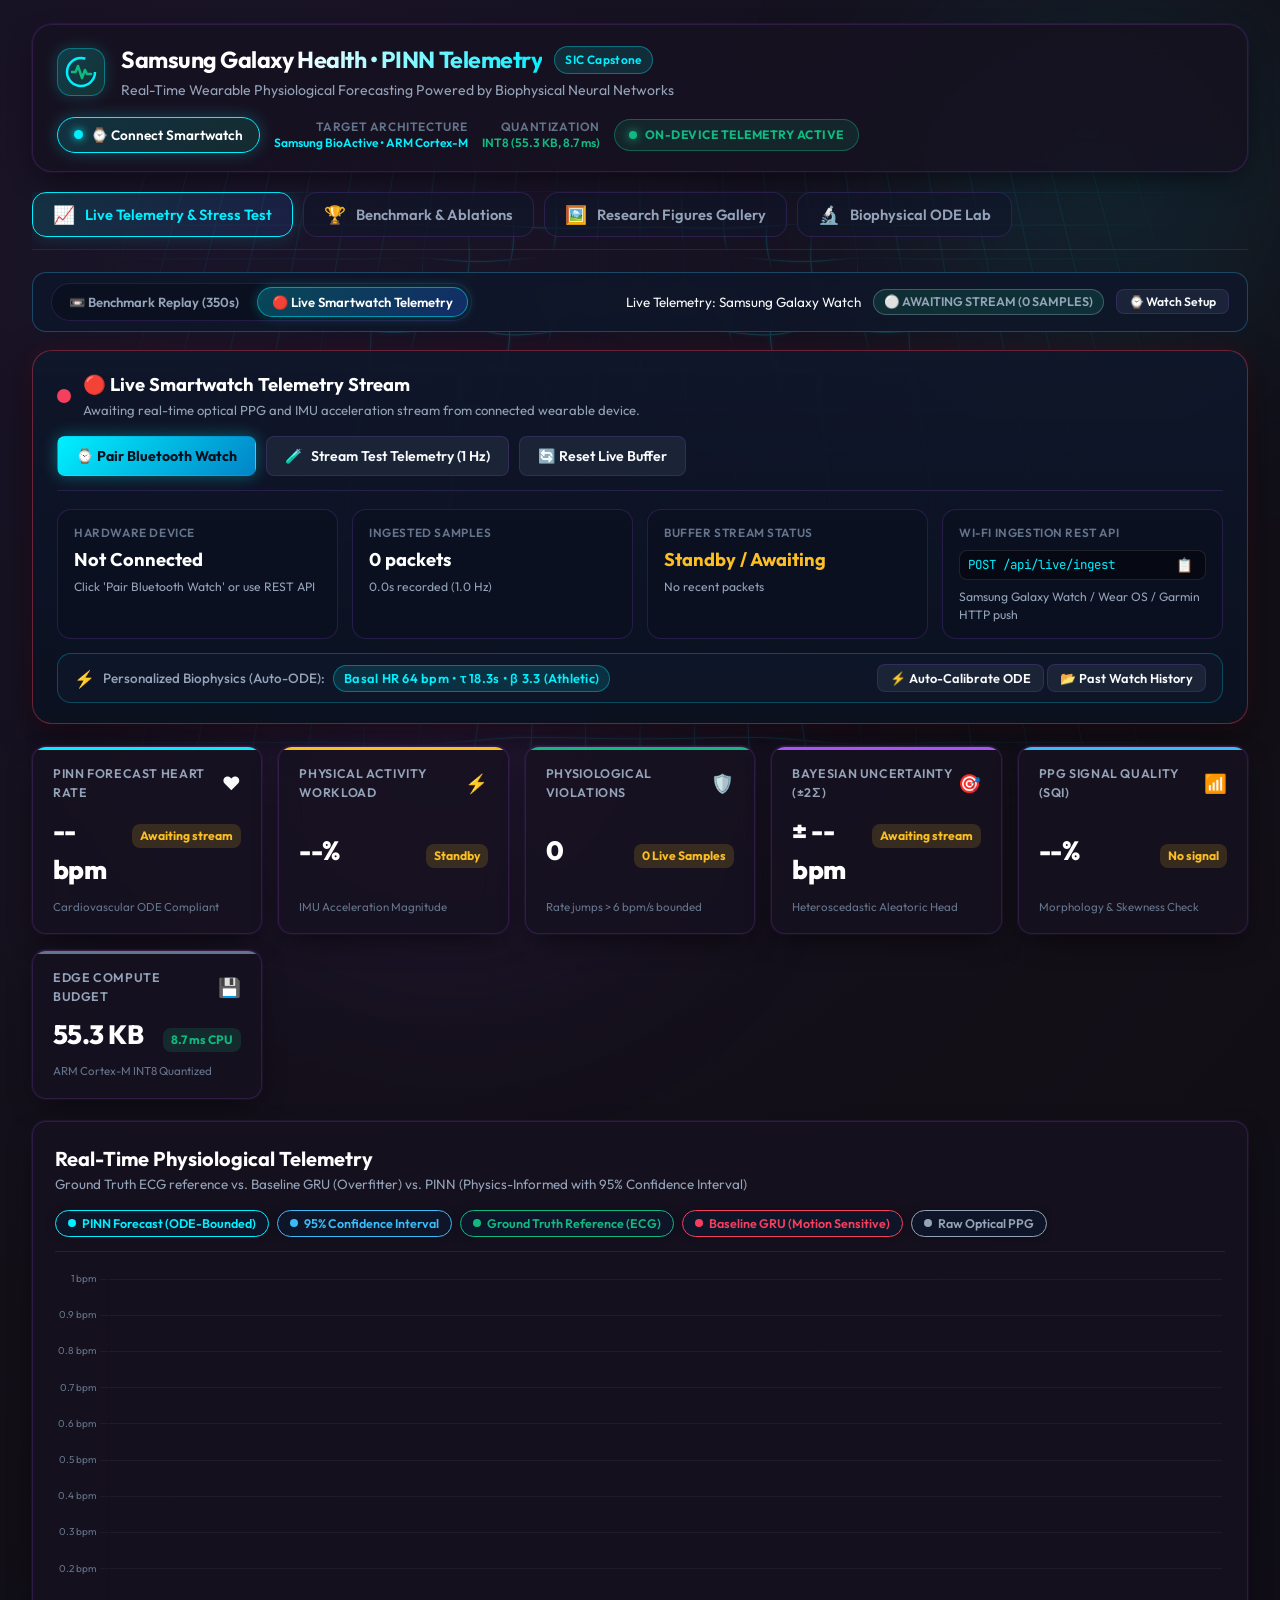
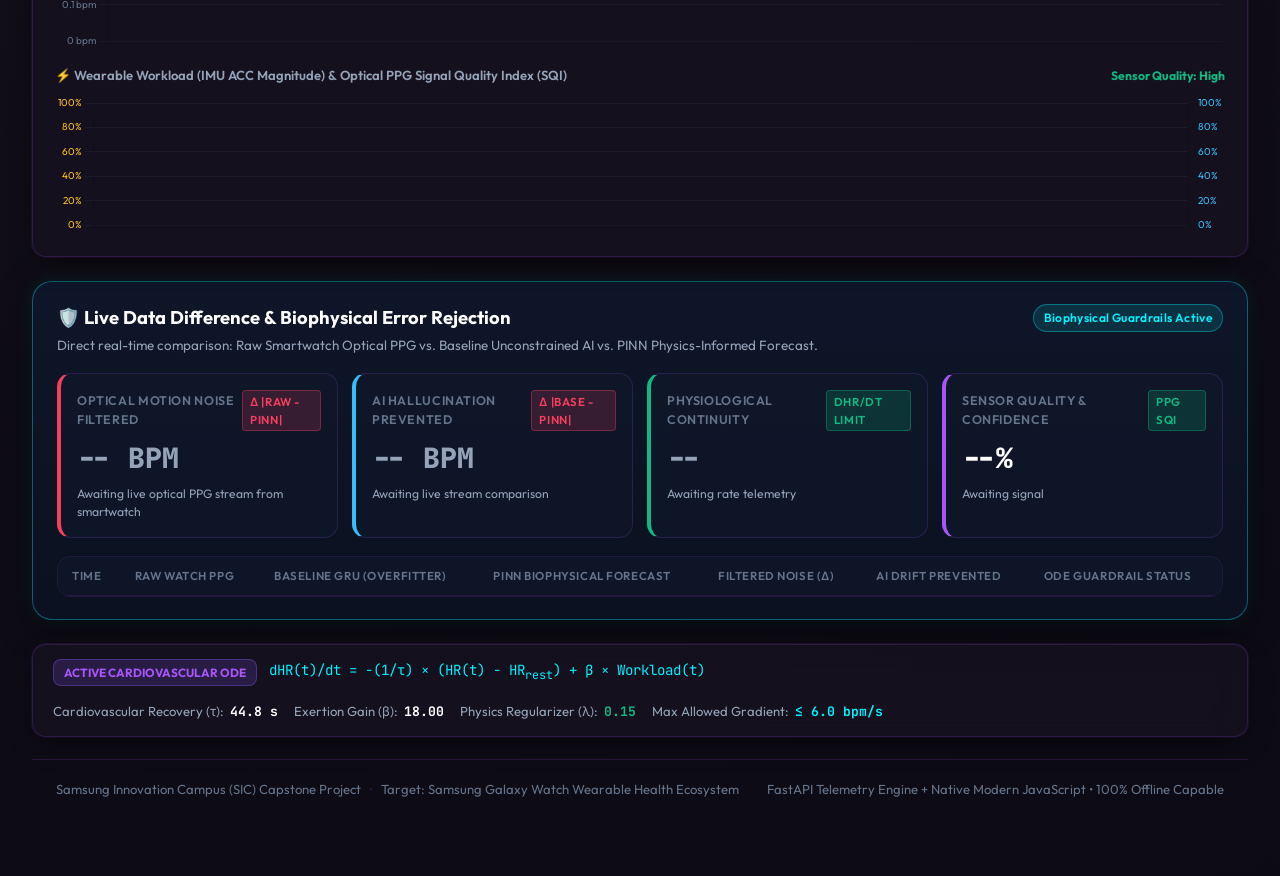
==== commit add3cff4: "feat(ui): complete mobile UI redesign + React Bits RippleGrid & Ferrofluid integration" ====
--- a/index.html
+++ b/index.html
@@ -9,11 +9,16 @@
   <link rel="preconnect" href="https://fonts.gstatic.com" crossorigin>
   <link href="https://fonts.googleapis.com/css2?family=Outfit:wght@400;500;600;700;800&family=Inter:wght@400;500;600;700&family=JetBrains+Mono:wght@400;500;600&display=swap" rel="stylesheet">
   <link rel="stylesheet" href="styles.css">
+  <link rel="stylesheet" href="components/RippleGrid.css">
+  <link rel="stylesheet" href="components/Ferrofluid.css">
   <!-- Offline Standalone Chart.js Bundle -->
   <script src="vendor/chart.umd.js"></script>
+  <script src="components/RippleGrid.js"></script>
+  <script src="components/Ferrofluid.js"></script>
 </head>
 <body>
-  <!-- Ambient background lighting -->
+  <!-- Ambient background lighting & React Bits RippleGrid -->
+  <div id="rippleGridBackground" class="ripple-grid-bg" aria-hidden="true"></div>
   <div class="ambient-glow ambient-cyan"></div>
   <div class="ambient-glow ambient-emerald"></div>
 
@@ -962,6 +967,32 @@
                 <span class="insight-label">Max Rate of Rise (dHR/dt):</span>
                 <span class="insight-value text-amber" id="insightMaxRise">1.44 bpm/s</span>
               </div>
+            </div>
+          </div>
+        </div>
+
+        <!-- React Bits Ferrofluid: BioActive Sensor Magnetohydrodynamics & Fluid Simulation -->
+        <div class="panel-full-card ferrofluid-showcase-card">
+          <div class="panel-card-header">
+            <div>
+              <div class="title-with-pill">
+                <h2>🌊 BioActive Sensor Fluid &amp; Magnetohydrodynamic Pulse Lab</h2>
+                <span class="badge badge-purple">React Bits &bull; WebGL2 Ferrofluid</span>
+              </div>
+              <p>Raymarched interactive ferrofluid physics simulating blood rheology, optical wave reflection, and sensor magnetic pulse propagation.</p>
+            </div>
+            <div class="ferrofluid-controls-quick">
+              <button id="btnFerroPulse" class="btn btn-primary btn-sm">
+                <span>⚡ Send Magnetic Pulse</span>
+              </button>
+              <button id="btnFerroFluidity" class="btn btn-secondary btn-sm">
+                <span>🔄 Toggle Fluidity</span>
+              </button>
+            </div>
+          </div>
+          <div class="ferrofluid-canvas-wrapper" id="ferrofluidContainer">
+            <div class="ferrofluid-touch-hint">
+              <span>👆 Touch, drag, or click to raise magnetic spikes and propagate pulse waves</span>
             </div>
           </div>
         </div>
@@ -1255,6 +1286,26 @@
     </footer>
   </div>
 
+  <!-- Mobile Bottom Navigation Bar (Visible on mobile/tablet screens) -->
+  <nav class="mobile-bottom-nav" aria-label="Mobile Navigation">
+    <button class="mobile-nav-item active" data-tab="telemetry">
+      <span class="mobile-nav-icon">📈</span>
+      <span class="mobile-nav-label">Live</span>
+    </button>
+    <button class="mobile-nav-item" data-tab="biophysics">
+      <span class="mobile-nav-icon">🔬</span>
+      <span class="mobile-nav-label">Biophysics</span>
+    </button>
+    <button class="mobile-nav-item" data-tab="benchmarks">
+      <span class="mobile-nav-icon">🏆</span>
+      <span class="mobile-nav-label">Benchmarks</span>
+    </button>
+    <button class="mobile-nav-item" id="mobileBtnWatchSetup">
+      <span class="mobile-nav-icon">⌚</span>
+      <span class="mobile-nav-label">Watch</span>
+    </button>
+  </nav>
+
   <script src="app.js"></script>
 </body>
 </html>
--- a/styles.css
+++ b/styles.css
@@ -4,14 +4,14 @@
    ========================================================================== */
 
 :root {
-  --bg-base: #060911;
-  --bg-surface: #0b1120;
-  --bg-card: rgba(15, 23, 42, 0.75);
-  --bg-card-hover: rgba(22, 33, 58, 0.88);
-  --bg-elevated: rgba(30, 41, 59, 0.65);
-  --border-subtle: rgba(148, 163, 184, 0.12);
-  --border-accent: rgba(56, 189, 248, 0.28);
-  --border-glow: rgba(0, 240, 255, 0.45);
+  --bg-base: #0c0a14;
+  --bg-surface: #120f17;
+  --bg-card: rgba(22, 18, 32, 0.82);
+  --bg-card-hover: rgba(32, 26, 48, 0.94);
+  --bg-elevated: rgba(40, 32, 60, 0.72);
+  --border-subtle: rgba(168, 85, 247, 0.18);
+  --border-accent: rgba(0, 240, 255, 0.35);
+  --border-glow: rgba(0, 240, 255, 0.5);
 
   --text-primary: #f8fafc;
   --text-secondary: #94a3b8;
@@ -19,11 +19,12 @@
 
   --accent-cyan: #00f0ff;
   --accent-sky: #38bdf8;
-  --accent-blue: #2563eb;
+  --accent-blue: #3b82f6;
   --accent-emerald: #10b981;
   --accent-rose: #f43f5e;
   --accent-amber: #fbbf24;
-  --accent-purple: #8b5cf6;
+  --accent-purple: #a855f7;
+  --accent-violet: #8b5cf6;
 
   --font-family: 'Outfit', 'Inter', -apple-system, BlinkMacSystemFont, "Segoe UI", Roboto, sans-serif;
   --font-mono: 'JetBrains Mono', Consolas, monospace;
@@ -33,8 +34,8 @@
   --radius-lg: 20px;
   --radius-full: 9999px;
 
-  --shadow-card: 0 10px 30px -10px rgba(0, 0, 0, 0.65), 0 0 1px 1px rgba(255, 255, 255, 0.05);
-  --shadow-glow: 0 0 25px rgba(0, 240, 255, 0.25);
+  --shadow-card: 0 10px 30px -10px rgba(0, 0, 0, 0.75), 0 0 1px 1px rgba(168, 85, 247, 0.12);
+  --shadow-glow: 0 0 30px rgba(0, 240, 255, 0.28);
   --transition-fast: 0.18s ease;
   --transition-normal: 0.28s cubic-bezier(0.4, 0, 0.2, 1);
 }
@@ -47,12 +48,23 @@
 
 body {
   font-family: var(--font-family);
-  background: radial-gradient(circle at 15% 15%, #0f1c3f 0%, var(--bg-base) 60%);
+  background: radial-gradient(circle at 20% 10%, #1a1429 0%, var(--bg-surface) 45%, var(--bg-base) 100%);
   color: var(--text-primary);
   min-height: 100vh;
   line-height: 1.5;
   overflow-x: hidden;
   -webkit-font-smoothing: antialiased;
+}
+
+/* RippleGrid Interactive WebGL2 Cyber Background */
+.ripple-grid-bg {
+  position: fixed;
+  inset: 0;
+  width: 100vw;
+  height: 100vh;
+  z-index: 0;
+  pointer-events: auto;
+  opacity: 0.45;
 }
 
 /* Background Ambient Lighting */
@@ -69,7 +81,7 @@
   right: -100px;
   width: 550px;
   height: 550px;
-  background: radial-gradient(circle, rgba(0, 240, 255, 0.12), transparent 70%);
+  background: radial-gradient(circle, rgba(0, 240, 255, 0.14), transparent 70%);
 }
 
 .ambient-emerald {
@@ -77,7 +89,7 @@
   left: 10%;
   width: 650px;
   height: 650px;
-  background: radial-gradient(circle, rgba(16, 185, 129, 0.08), transparent 70%);
+  background: radial-gradient(circle, rgba(168, 85, 247, 0.12), transparent 70%);
 }
 
 .app-container {
@@ -2143,36 +2155,457 @@
   animation: fadeIn 0.3s ease-in-out;
 }
 
-.ble-timeout-box {
-  background: rgba(251, 191, 36, 0.1);
-  border: 1px solid rgba(251, 191, 36, 0.4);
-  border-radius: 6px;
-  padding: 12px 14px;
-  color: #ffffff;
-  line-height: 1.5;
+/* Ferrofluid Showcase Card & Canvas */
+.ferrofluid-showcase-card {
+  margin-top: 24px;
+  background: linear-gradient(180deg, rgba(26, 20, 38, 0.92) 0%, rgba(18, 15, 23, 0.98) 100%);
+  border: 1px solid rgba(168, 85, 247, 0.35);
+  border-radius: var(--radius-lg);
+  overflow: hidden;
+  box-shadow: 0 16px 40px -10px rgba(0, 0, 0, 0.8), 0 0 35px rgba(168, 85, 247, 0.16);
+}
+
+.ferrofluid-controls-quick {
+  display: flex;
+  gap: 8px;
+  align-items: center;
+}
+
+.ferrofluid-canvas-wrapper {
+  position: relative;
+  width: 100%;
+  height: 400px;
+  min-height: 300px;
+  background: #120f17;
+  border-radius: var(--radius-md);
+  overflow: hidden;
+  border: 1px solid rgba(255, 255, 255, 0.08);
+}
+
+.ferrofluid-touch-hint {
+  position: absolute;
+  bottom: 12px;
+  left: 50%;
+  transform: translateX(-50%);
+  background: rgba(18, 15, 23, 0.82);
+  backdrop-filter: blur(10px);
+  -webkit-backdrop-filter: blur(10px);
+  border: 1px solid rgba(168, 85, 247, 0.3);
+  border-radius: 9999px;
+  padding: 6px 16px;
+  font-size: 0.78rem;
+  font-weight: 500;
+  color: #e2e8f0;
+  pointer-events: none;
+  white-space: nowrap;
+  box-shadow: 0 4px 14px rgba(0, 0, 0, 0.6);
+}
+
+/* Mobile Bottom Navigation Bar */
+.mobile-bottom-nav {
+  display: none;
+  position: fixed;
+  bottom: 0;
+  left: 0;
+  right: 0;
+  height: 64px;
+  background: rgba(18, 15, 23, 0.94);
+  backdrop-filter: blur(20px);
+  -webkit-backdrop-filter: blur(20px);
+  border-top: 1px solid rgba(168, 85, 247, 0.28);
+  z-index: 9999;
+  padding: 0 12px;
+  padding-bottom: env(safe-area-inset-bottom, 0);
+  justify-content: space-around;
+  align-items: center;
+  box-shadow: 0 -8px 30px rgba(0, 0, 0, 0.75);
+}
+
+.mobile-nav-item {
+  display: flex;
+  flex-direction: column;
+  align-items: center;
+  justify-content: center;
+  gap: 3px;
+  background: transparent;
+  border: none;
+  color: #94a3b8;
+  cursor: pointer;
+  padding: 8px 16px;
+  border-radius: 12px;
+  transition: all var(--transition-fast);
+  font-family: inherit;
+  -webkit-tap-highlight-color: transparent;
+}
+
+.mobile-nav-item.active {
+  color: var(--accent-cyan);
+  background: rgba(0, 240, 255, 0.12);
+}
+
+.mobile-nav-icon {
+  font-size: 1.25rem;
+  line-height: 1;
+}
+
+.mobile-nav-label {
+  font-size: 0.68rem;
+  font-weight: 600;
+  letter-spacing: 0.3px;
 }
 
 /* ==========================================================================
-   Responsive Adaptations
+   Comprehensive Mobile & Tablet Responsive Overhaul
    ========================================================================== */
+
+@media (max-width: 992px) {
+  .ode-playground-grid {
+    grid-template-columns: 1fr;
+  }
+  .live-status-cards {
+    grid-template-columns: repeat(2, 1fr);
+  }
+}
+
 @media (max-width: 768px) {
+  /* Mobile Bottom Nav is Active */
+  .mobile-bottom-nav {
+    display: flex;
+  }
+
   .app-container {
-    padding: 16px 14px 40px 14px;
-  }
+    padding: 12px 12px 86px 12px !important;
+  }
+
+  /* Header compact mobile adaptation */
   header.app-header {
     flex-direction: column;
-    align-items: flex-start;
-  }
+    align-items: stretch;
+    gap: 12px;
+    padding-bottom: 12px;
+    border-bottom: 1px solid rgba(168, 85, 247, 0.18);
+  }
+
+  .brand-section {
+    width: 100%;
+  }
+
+  .brand-titles h1 {
+    font-size: 1.15rem;
+  }
+
+  .brand-titles p {
+    font-size: 0.76rem;
+    line-height: 1.35;
+  }
+
   .header-badges {
-    align-items: flex-start;
-  }
+    width: 100%;
+    flex-wrap: wrap;
+    gap: 6px;
+  }
+
+  .header-badges .chip-item {
+    font-size: 0.72rem;
+    padding: 4px 8px;
+  }
+
+  .btn-watch-pair {
+    width: 100%;
+    justify-content: center;
+    padding: 11px 16px;
+    font-size: 0.88rem;
+    min-height: 44px;
+  }
+
+  /* Top Nav Tabs scrollable horizontally on mobile */
+  .nav-tabs {
+    display: flex;
+    overflow-x: auto;
+    white-space: nowrap;
+    -webkit-overflow-scrolling: touch;
+    gap: 6px;
+    padding-bottom: 6px;
+    margin-bottom: 14px;
+    border-bottom: 1px solid rgba(255, 255, 255, 0.08);
+  }
+
+  .nav-tab {
+    padding: 8px 14px;
+    font-size: 0.8rem;
+    flex-shrink: 0;
+  }
+
+  /* Mode Selector Deck full width */
+  .stream-mode-deck {
+    flex-direction: column;
+    align-items: stretch;
+    gap: 10px;
+    padding: 12px 14px;
+  }
+
+  .mode-selector-group {
+    display: flex;
+    width: 100%;
+  }
+
+  .mode-pill {
+    flex: 1;
+    justify-content: center;
+    padding: 10px 12px;
+    font-size: 0.8rem;
+    text-align: center;
+  }
+
+  .mode-status-info {
+    width: 100%;
+    justify-content: space-between;
+    flex-wrap: wrap;
+    gap: 6px;
+  }
+
+  /* Live Ingestion Control Deck */
+  .live-control-deck {
+    padding: 14px;
+  }
+
+  .live-deck-header {
+    flex-direction: column;
+    align-items: stretch;
+    gap: 12px;
+  }
+
+  .live-deck-actions {
+    display: flex;
+    flex-direction: column;
+    width: 100%;
+    gap: 8px;
+  }
+
+  .live-deck-actions .btn {
+    width: 100%;
+    justify-content: center;
+    min-height: 44px;
+    font-size: 0.86rem;
+  }
+
+  .live-status-cards {
+    grid-template-columns: 1fr;
+    gap: 8px;
+  }
+
+  .live-ode-calibration-bar {
+    flex-direction: column;
+    align-items: stretch;
+    gap: 10px;
+  }
+
+  .live-ode-actions {
+    width: 100%;
+    display: flex;
+    flex-direction: column;
+    gap: 8px;
+  }
+
+  .live-ode-actions .btn {
+    width: 100%;
+    justify-content: center;
+    min-height: 42px;
+  }
+
+  /* KPI Metrics: 2-column mobile card grid */
+  .metrics-grid {
+    display: grid !important;
+    grid-template-columns: repeat(2, 1fr) !important;
+    gap: 8px !important;
+  }
+
+  .metric-card {
+    padding: 12px 10px;
+  }
+
+  .metric-title {
+    font-size: 0.68rem;
+    margin-bottom: 4px;
+  }
+
+  .metric-value-box {
+    margin-bottom: 4px;
+  }
+
+  .metric-value {
+    font-size: 1.35rem;
+  }
+
+  .metric-unit {
+    font-size: 0.72rem;
+  }
+
+  .metric-footer {
+    font-size: 0.66rem;
+  }
+
+  /* Charts */
   .main-chart-box {
-    height: 280px;
-  }
+    height: 250px;
+  }
+
   .sub-chart-box {
-    height: 110px;
-  }
+    height: 100px;
+  }
+
+  .viz-header {
+    flex-direction: column;
+    align-items: stretch;
+    gap: 10px;
+  }
+
+  .trace-legend-chips {
+    overflow-x: auto;
+    white-space: nowrap;
+    padding-bottom: 4px;
+  }
+
+  /* Interactive Controls Card */
+  .controls-deck {
+    padding: 14px;
+  }
+
+  .controls-row {
+    flex-direction: column;
+    align-items: stretch;
+    gap: 12px;
+  }
+
+  .preset-scenario-buttons {
+    display: grid;
+    grid-template-columns: repeat(2, 1fr);
+    gap: 6px;
+    width: 100%;
+  }
+
+  .btn-scenario {
+    padding: 8px 10px;
+    font-size: 0.74rem;
+    justify-content: center;
+  }
+
+  .playback-btn-group {
+    display: flex;
+    width: 100%;
+  }
+
+  .playback-btn-group .btn {
+    flex: 1;
+    min-height: 44px;
+    justify-content: center;
+  }
+
+  .sliders-grid {
+    grid-template-columns: 1fr;
+    gap: 12px;
+  }
+
+  /* Data Difference Section & Rolling Table */
+  .data-diff-section {
+    padding: 14px;
+  }
+
+  .diff-kpi-grid {
+    grid-template-columns: 1fr;
+    gap: 8px;
+  }
+
+  .diff-table-container {
+    overflow-x: auto;
+    -webkit-overflow-scrolling: touch;
+    margin: 0 -14px;
+    padding: 0 14px;
+  }
+
+  .diff-stream-table {
+    min-width: 620px;
+  }
+
+  /* Ferrofluid canvas mobile height */
+  .ferrofluid-canvas-wrapper {
+    height: 320px;
+  }
+
+  .ferrofluid-controls-quick {
+    width: 100%;
+    margin-top: 8px;
+    display: flex;
+  }
+
+  .ferrofluid-controls-quick .btn {
+    flex: 1;
+    min-height: 40px;
+    justify-content: center;
+  }
+
+  /* Modal Mobile Bottom Sheet */
+  .modal-backdrop {
+    align-items: flex-end !important;
+    padding: 0 !important;
+  }
+
+  .modal-content {
+    width: 100% !important;
+    max-width: 100% !important;
+    border-radius: 22px 22px 0 0 !important;
+    max-height: 86vh !important;
+    margin: 0 !important;
+    animation: slideUpSheet 0.3s cubic-bezier(0.16, 1, 0.3, 1) !important;
+    overflow-y: auto !important;
+    -webkit-overflow-scrolling: touch;
+  }
+
+  .modal-header {
+    padding: 16px 18px 12px 18px;
+    position: sticky;
+    top: 0;
+    background: var(--bg-surface);
+    z-index: 10;
+  }
+
+  .modal-body {
+    padding: 16px 18px 24px 18px;
+  }
+
   .figures-grid {
     grid-template-columns: 1fr;
   }
-}
+
+  .auto-profile-grid {
+    grid-template-columns: 1fr;
+  }
+
+  /* App Footer adjustments */
+  footer.app-footer {
+    flex-direction: column;
+    text-align: center;
+    gap: 6px;
+    padding-bottom: 24px;
+  }
+}
+
+@keyframes slideUpSheet {
+  from {
+    transform: translateY(100%);
+    opacity: 0;
+  }
+  to {
+    transform: translateY(0);
+    opacity: 1;
+  }
+}
+
+@media (max-width: 480px) {
+  .brand-titles h1 {
+    font-size: 1.05rem;
+  }
+  .metric-value {
+    font-size: 1.2rem;
+  }
+}
--- a/components/RippleGrid.css
+++ b/components/RippleGrid.css
@@ -0,0 +1,15 @@
+.ripple-grid-container {
+  position: relative;
+  width: 100%;
+  height: 100%;
+  overflow: hidden;
+}
+
+.ripple-grid-canvas {
+  position: absolute;
+  inset: 0;
+  display: block;
+  width: 100%;
+  height: 100%;
+  pointer-events: auto;
+}
--- a/components/Ferrofluid.css
+++ b/components/Ferrofluid.css
@@ -0,0 +1,16 @@
+.ferrofluid-container {
+  position: relative;
+  width: 100%;
+  height: 100%;
+  overflow: hidden;
+  border-radius: var(--radius-md, 14px);
+}
+
+.ferrofluid-canvas {
+  position: absolute;
+  inset: 0;
+  display: block;
+  width: 100%;
+  height: 100%;
+  pointer-events: auto;
+}
